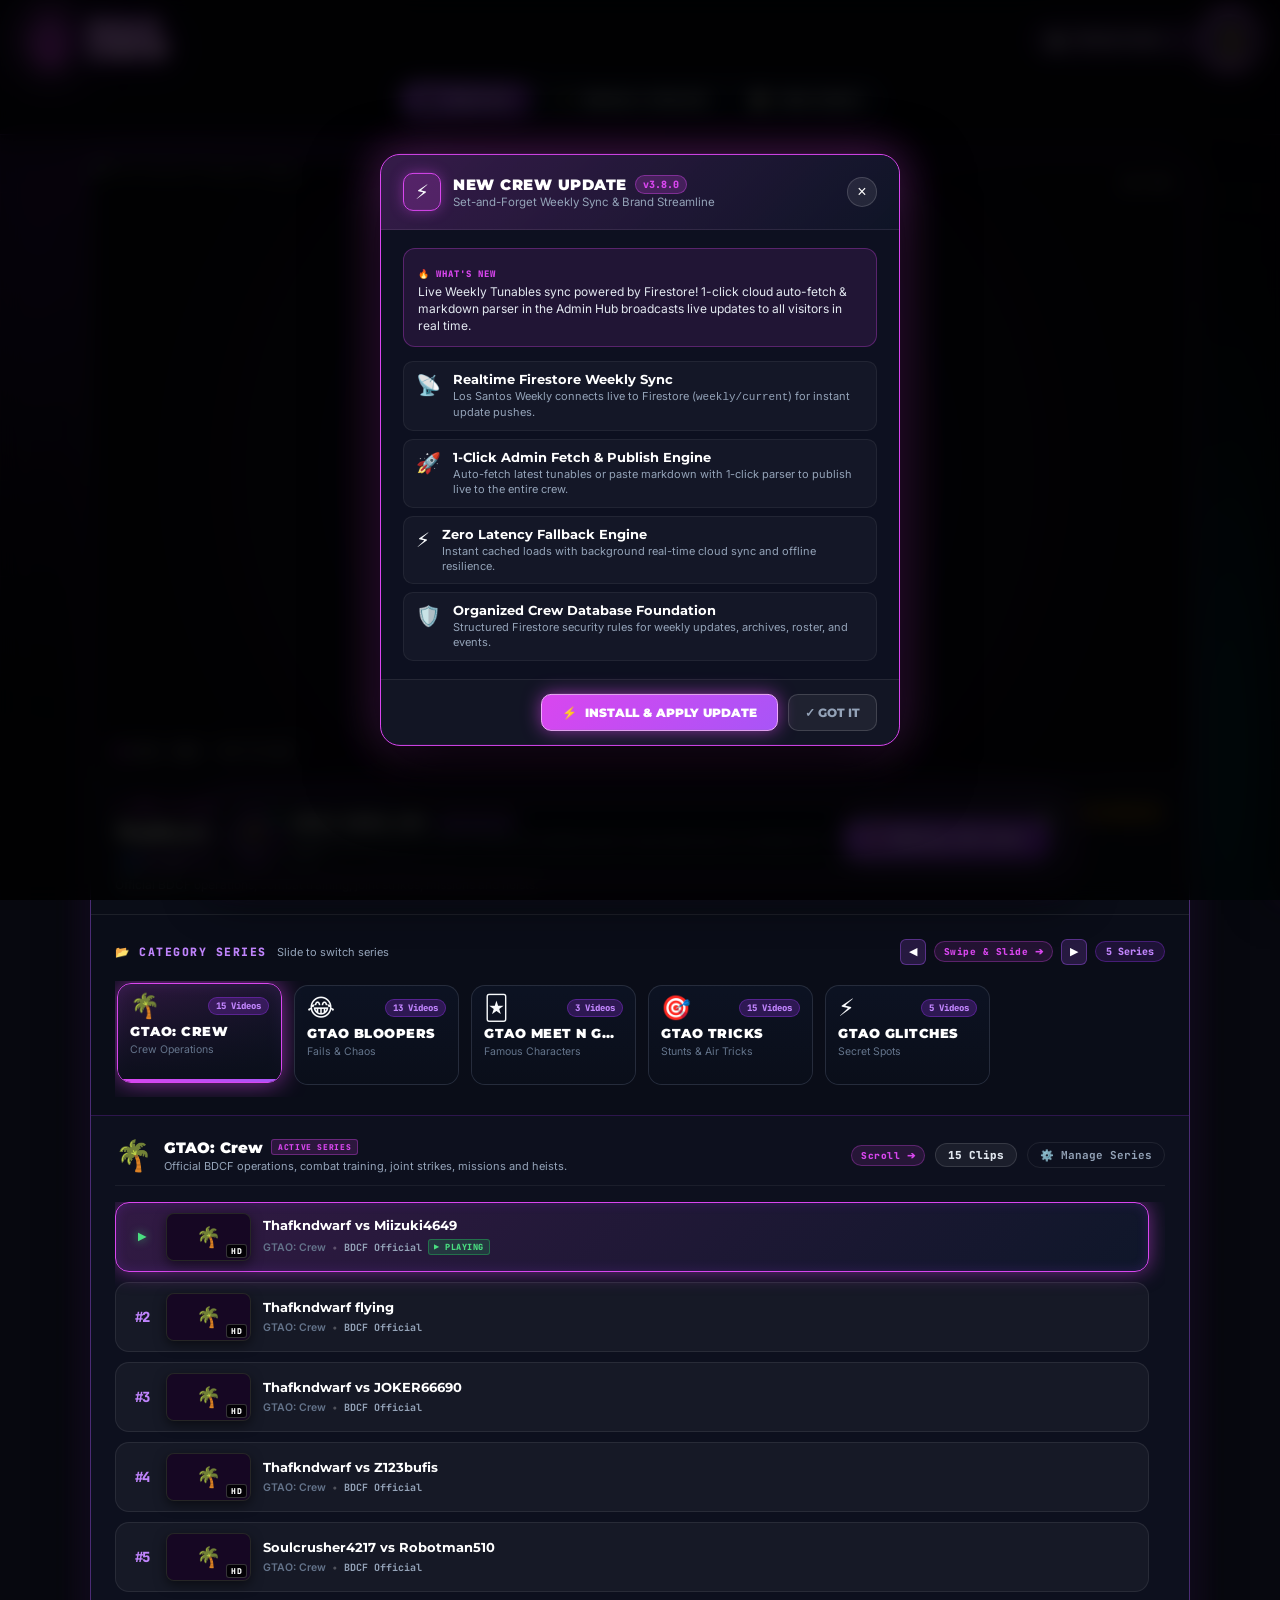
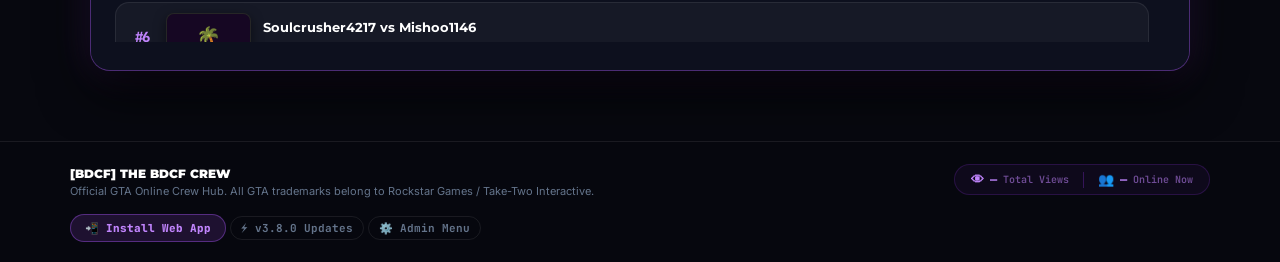
==== index.html @ 4f6b7cce "v3.8.10 : [Automated Sync] GTA Online Weekly Update (Oct 15 – 22, 2026) Mini Summary: - Automaticall" ====
<!DOCTYPE html>
<html lang="en">
<head>
  <meta charset="UTF-8" />
  <meta name="viewport" content="width=device-width, initial-scale=1.0, maximum-scale=5.0, viewport-fit=cover" />
  <meta name="description" content="THE BDCF CREW — Official GTA Online Crew Hub, Video Theater, Recruitment & Los Santos Weekly Portal." />
  <meta name="theme-color" content="#07080f" />
  <title>THE BDCF CREW | Official GTA Online Crew Hub</title>


  <!-- Preconnect & Asynchronous High-Performance Fonts -->
  <link rel="preconnect" href="https://fonts.googleapis.com">
  <link rel="preconnect" href="https://fonts.gstatic.com" crossorigin>
  <link rel="preload" as="style" href="https://fonts.googleapis.com/css2?family=Inter:wght@400;600;700;800&family=Montserrat:wght@700;800;900&family=JetBrains+Mono:wght@700;800&display=swap" />
  <link href="https://fonts.googleapis.com/css2?family=Inter:wght@400;600;700;800&family=Montserrat:wght@700;800;900&family=JetBrains+Mono:wght@700;800&display=swap" rel="stylesheet" media="print" onload="this.media='all'" />
  <noscript>
    <link href="https://fonts.googleapis.com/css2?family=Inter:wght@400;600;700;800&family=Montserrat:wght@700;800;900&family=JetBrains+Mono:wght@700;800&display=swap" rel="stylesheet">
  </noscript>
  
  <!-- Progressive Web App (PWA) & Mobile Web App Meta -->
  <link rel="manifest" href="./manifest.json" />
  <meta name="theme-color" content="#9333ea" />
  <meta name="mobile-web-app-capable" content="yes" />
  <meta name="application-name" content="BDCF Crew" />

  <!-- iOS / Apple Web App Settings -->
  <meta name="apple-mobile-web-app-capable" content="yes" />
  <meta name="apple-mobile-web-app-status-bar-style" content="black-translucent" />
  <meta name="apple-mobile-web-app-title" content="BDCF Crew" />
  <link rel="apple-touch-icon" href="./apple-touch-icon.png" />
  <link rel="apple-touch-icon" sizes="192x192" href="./icon-192.png" />
  <link rel="apple-touch-icon" sizes="512x512" href="./icon-512.png" />

  <!-- Favicon & Icons -->
  <link rel="icon" type="image/svg+xml" href="./icon-192.svg" />
  <link rel="icon" type="image/png" sizes="192x192" href="./icon-192.png" />

  <link rel="stylesheet" href="style.css" />
</head>

<body class="crew-portal-body">

  <!-- LUXURY AMBIENT BACKGROUND GLOWS -->
  <div class="ambient-mesh">
    <div class="mesh-orb orb-pink"></div>
    <div class="mesh-orb orb-cyan"></div>
  </div>
  <div class="grid-texture"></div>

  <!-- UNIFIED TOP HEADER: BRAND ROW (SKULL & ACTIONS) + MENU NAV ROW -->
  <header class="portal-header">
    <div class="header-container">
      
      <!-- Top Row: Skull Brand Logo on Left, Operations & Avatar on Right -->
      <div class="header-top-row">
        <div class="header-brand-wrap" id="headerBrandLogo" title="The BDCF Crew">
          <img src="./bdcf-neon-skull.png" alt="BDCF Skull Logo" class="header-neon-skull" fetchpriority="high" decoding="async" />
          <div class="header-neon-brand-text">
            <span class="neon-line-top">BDCF</span>
            <span class="neon-line-bot">CREW</span>
          </div>
        </div>

        <div class="header-right-actions">
          <button type="button" id="drawerToggleBtn" class="header-drawer-toggle-btn" aria-label="Open Operations Menu" title="Open Reset Timers, Dates &amp; Operations Menu">
            <span class="drawer-btn-icon">⏱️</span>
            <span class="drawer-btn-label">Operations</span>
            <span class="drawer-btn-burger">☰</span>
          </button>
          <button id="headerUserAvatarBtn" class="header-user-avatar-btn" title="BDCF Crew Profile &amp; Admin Menu" aria-label="Open Profile &amp; Settings">
            <img src="./user-avatar.png" alt="Profile" class="header-avatar-img" fetchpriority="high" decoding="async" />
          </button>
        </div>
      </div>

      <!-- Navigation Row: Dedicated Menu Bar Below Logo -->
      <nav class="header-nav-row" aria-label="Portal Navigation">
        <div class="header-nav-pills-wrap">
          <button class="portal-tab-btn active" data-tab="tab-theater">
            <span class="tab-icon">🎬</span>
            <span class="tab-label">Theater</span>
          </button>
          <a href="./LosSantosWeekly/" class="portal-tab-btn portal-nav-link" title="Open Los Santos Weekly Update Hub">
            <span class="tab-icon">🌴</span>
            <span class="tab-label">Weekly Update</span>
          </a>
          <button class="portal-tab-btn" data-tab="tab-join">
            <span class="tab-icon">📝</span>
            <span class="tab-label">Join Crew</span>
          </button>
        </div>
      </nav>

    </div>
  </header>

  <!-- MAIN CONTAINER -->

  <main class="portal-main">



    <!-- =========================================================================
         TAB 1: BDCF CREW VIDEO THEATER
         ========================================================================= -->
    <div id="tab-theater" class="portal-tab-pane active">
      <section class="theater-card">
        
        <!-- Main Video Screen with Instant High-Performance Facade -->
        <div class="video-screen-wrapper" id="videoScreenWrapper">
          <div class="video-facade-cover" id="videoFacadeCover">
            <img id="facadePosterImg" class="facade-poster-img" src="https://img.youtube.com/vi/HzWM9viE6gs/maxresdefault.jpg" alt="GTA Online Theater Video" fetchpriority="high" decoding="async" onerror="this.src='https://img.youtube.com/vi/HzWM9viE6gs/hqdefault.jpg'" />
            <div class="facade-overlay"></div>
            <button class="facade-play-btn" id="facadePlayBtn" type="button" aria-label="Play Theater Video" title="Click to Play Video">
              <span class="facade-play-glow"></span>
              <span class="facade-play-icon">▶</span>
            </button>
            <div class="facade-live-badge">
              <span class="facade-dot-pulse"></span>
              <span id="facadeCategoryTag">BDCF THEATER • TAP TO PLAY</span>
            </div>
          </div>
          <iframe 
            id="mainTheaterPlayer"
            src="" 
            data-loaded="0"
            title="BDCF Crew Theater Player" 
            frameborder="0" 
            allow="accelerometer; autoplay; clipboard-write; encrypted-media; gyroscope; picture-in-picture; web-share" 
            allowfullscreen
            style="display: none;">
          </iframe>
          <span class="screen-hd-corner-badge">16:9 HD</span>
        </div>

        <!-- Video Info Bar -->
        <div class="video-meta-bar">
          <div class="video-meta-left">
            <div class="now-playing-pill-row">
              <span class="now-playing-tag" id="nowPlayingTag">▶ NOW PLAYING</span>
            </div>
            <h3 id="currentVideoTitle" class="video-current-title">The BDCF Crew: Official GTA Online Showcase</h3>
            <div class="video-meta-stats-row">
              <span class="meta-stat-pill">👥 The BDCF Crew</span>
              <span class="meta-stat-bullet">•</span>
              <span class="meta-stat-pill" id="metaActiveCategory">🌴 GTAO: Crew</span>
              <span class="meta-stat-bullet">•</span>
              <span class="meta-stat-pill">⏱️ HD 1080p</span>
            </div>
            <p id="currentVideoDesc" class="video-current-desc">Official BDCF Crew operations, heists, and car meet showcase in Los Santos.</p>

          </div>
          <div class="video-meta-right">
            <a href="https://www.youtube.com/@BrianDivaCox" target="_blank" rel="noopener noreferrer" class="channel-link-badge" title="Visit Brian Cox YouTube Channel">
              <span>📺 @BrianDivaCox</span>
            </a>
            <span class="theater-hd-badge">4K ULTRA HD</span>
          </div>
        </div>

        <!-- MULTI-PLAYLIST CATEGORY CARDS SELECTOR -->
        <div class="categories-section" id="categoriesSection">
          <div class="section-header-row">
            <div class="section-label-group">
              <span class="section-label-tech">📂 CATEGORY SERIES</span>
              <span class="categories-sub-hint">Slide to switch series</span>
            </div>
            <div class="section-header-right">
              <button class="cat-nav-arrow" id="catScrollLeft" type="button" title="Slide Left" aria-label="Slide Left">◀</button>
              <span class="swipe-hint-pill">Swipe &amp; Slide ➔</span>
              <button class="cat-nav-arrow" id="catScrollRight" type="button" title="Slide Right" aria-label="Slide Right">▶</button>
              <span class="categories-count-badge" id="categoryCountBadge">5 Series</span>
            </div>
          </div>
          <div class="categories-slider-wrapper">
            <div class="categories-grid" id="categoriesGrid">
              <!-- Dynamic Category Cards generated by JS with poster backdrops -->
            </div>
          </div>
        </div>

        <!-- ACTIVE PLAYLIST VIDEO CLIPS DRAWER -->
        <div class="playlist-container" id="playlistContainer">
          <div class="playlist-header">
            <div class="playlist-active-info">
              <span class="active-playlist-icon" id="activePlaylistIcon">🌴</span>
              <div class="active-playlist-text">
                <div class="active-playlist-title-row">
                  <span class="active-playlist-title" id="activePlaylistTitle">GTAO: Crew</span>
                  <span class="active-tag-pill" id="activeTagPill">ACTIVE SERIES</span>
                </div>
                <span class="active-playlist-desc" id="activePlaylistDesc">Official BDCF operations, combat training, joint strikes, missions and heists.</span>
              </div>
            </div>
            <div class="playlist-header-actions">
              <span class="scroll-hint-pill">Scroll ➔</span>
              <span class="clips-count-pill" id="clipsCountPill">15 Clips</span>
              <button id="managePlaylistBtn" class="btn-manage-playlist">⚙️ Manage Series</button>
            </div>
          </div>
          <div class="playlist-grid" id="playlistGrid">
            <!-- Rendered dynamically via JS with real YouTube thumbnails -->
          </div>
        </div>

      </section>
    </div>






    <!-- =========================================================================
         TAB 3: HOW TO JOIN THE BDCF CREW
         ========================================================================= -->
    <div id="tab-join" class="portal-tab-pane">
      <section class="join-card">
        
        <div class="section-title-wrap">
          <div class="section-badge badge-join">🎮 RECRUITMENT OPEN</div>
          <h2 class="section-title">How to Join The BDCF Crew</h2>
          <p class="section-subtitle">Join our active crew for heist payouts, car meets, and protected business lobbies</p>
        </div>

        <div class="steps-grid">
          
          <div class="step-card">
            <div class="step-number">1</div>
            <div class="step-icon">📝</div>
            <h3 class="step-title">Submit Application</h3>
            <p class="step-desc">
              Fill out the quick 1-minute BDCF Crew application form with your gaming tag and platform.
            </p>
          </div>

          <div class="step-card">
            <div class="step-number">2</div>
            <div class="step-icon">📩</div>
            <h3 class="step-title">Accept Social Club Invite</h3>
            <p class="step-desc">
              Our officers will send your official <strong>[BDCF]</strong> crew invite on Rockstar Games Social Club.
            </p>
          </div>

          <div class="step-card">
            <div class="step-number">3</div>
            <div class="step-icon">🏎️</div>
            <h3 class="step-title">Roll With The Crew</h3>
            <p class="step-desc">
              Drop into crew sessions, join our voice channels, get max heist cuts, and hit the streets!
            </p>
          </div>

        </div>

        <!-- Join Form CTA Box -->
        <div class="join-cta-banner">
          <div class="cta-banner-text">
            <h3>Ready to Roll With The Crew?</h3>
            <p>Applications are reviewed daily. All active GTA Online players on PC &amp; Consoles are welcome.</p>
          </div>
          <div class="cta-banner-action">
            <a href="https://forms.gle/oXgaNAtLArsshFyQ7" target="_blank" rel="noopener noreferrer" class="btn-apply-now" id="joinCtaBtn">
              <span>APPLY TO JOIN CREW NOW</span>
              <span class="btn-arrow">➔</span>
            </a>
            <span class="form-url-note" id="formUrlNote">Official Google Form: forms.gle/oXgaNAtLArsshFyQ7</span>
          </div>
        </div>

      </section>
    </div>

  </main>

  <!-- FOOTER -->
  <footer class="portal-footer">
    <div class="footer-inner">
      <div class="footer-brand">
        <span class="footer-logo">[BDCF] THE BDCF CREW</span>
        <p class="footer-copy">Official GTA Online Crew Hub. All GTA trademarks belong to Rockstar Games / Take-Two Interactive.</p>
      </div>

      <!-- Site Stats Strip -->
      <div class="footer-stats">
        <div class="footer-stat-item">
          <span class="footer-stat-icon">👁</span>
          <span id="totalViewsDisplay">—</span>
          <span class="footer-stat-label">Total Views</span>
        </div>
        <div class="footer-stat-divider"></div>
        <div class="footer-stat-item">
          <span class="footer-stat-icon">👥</span>
          <span id="footerLiveCount">—</span>
          <span class="footer-stat-label">Online Now</span>
        </div>
      </div>

      <div class="footer-links">
        <button id="footerInstallBtn" class="footer-install-btn" style="display:none;">📲 Install Web App</button>
        <button id="footerVersionBtn" class="footer-admin-btn" title="View Crew Updates & Changelog">⚡ v3.8.0 Updates</button>
        <button id="footerAdminBtn" class="footer-admin-btn">⚙️ Admin Menu</button>
      </div>

    </div>
  </footer>

  <!-- =========================================================================
       POPUP MODAL WINDOW: CREW UPDATE ALERT (v3.8.0)
       ========================================================================= -->
  <div id="updateAlertOverlay" class="update-alert-overlay" style="display: none;"></div>
  <div id="updateAlertModal" class="update-alert-modal-container" style="display: none;" role="dialog" aria-modal="true" aria-labelledby="updateAlertTitle">
    <div class="update-alert-header">
      <div class="update-alert-title-wrap">
        <span class="update-zap-badge">⚡</span>
        <div>
          <div class="update-headline-row">
            <h3 id="updateAlertTitle">NEW CREW UPDATE</h3>
            <span class="update-version-tag">v3.8.0</span>
          </div>
          <p class="update-subheadline">Set-and-Forget Weekly Sync &amp; Brand Streamline</p>
        </div>
      </div>
      <button id="closeUpdateAlertBtn" class="update-close-btn" aria-label="Close Update Alert">&times;</button>
    </div>


    <div class="update-alert-body">
      <div class="update-featured-banner">
        <span class="update-badge-pill">🔥 WHAT'S NEW</span>
        <p>Live Weekly Tunables sync powered by Firestore! 1-click cloud auto-fetch &amp; markdown parser in the Admin Hub broadcasts live updates to all visitors in real time.</p>
      </div>

      <div class="update-features-list">
        <div class="update-feature-item">
          <span class="feature-icon">📡</span>
          <div class="feature-text">
            <strong>Realtime Firestore Weekly Sync</strong>
            <p>Los Santos Weekly connects live to Firestore (<code>weekly/current</code>) for instant update pushes.</p>
          </div>
        </div>

        <div class="update-feature-item">
          <span class="feature-icon">🚀</span>
          <div class="feature-text">
            <strong>1-Click Admin Fetch &amp; Publish Engine</strong>
            <p>Auto-fetch latest tunables or paste markdown with 1-click parser to publish live to the entire crew.</p>
          </div>
        </div>


        <div class="update-feature-item">
          <span class="feature-icon">⚡</span>
          <div class="feature-text">
            <strong>Zero Latency Fallback Engine</strong>
            <p>Instant cached loads with background real-time cloud sync and offline resilience.</p>
          </div>
        </div>

        <div class="update-feature-item">
          <span class="feature-icon">🛡️</span>
          <div class="feature-text">
            <strong>Organized Crew Database Foundation</strong>
            <p>Structured Firestore security rules for weekly updates, archives, roster, and events.</p>
          </div>
        </div>
      </div>
    </div>


    <div class="update-alert-footer">
      <button id="btnReloadUpdate" class="btn-update-reload">
        <span class="btn-spin-icon">⚡</span>
        <span>INSTALL &amp; APPLY UPDATE</span>
      </button>
      <button id="btnDismissUpdate" class="btn-update-dismiss">
        <span>✓ GOT IT</span>
      </button>
    </div>
  </div>

  <!-- =========================================================================
       SLIDEOUT OPERATIONS DRAWER (wosBDC Style)
       ========================================================================= -->
  <div id="sideoutDrawerOverlay" class="drawer-overlay" aria-hidden="true"></div>

  <aside id="sideoutDrawer" class="sideout-drawer" aria-label="Operations Drawer" aria-hidden="true">
    <div class="drawer-header">
      <div class="drawer-brand">
        <img src="./bdcf-neon-skull.png" alt="BDCF Skull Logo" style="height:32px; width:auto;" />
        <div>
          <h3 class="drawer-title">BDCF Operations</h3>
          <span class="drawer-subtitle">TIMERS, STATS &amp; QUICK HUB</span>
        </div>
      </div>
      <button type="button" id="drawerCloseBtn" class="drawer-close-btn" aria-label="Close Drawer" title="Close Menu">✕</button>
    </div>

    <div class="drawer-body">
      <!-- Active Week & Live Reset Card -->
      <div class="drawer-card drawer-timer-card">
        <div class="drawer-card-label">📅 ACTIVE GTA ONLINE WEEK</div>
        <div class="drawer-date-badge" id="drawerDateRange">Sep 17 – Sep 24</div>
        
        <div class="drawer-divider"></div>




        <div class="drawer-card-label">⏳ NEXT RESET COUNTDOWN</div>
        <div class="drawer-countdown" id="drawerCountdownTimer">--d --h --m --s</div>
        <div class="drawer-reset-hint">Resets every Thursday at 12:00 AM PT (Midnight)</div>
      </div>

      <!-- Live Crew Presence Card -->
      <div class="drawer-card">
        <div class="drawer-card-label">📊 LIVE CREW PRESENCE</div>
        <div style="display:flex; justify-content:space-between; align-items:center; margin-top:8px;">
          <div style="font-size:13px; color:#e2e8f0;">
            <span style="color:#a855f7;">👁️ Total Views:</span> <strong id="drawerTotalViews">—</strong>
          </div>
          <div style="font-size:13px; color:#e2e8f0;">
            <span style="color:#22c55e;">🟢 Online Now:</span> <strong id="drawerOnlineNow">1</strong>
          </div>
        </div>
      </div>

      <!-- Quick Navigation Links -->
      <div class="drawer-section-title">🧭 QUICK NAVIGATION</div>
      <div class="drawer-nav-list">
        <a href="#tab-theater" class="drawer-nav-item" id="drawerLinkTheater">
          <span class="drawer-nav-icon">🎬</span>
          <span>Video Theater</span>
          <span class="drawer-nav-arrow">➔</span>
        </a>
        <a href="./LosSantosWeekly/" class="drawer-nav-item">
          <span class="drawer-nav-icon">🌴</span>
          <span>Los Santos Weekly Hub</span>
          <span class="drawer-nav-arrow">➔</span>
        </a>
        <a href="#tab-join" class="drawer-nav-item" id="drawerLinkJoin">
          <span class="drawer-nav-icon">📝</span>
          <span>Join The Crew</span>
          <span class="drawer-nav-arrow">➔</span>
        </a>
        <button type="button" id="drawerOpenAdminBtn" class="drawer-nav-item" style="width:100%; border:none; text-align:left; cursor:pointer;">
          <span class="drawer-nav-icon">⚙️</span>
          <span>Admin &amp; Settings Hub</span>
          <span class="drawer-nav-arrow">➔</span>
        </button>
      </div>
    </div>

    <div class="drawer-footer">
      <span class="drawer-footer-text">The BDCF Crew Headquarters • v3.8.1</span>
    </div>
  </aside>

  <!-- =========================================================================
       MODAL: BDCF CREW ADMIN MENU
       ========================================================================= -->

  <div id="adminModalOverlay" class="admin-modal-overlay"></div>
  <div id="adminModal" class="admin-modal-container">
    
    <div class="admin-modal-header">
      <div class="admin-title-wrap">
        <span class="admin-header-icon">⚙️</span>
        <div>
          <h3>BDCF Crew Admin Menu</h3>
          <p class="text-xs text-muted">Manage Theater Videos, Import Playlists, and Portal Settings</p>
        </div>
      </div>
      <div class="admin-header-right">
        <!-- Auth Status Strip -->
        <button id="adminSignInBtn" class="btn btn-sm btn-accent" style="display:inline-flex; font-size:11px; padding:6px 12px; align-items:center; gap:6px;">🔑 Commander Sign In</button>
        <div id="adminAuthStatus" class="admin-auth-status" style="display:none;">
          <span class="auth-avatar-circle" id="authAvatarCircle">?</span>
          <span class="auth-user-name" id="authUserName">—</span>
          <span class="auth-role-pill">ADMIN</span>
        </div>
        <button id="adminSignOutBtn" class="btn-sign-out" style="display:none;" title="Sign out of admin">🚪 Sign Out</button>
        <button id="closeAdminModalBtn" class="admin-close-btn" aria-label="Close Admin Menu">&times;</button>
      </div>

    </div>

    <div class="admin-modal-body">
      
      <!-- Admin Navigation Tabs (4 Clean Grouped Tabs) -->
      <div class="admin-tabs-bar">
        <button class="admin-tab-btn active" data-tab="tab-videos-hub">🎬 Videos &amp; Series</button>
        <button class="admin-tab-btn" data-tab="tab-weekly-sync">🌴 Weekly Hub &amp; APIs</button>
        <button class="admin-tab-btn" data-tab="tab-settings">⚙️ Crew Settings</button>
        <button class="admin-tab-btn" data-tab="tab-export">💾 Export &amp; Backup</button>
      </div>


      <!-- TAB 1: GROUPED VIDEOS & SERIES HUB -->
      <div id="tab-videos-hub" class="admin-tab-pane active">
        
        <!-- Inner Sub-Tabs Bar -->
        <div class="admin-subtabs-bar">
          <button type="button" class="admin-subtab-btn active" data-subtab="subtab-manage-series">📂 Manage Series &amp; Videos</button>
          <button type="button" class="admin-subtab-btn" data-subtab="subtab-import-playlist">📥 Import Playlist as Series</button>
          <button type="button" class="admin-subtab-btn" data-subtab="subtab-add-video">➕ Add Single Video</button>
        </div>

        <!-- SUBTAB 1: MANAGE SERIES CATEGORIES & VIDEOS -->
        <div id="subtab-manage-series" class="admin-subtab-pane active">
          <div class="admin-section-info" style="display:flex; justify-content:space-between; align-items:center; flex-wrap:wrap; gap:10px;">
            <div>
              <h4>Playlist Categories &amp; Series (<span id="adminCategoryCount">5</span>)</h4>
              <p>Click any category to manage its videos, reorder, change active series, or delete.</p>
            </div>
            <button type="button" id="syncAllSeriesBtn" class="btn btn-secondary btn-sm" style="font-size:11px; padding:6px 12px;">
              🔄 Sync All with YouTube
            </button>
          </div>

          <div class="admin-categories-list" id="adminCategoriesList">
            <!-- Rendered dynamically -->
          </div>
        </div>

        <!-- SUBTAB 2: IMPORT PLAYLIST AS NEW SERIES CATEGORY -->
        <div id="subtab-import-playlist" class="admin-subtab-pane">
          <div class="admin-section-info">
            <h4>Import YouTube Playlist as a Brand New Category Box</h4>
            <p>Paste any YouTube Playlist URL. The system will create a new Category Box with all its clips!</p>
          </div>

          <div class="import-box">
            <div class="import-box-header">
              <span class="import-box-tag">1-CLICK IMPORT</span>
              <h5>📺 YouTube Playlist Series Importer</h5>
            </div>
            <p class="import-box-desc">
              Paste any YouTube Playlist URL. Click <strong>🔍 Fetch Series Info</strong> to auto-load the title and all video clips, then click <strong>➕ Create Category Box</strong>!
            </p>
            <form id="playlistCategoryForm" class="admin-form">
              <div class="form-group">
                <label for="ytPlaylistUrl">YouTube Playlist URL or Playlist ID:</label>
                <div class="input-with-btn">
                  <input type="text" id="ytPlaylistUrl" placeholder="e.g. https://www.youtube.com/playlist?list=PLxxxxxxxxxxxxxxx" />
                  <button type="button" id="fetchPlaylistInfoBtn" class="btn btn-secondary">🔍 Fetch Series Info</button>
                </div>
                <small class="form-hint">Supports full playlist links with <code>list=PL...</code> or raw Playlist IDs starting with <code>PL...</code></small>
              </div>

              <!-- Series Info & Customization (hidden until fetched) -->
              <div id="playlistPreviewBox" class="playlist-preview-box" style="display:none;">
                <div class="preview-label">📋 NEW CATEGORY PREVIEW</div>
                
                <div class="form-row">
                  <div class="form-group flex-1">
                    <label for="newCatTitle">Category Display Title: *</label>
                    <input type="text" id="newCatTitle" required />
                  </div>
                  <div class="form-group" style="width: 130px;">
                    <label for="newCatIcon">Icon Emoji:</label>
                    <input type="text" id="newCatIcon" value="🎬" style="text-align:center; font-size:18px;" />
                  </div>
                </div>

                <div class="form-group">
                  <label for="newCatSubtitle">Category Subtitle / Focus:</label>
                  <input type="text" id="newCatSubtitle" placeholder="e.g. Crew Operations" />
                </div>

                <div class="preview-meta">
                  <span>Channel: <strong id="previewPlaylistAuthor">—</strong></span>
                  <span id="previewVideoCount" class="preview-id-tag">0 clips detected</span>
                </div>

                <!-- Fetched Video List -->
                <div id="fetchedVideoList" class="fetched-video-list"></div>

                <button type="submit" class="btn btn-accent full-width mt-3" id="createCategoryBtn">
                  ➕ Create &amp; Add Category Box
                </button>
              </div>
            </form>
          </div>
        </div>

        <!-- SUBTAB 3: ADD SINGLE VIDEO TO A CATEGORY -->
        <div id="subtab-add-video" class="admin-subtab-pane">
          <div class="admin-section-info">
            <h4>Add a Single Video to a Category</h4>
            <p>Select which category to place this video under, then paste the YouTube URL.</p>
          </div>

          <form id="addVideoForm" class="admin-form">
            <div class="form-group">
              <label for="targetCategorySelect">Target Category / Series: *</label>
              <select id="targetCategorySelect" required>
                <!-- Populated dynamically -->
              </select>
            </div>

            <div class="form-group">
              <label for="newVideoUrl">YouTube Video URL or Video ID: *</label>
              <input type="text" id="newVideoUrl" placeholder="e.g. https://youtu.be/jgp3oTp5WVU or jgp3oTp5WVU" required />
            </div>

            <div class="form-group">
              <label for="newVideoTitle">Video Title: *</label>
              <input type="text" id="newVideoTitle" placeholder="e.g. BDCF Crew Heist Compilation #1" required />
            </div>

            <div class="form-actions">
              <button type="submit" class="btn btn-accent full-width">➕ Add Video to Category</button>
            </div>
          </form>
        </div>

      </div>



      <!-- TAB 2: WEEKLY HUB & TUNABLES MANAGER (SIMPLIFIED & POWERFUL) -->
      <div id="tab-weekly-sync" class="admin-tab-pane">
        <div class="admin-section-info">
          <div style="display:flex; align-items:center; justify-content:space-between; flex-wrap:wrap; gap:10px;">
            <h4>🌴 Los Santos Weekly — Live Tunables Manager</h4>
            <span class="active-tag-pill" style="color:#22c55e; background:rgba(34,197,94,0.15); border-color:rgba(34,197,94,0.35);">
              🟢 INSTANT 1-CLICK SYNC
            </span>
          </div>
          <p>Pull live GTA Online bonuses &amp; discounts with 1-click, review or tweak the details below, and publish live to all visitors.</p>
        </div>

        <!-- 1-Click Action Bar -->
        <div class="admin-action-bar-card" style="background:linear-gradient(135deg, rgba(147,51,234,0.15), rgba(236,72,153,0.15)); border:1px solid rgba(168,85,247,0.3); border-radius:12px; padding:16px; margin-bottom:20px;">
          <div style="display:flex; gap:10px; flex-wrap:wrap; align-items:center; justify-content:space-between;">
            <div>
              <div style="font-weight:800; font-size:15px; color:#fff; display:flex; align-items:center; gap:8px;">
                <span class="pulse-dot" style="background:#22c55e;"></span> Currently Active: <span id="adminLiveWeekDate" style="color:#f472b6;">Sep 24 – Oct 1</span>
              </div>
              <div style="font-size:12px; color:var(--text-muted); margin-top:4px;" id="adminLiveWeekMeta">
                Event: Nightclubs Week • Ocelot Penetrator • Pegassi Zorrusso
              </div>
            </div>
            <div style="display:flex; gap:8px; flex-wrap:wrap;">
              <button type="button" id="adminQuickAutoFetchBtn" class="btn btn-accent" style="padding:10px 16px; font-weight:700; background:linear-gradient(135deg, #a855f7, #ec4899); border:none; box-shadow:0 0 15px rgba(168,85,247,0.4);">
                ⚡ 1-Click Auto-Fetch
              </button>
              <button type="button" id="adminResetToBundledBtn" class="btn btn-secondary" style="padding:10px 14px; font-size:12px;">
                🔄 Reset to Current Week
              </button>
              <a href="./LosSantosWeekly/" target="_blank" class="btn btn-secondary" style="padding:10px 14px; font-size:12px; text-decoration:none;">
                👀 View Page ➔
              </a>
            </div>
          </div>
        </div>

        <!-- Live Interactive Visual Editor Form -->
        <form id="adminWeeklyForm" class="admin-form" style="background:rgba(0,0,0,0.25); border:1px solid rgba(255,255,255,0.08); border-radius:12px; padding:18px; margin-bottom:20px;">
          <div style="display:flex; justify-content:space-between; align-items:center; margin-bottom:14px; border-bottom:1px solid rgba(255,255,255,0.08); padding-bottom:10px;">
            <span style="font-weight:700; font-size:13px; color:#e2e8f0; text-transform:uppercase; letter-spacing:1px;">📝 Quick Visual Editor</span>
            <span style="font-size:11px; color:#94a3b8;">Edit any field and click Publish</span>
          </div>

          <div class="form-row" style="display:grid; grid-template-columns: 1fr 2fr; gap:12px;">
            <div class="form-group">
              <label for="adminFieldDateRange" style="font-size:11px; font-weight:700; color:#e2e8f0;">📅 ACTIVE DATES:</label>
              <input type="text" id="adminFieldDateRange" value="Oct 15 – 22, 2026" required style="font-weight:700; color:#38bdf8;" />
            </div>
            <div class="form-group">
              <label for="adminFieldEventTitle" style="font-size:11px; font-weight:700; color:#e2e8f0;">⚡ EVENT THEME / TITLE:</label>
              <input type="text" id="adminFieldEventTitle" value="3X Halloween Featured Series, Halloween Survivals &amp; Weekly Bonuses" required />
            </div>
          </div>

          <div class="form-row" style="display:grid; grid-template-columns: 1fr 1fr; gap:12px;">
            <div class="form-group">
              <label for="adminFieldPodium" style="font-size:11px; font-weight:700; color:#e2e8f0;">🎡 PODIUM VEHICLE (CASINO):</label>
              <input type="text" id="adminFieldPodium" value="Grotti LSCM Cheetah Classic" required />
            </div>
            <div class="form-group">
              <label for="adminFieldPrizeRide" style="font-size:11px; font-weight:700; color:#e2e8f0;">🏁 PRIZE RIDE VEHICLE (LS CAR MEET):</label>
              <input type="text" id="adminFieldPrizeRide" value="Dinka Kanjo SJ" required />
            </div>
          </div>

          <div class="form-group">
            <label for="adminFieldPrizeCond" style="font-size:11px; font-weight:700; color:#e2e8f0;">🏁 PRIZE RIDE CHALLENGE CONDITION:</label>
            <input type="text" id="adminFieldPrizeCond" value="Place Top 5 in the LS Car Meet Series" />
          </div>

          <div class="form-row" style="display:grid; grid-template-columns: 2fr 1fr; gap:12px;">
            <div class="form-group">
              <label for="adminFieldChallengeTask" style="font-size:11px; font-weight:700; color:#e2e8f0;">🏆 WEEKLY CHALLENGE TASK:</label>
              <input type="text" id="adminFieldChallengeTask" value="Win three Races" />
            </div>
            <div class="form-group">
              <label for="adminFieldChallengeReward" style="font-size:11px; font-weight:700; color:#e2e8f0;">💰 CHALLENGE REWARD:</label>
              <input type="text" id="adminFieldChallengeReward" value="Orange Glow Skeletal Onesie and GTA$100,000" />
            </div>
          </div>

          <div class="form-group">
            <label for="adminFieldEventDesc" style="font-size:11px; font-weight:700; color:#e2e8f0;">📢 WEEKLY HIGHLIGHTS &amp; SUMMARY:</label>
            <textarea id="adminFieldEventDesc" rows="3">Things keep getting stranger in Los Santos as the calendar draws closer to Halloween. Play anytime through October 21 to collect the Butchery and Other Hobbies T-Shirt and throw it back to the Golden Age of Vinewood horror.</textarea>
          </div>

          <div style="margin-top:14px; display:flex; gap:10px; flex-wrap:wrap;">
            <button type="submit" id="adminSaveWeeklyBtn" class="btn btn-accent flex-1" style="padding:14px; font-weight:800; font-size:14px; background:linear-gradient(135deg, #22c55e, #10b981); border:none; box-shadow:0 0 15px rgba(34,197,94,0.4);">
              🚀 Publish &amp; Update Live Site (Instant)
            </button>
            <button type="button" id="adminToggleJsonBtn" class="btn btn-secondary" style="padding:14px 18px;">
              📄 Direct JSON / Paste
            </button>
          </div>
        </form>

        <!-- Collapsible Direct JSON / Text Paste -->
        <div id="adminDirectPasteBox" style="display:none; background:rgba(0,0,0,0.3); border:1px solid rgba(255,255,255,0.1); border-radius:10px; padding:14px; margin-bottom:20px;">
          <label style="font-size:12px; color:#e2e8f0; font-weight:700; display:block; margin-bottom:6px;">
            Direct JSON Payload or Raw Reddit Update Text:
          </label>
          <textarea id="adminManualRedditText" rows="6" class="form-control" style="width:100%; box-sizing:border-box; background:rgba(0,0,0,0.5); color:#a5f3fc; border:1px solid rgba(255,255,255,0.15); border-radius:6px; padding:10px; font-family:monospace; font-size:12px;" placeholder="Paste JSON or update text here..."></textarea>
          <div style="display:flex; gap:10px; margin-top:8px;">
            <button type="button" id="adminParseManualBtn" class="btn btn-secondary flex-1" style="padding:10px;">
              ⚡ Parse &amp; Load into Form
            </button>
          </div>
        </div>
      </div>


      <!-- TAB 5: CREW SETTINGS & FORM -->
      <div id="tab-settings" class="admin-tab-pane">
        <div class="admin-section-info">
          <h4>Recruitment &amp; Portal Settings</h4>
          <p>Update your Google Form application URL and crew branding information.</p>
        </div>


        <form id="crewSettingsForm" class="admin-form">
          <div class="form-group">
            <label for="settingJoinFormUrl">Google Form Application Link: *</label>
            <input type="url" id="settingJoinFormUrl" value="https://forms.gle/oXgaNAtLArsshFyQ7" required />
            <small class="form-hint">The "Apply to Join" button will open this link.</small>
          </div>

          <div class="form-group">
            <label for="settingCrewTag">Crew Tag:</label>
            <input type="text" id="settingCrewTag" value="BDCF" maxlength="6" />
          </div>

          <div class="form-group">
            <label for="settingCrewMotto">Crew Headline / Motto:</label>
            <textarea id="settingCrewMotto" rows="3">Official GTA Online Crew Hub &amp; Operations Headquarters. Watch crew video highlights, track weekly updates, or apply to join our ranks.</textarea>
          </div>

          <div class="form-actions">
            <button type="submit" class="btn btn-accent full-width">💾 Save Portal Settings</button>
          </div>
        </form>
      </div>

      <!-- TAB 5: EXPORT / BACKUP -->
      <div id="tab-export" class="admin-tab-pane">
        <div class="admin-section-info">
          <h4>Export / Reset Data</h4>
          <p>Your changes are saved locally in your browser. You can export the JSON configuration or reset to defaults.</p>
        </div>

        <div class="admin-form">
          <div class="form-group">
            <label>Current Configuration (JSON):</label>
            <textarea id="exportJsonTextarea" rows="8" readonly class="code-textarea"></textarea>
          </div>

          <div class="form-actions-row">
            <button id="copyJsonConfigBtn" class="btn btn-secondary flex-1">📋 Copy JSON Config</button>
            <button id="resetAllDefaultsBtn" class="btn btn-danger flex-1">🧹 Reset to Defaults</button>
          </div>
        </div>
      </div>

    </div>

  </div>

  <!-- =========================================================================
       MODAL: MOBILE / IOS PWA INSTALLATION GUIDE
       ========================================================================= -->
  <div id="installModalOverlay" class="admin-modal-overlay" style="display:none;"></div>
  <div id="installModal" class="install-modal-container" style="display:none;">
    <div class="install-modal-header">
      <div class="install-modal-brand">
        <img src="./icon-192.png" alt="BDCF Crew" class="install-app-logo" />
        <div>
          <h3>Install BDCF Crew App</h3>
          <p class="text-xs text-muted">Web App for iOS, Android &amp; PC</p>
        </div>
      </div>
      <button id="closeInstallModalBtn" class="admin-close-btn" aria-label="Close Install Modal">&times;</button>
    </div>

    <div class="install-modal-body">
      <!-- iOS Guide -->
      <div id="iosInstallGuide" class="install-platform-guide">
        <div class="platform-badge-row">
          <span class="platform-badge apple-badge">🍏 Apple iOS (iPhone &amp; iPad)</span>
        </div>
        <p class="install-intro-text">
          Install the <strong>BDCF Crew</strong> app on your home screen for full-screen cinema viewing with zero browser address bars:
        </p>
        
        <div class="ios-steps-list">
          <div class="ios-step-item">
            <div class="ios-step-num">1</div>
            <div class="ios-step-content">
              <span>Tap the <strong>Share</strong> button <span class="ios-icon-box">⎋</span> at the bottom of Safari.</span>
            </div>
          </div>
          <div class="ios-step-item">
            <div class="ios-step-num">2</div>
            <div class="ios-step-content">
              <span>Scroll down and tap <strong>Add to Home Screen</strong> <span class="ios-icon-box">➕</span>.</span>
            </div>
          </div>
          <div class="ios-step-item">
            <div class="ios-step-num">3</div>
            <div class="ios-step-content">
              <span>Tap <strong>Add</strong> in the top right corner. Launch from your home screen anytime!</span>
            </div>
          </div>
        </div>
      </div>

      <!-- Android / Generic Guide -->
      <div id="androidInstallGuide" class="install-platform-guide" style="display:none;">
        <div class="platform-badge-row">
          <span class="platform-badge android-badge">🤖 Android / Chrome Web App</span>
        </div>
        <p class="install-intro-text">
          Click the button below to install the BDCF Crew App directly to your Android device or PC:
        </p>
        <button type="button" id="nativeInstallPromptBtn" class="btn btn-accent full-width" style="padding:14px; font-size:14px; font-weight:800; margin-top:10px;">
          📲 Click Here to Install App
        </button>
      </div>
    </div>
  </div>

  <!-- =========================================================================
       HIGH-VISIBILITY STICKY PWA INSTALL DOCK / BANNER
       ========================================================================= -->
  <aside id="pwaStickyBanner" class="pwa-sticky-dock" style="display:none;" aria-label="Install BDCF Web App">
    <div class="dock-container">
      <button type="button" id="closeDockBtn" class="dock-close-btn" aria-label="Dismiss Install Banner" title="Dismiss">✕</button>
      
      <div class="dock-left">
        <div class="dock-icon-wrap">
          <img src="./icon-192.png" alt="BDCF App Icon" class="dock-app-icon" />
          <span class="dock-badge-pulse" title="Ready to Install"></span>
        </div>
        <div class="dock-text">
          <div class="dock-headline-row">
            <span class="dock-title">BDCF CREW APP</span>
            <span class="dock-badge">FREE WEB APP</span>
          </div>
          <p class="dock-subtext">Install for full-screen 4K cinema viewing, zero address bars &amp; 1-tap instant launch on Android, iOS &amp; PC.</p>
        </div>
      </div>

      <div class="dock-right">
        <button type="button" id="dockInstallBtn" class="btn-dock-install">
          <span class="btn-dock-icon">⚡</span>
          <span class="btn-dock-txt">INSTALL APP NOW</span>
        </button>
      </div>
    </div>
  </aside>

  <!-- TOAST NOTIFICATION CONTAINER -->
  <div id="toastContainer" class="toast-container"></div>



  <!-- =========================================================================
       CORE SCRIPT: THEATER ENGINE, PLAYLIST IMPORTER & ADMIN MENU
       ========================================================================= -->
  <script>
    (function () {
      'use strict';

      // ── Default State with 5 Authentic GTAO Series ──
      const DEFAULT_PORTAL_CONFIG = {
        joinFormUrl: "https://forms.gle/oXgaNAtLArsshFyQ7",
        crewTag: "BDCF",
        crewMotto: "Official GTA Online Crew Hub & Operations Headquarters. Watch crew video highlights, track weekly updates, or apply to join our ranks.",
        activeCategoryId: "crew",
        activeVideoId: "HzWM9viE6gs",
        categories: [
          {
            id: "crew",
            playlistId: "PLJ_6YDwxY3KLbJuy-irwHj-fZutj2BOEJ",
            title: "GTAO: Crew",
            icon: "🌴",
            subtitle: "Crew Operations",
            desc: "Official BDCF operations, combat training, joint strikes, missions and heists.",

            videos: [
              { id: "HzWM9viE6gs", title: "Thafkndwarf vs Miizuki4649" },
              { id: "YhvWRXfG2J4", title: "Thafkndwarf flying" },
              { id: "rfxljuQL-zI", title: "Thafkndwarf vs JOKER66690" },
              { id: "rcKRAKpXTdU", title: "Thafkndwarf vs Z123bufis" },
              { id: "urtAALWCRoc", title: "Soulcrusher4217 vs Robotman510" },
              { id: "LOjGh6yYYzw", title: "Soulcrusher4217 vs Mishoo1146" },
              { id: "g3GUHhVOvHM", title: "Thafkndwarf vs Cruldel" },
              { id: "2ycijDrgTXk", title: "Thafkndwarf & RedWolf4203523 out making friends" },
              { id: "hdyD7HbV1Ik", title: "Thafkndwarf vs BiggBeezy229802" },
              { id: "myM5sIxOrw0", title: "Crew Training lol" },
              { id: "_xFx6Xnxh1E", title: "Thafkndwarf vs IAm24XP" },
              { id: "rJpnxNaLGnY", title: "Thafkndwarf vs NoTimeToPlay540" },
              { id: "T0fyYnd8S1I", title: "Thafkndwarf vs SaffronRabbit28" },
              { id: "su_7AVmpIWE", title: "Thafkndwarf vs SauceGodHokage 2" },
              { id: "v6OXUmk-ZOQ", title: "Thafkndwarf vs SauceGodHokage" }
            ]
          },
          {
            id: "bloopers",
            playlistId: "PLJ_6YDwxY3KJfgo_JeshuECreK-FUI4YO",
            title: "GTAO Bloopers",
            icon: "😂",
            subtitle: "Fails & Chaos",
            desc: "Funny moments, hilarious fails, driving over own mines, and freemode chaos.",
            videos: [
              { id: "jgp3oTp5WVU", title: "always check with traffic control...." },
              { id: "IyRBQ-k3Z4Y", title: "Soulcrusher4217 & Thafkndwarf playing bumper cars" },
              { id: "urtAALWCRoc", title: "Soulcrusher4217 vs Robotman510" },
              { id: "-CPoHZvI1eU", title: "Thafkndwarf needs to watch where he is going Imagine driving over ur own mine..." },
              { id: "SKoR1ggErcM", title: "is Thafkndwarf trying to kill Brian" },
              { id: "_UMo37C-hHQ", title: "WTF is Thafkndwarf doing......" },
              { id: "cTsabs3BOUM", title: "Crew Training: soul vs Brian, dwarf" },
              { id: "P6l-D9xhLJg", title: "Crew Training: BrianDivaCox vs thafkndwarf (jet attack)" },
              { id: "VlfcR71OAIo", title: "blooper: BrianDivaCox \" I need help \"" },
              { id: "QyRr_9VU4YE", title: "Bloopers: BrianDivaCox hits just about everything!!" },
              { id: "fzuJJJmVw04", title: "bloopers: BrianDivaCox vs Orlaandoo007 (monster truck)" },
              { id: "qIDYEsaaEMI", title: "blooper: BrianDivaCox gets stuck on a balcony" },
              { id: "ffjVEwdEMlc", title: "Bloopers AxelCanin flying mk2" }
            ]
          },
          {
            id: "meetngreet",
            playlistId: "PLJ_6YDwxY3KJEsJunnt0AUEHYr009IOr3",
            title: "GTAO Meet n Greet",
            icon: "🃏",
            subtitle: "Famous Characters",
            desc: "Encountering famous pop-culture characters, cosplays, and icons like The Joker in GTA Online.",
            videos: [
              { id: "rXGZV5x7T38", title: "Crew they said lets go swimming....." },
              { id: "V0G4l9I-XGU", title: "they are here!!! and they took axel...." },
              { id: "eGqNAIS4s5Y", title: "meet n greet Sasquatch" }
            ]
          },
          {
            id: "tricks",
            playlistId: "PLJ_6YDwxY3KKMJQHoaSri80ZNewk1ZJNT",
            title: "GTAO Tricks",
            icon: "🎯",
            subtitle: "Stunts & Air Tricks",
            desc: "Aerial stunts, precision jumps, maneuvers, trickshots, and vehicle skills.",
            videos: [
              { id: "jgp3oTp5WVU", title: "always check with traffic control...." },
              { id: "INZherk-vsw", title: "trick Soulcrusher4217 rail glide" },
              { id: "ihSQbpukCC0", title: "trick flip Thafkndwarf" },
              { id: "aq5T8QJBxqw", title: "Trick Soulcrusher4217 toreador" },
              { id: "shG2elwky2o", title: "Thafkndwarf vs poseidon239" },
              { id: "BcT9KTiYAUU", title: "Thafkndwarf vs Smokey Wrecks" },
              { id: "rCt-ATkyq9Y", title: "Crew Brian vs doubletapkay" },
              { id: "qstX-SRtI64", title: "don't worry, I'm just going to shoot over you!" },
              { id: "Xg-ayJpecUw", title: "crew trick shot: BrianDivaCox vs IAm24XP" },
              { id: "TxQMu9_7aLI", title: "Crew Training: BrianDivaCox vs Orlaandoo" },
              { id: "MjvrfqRMAig", title: "tricks: Brian flipping over the car" },
              { id: "cTsabs3BOUM", title: "Crew Training: soul vs Brian, dwarf" },
              { id: "VlfcR71OAIo", title: "blooper: BrianDivaCox \" I need help \"" },
              { id: "dzjC4Cxy1KA", title: "Alien thinks its top gun" },
              { id: "gCjDNUW-T3Q", title: "Crew: BrianDivaCox parking 101" }
            ]
          },
          {
            id: "glitches",
            playlistId: "PLJ_6YDwxY3KJez8cGRlZu8DZ2WPsCTodG",
            title: "GTAO Glitches",
            icon: "⚡",
            subtitle: "Secret Spots",
            desc: "Secret wallbreaches, hidden map locations, physics bugs, and GTA Online glitches.",
            videos: [
              { id: "mW_JTEVIEv0", title: "Glitch: sir you cant park here" },
              { id: "rEXm4AVpxOE", title: "glitch thafkndwarf and the sub under water" },
              { id: "PbwvIgbLITU", title: "glitch Orlaandoo007 and his jet" },
              { id: "gZB6d-xAtjU", title: "glitch damnit i missed my turn" },
              { id: "2_KYOoiv5hs", title: "Glitch: happy to see ya!" }
            ]
          }
        ]
      };

      let config = loadConfig();

      function loadConfig() {
        try {
          const saved = localStorage.getItem('bdcf_portal_config_v3');
          if (saved) {
            const parsed = JSON.parse(saved);
            if (parsed && Array.isArray(parsed.categories) && parsed.categories.length > 0) {
              return parsed;
            }
          }
        } catch (e) {
          console.error("Error reading saved config", e);
        }
        return JSON.parse(JSON.stringify(DEFAULT_PORTAL_CONFIG));
      }

      function saveConfig() {
        localStorage.setItem('bdcf_portal_config_v3', JSON.stringify(config));
        renderAll();
      }

      // ── Main Tab Switching Engine ──
      const savedTab = localStorage.getItem('bdcf_active_tab') || 'tab-theater';
      switchMainTab(savedTab);

      document.querySelectorAll('.portal-tab-btn').forEach(btn => {
        btn.addEventListener('click', () => {
          const tabId = btn.dataset.tab;
          if (tabId) switchMainTab(tabId);
        });
      });

      function switchMainTab(tabId) {
        document.querySelectorAll('.portal-tab-btn').forEach(b => {
          if (b.dataset.tab === tabId) b.classList.add('active');
          else b.classList.remove('active');
        });

        document.querySelectorAll('.portal-tab-pane').forEach(p => {
          if (p.id === tabId) p.classList.add('active');
          else p.classList.remove('active');
        });

        localStorage.setItem('bdcf_active_tab', tabId);
      }

      // ── Extract YouTube Video ID from any URL format ──
      function extractYouTubeId(urlOrId) {
        if (!urlOrId) return '';
        const trimmed = urlOrId.trim();
        if (/^[a-zA-Z0-9_-]{11}$/.test(trimmed)) return trimmed;
        const regex = /(?:youtube\.com\/(?:[^\/]+\/.+\/|(?:v|e(?:mbed)?)\/|.*[?&]v=)|youtu\.be\/|youtube\.com\/shorts\/)([a-zA-Z0-9_-]{11})/i;
        const match = trimmed.match(regex);
        return match ? match[1] : (trimmed.length === 11 ? trimmed : '');
      }

      // ── Extract YouTube Playlist ID ──
      function extractPlaylistId(urlOrId) {
        if (!urlOrId) return '';
        const trimmed = urlOrId.trim();
        if (/^(PL|UU|FL|RD|UL)[a-zA-Z0-9_-]+$/.test(trimmed)) return trimmed;
        const regex = /[?&]list=([a-zA-Z0-9_-]+)/i;
        const match = trimmed.match(regex);
        return match ? match[1] : '';
      }

      // ── Fetch YouTube Title using public oEmbed ──
      async function fetchYouTubeTitle(videoId) {
        try {
          const url = `https://www.youtube.com/oembed?url=https://www.youtube.com/watch?v=${videoId}&format=json`;
          const res = await fetch(url);
          if (res.ok) {
            const data = await res.json();
            return data.title || `BDCF Video (${videoId})`;
          }
        } catch (e) { /* Fallback */ }
        return `BDCF Video (${videoId})`;
      }

      // ── Fetch YouTube Playlist Info + All Videos via RSS ──
      async function fetchPlaylistVideos(playlistId) {
        const result = { title: `Playlist (${playlistId})`, author: 'Unknown', videos: [] };

        // Step 1: Get playlist title via oEmbed
        try {
          const playlistUrl = `https://www.youtube.com/playlist?list=${playlistId}`;
          const oembedUrl = `https://www.youtube.com/oembed?url=${encodeURIComponent(playlistUrl)}&format=json`;
          const res = await fetch(oembedUrl);
          if (res.ok) {
            const data = await res.json();
            result.title = data.title || result.title;
            result.author = data.author_name || 'Unknown';
          }
        } catch (e) { /* oEmbed fallback */ }

        // Step 2: Fetch video IDs + titles from YouTube RSS via CORS proxy
        try {
          const rssUrl = `https://www.youtube.com/feeds/videos.xml?playlist_id=${playlistId}`;
          const proxyUrl = `https://api.allorigins.win/get?url=${encodeURIComponent(rssUrl)}`;
          const res = await fetch(proxyUrl);
          if (res.ok) {
            const data = await res.json();
            const xml = data.contents || '';
            const idMatches = [...xml.matchAll(/<yt:videoId>([^<]+)<\/yt:videoId>/g)];
            const titleMatches = [...xml.matchAll(/<title>([^<]*)<\/title>/g)].slice(1);

            result.videos = idMatches.map((m, i) => ({
              id: m[1].trim(),
              title: titleMatches[i] ? titleMatches[i][1].trim() : `Clip ${i + 1}`,
            }));
          }
        } catch (e) { /* RSS fallback */ }

        return result;
      }

      // ── Live YouTube Auto-Sync Engine ──
      async function syncCategoryWithYouTube(catId, showFeedback = false) {
        const cat = config.categories.find(c => c.id === catId);
        if (!cat || !cat.playlistId || !cat.playlistId.startsWith('PL')) {
          if (showFeedback) showToast("This category does not have a linked YouTube Playlist ID.", "info");
          return 0;
        }

        const syncBtn = document.getElementById('syncPlaylistBtn');
        if (syncBtn) syncBtn.classList.add('is-syncing');

        try {
          const fresh = await fetchPlaylistVideos(cat.playlistId);
          if (fresh.videos && fresh.videos.length > 0) {
            const existingIds = new Set((cat.videos || []).map(v => v.id));
            const newVideos = fresh.videos.filter(v => !existingIds.has(v.id));

            if (newVideos.length > 0) {
              // Prepend newly uploaded videos to this category
              cat.videos = [...newVideos, ...(cat.videos || [])];
              saveConfig();
              if (showFeedback) {
                showToast(`🎉 Pulled ${newVideos.length} new clip(s) for "${cat.title}" from YouTube!`, 'success', 4500);
              }
              return newVideos.length;
            } else {
              if (showFeedback) {
                showToast(`✅ "${cat.title}" is already completely up-to-date with YouTube!`, 'info', 3000);
              }
              return 0;
            }
          }
        } catch (e) {
          if (showFeedback) showToast("⚠️ Could not reach YouTube RSS right now.", "error");
        } finally {
          if (syncBtn) syncBtn.classList.remove('is-syncing');
        }
        return 0;
      }

      async function syncAllCategoriesWithYouTube() {
        const syncAllBtn = document.getElementById('syncAllSeriesBtn');
        if (syncAllBtn) {
          syncAllBtn.disabled = true;
          syncAllBtn.textContent = "⏳ Syncing all series...";
        }

        let totalNew = 0;
        for (const cat of config.categories) {
          if (cat.playlistId && cat.playlistId.startsWith('PL')) {
            const count = await syncCategoryWithYouTube(cat.id, false);
            totalNew += count;
          }
        }

        if (syncAllBtn) {
          syncAllBtn.disabled = false;
          syncAllBtn.textContent = "🔄 Sync All with YouTube";
        }

        if (totalNew > 0) {
          showToast(`🎉 Sync complete! Added ${totalNew} new clips across all series!`, 'success', 5000);
        } else {
          showToast(`✅ All ${config.categories.length} series are completely up-to-date!`, 'info', 3500);
        }
      }

      // ── Set Active Category (Loads all videos for that series) ──
      function setActiveCategory(catId, autoplay = true) {
        config.activeCategoryId = catId;
        const cat = config.categories.find(c => c.id === catId) || config.categories[0];
        if (cat && cat.videos && cat.videos.length > 0) {
          config.activeVideoId = cat.videos[0].id;
        }
        saveConfig();
        renderAll();
        updatePlayerDisplay(autoplay);

        // Smoothly scroll active category card into view on mobile
        setTimeout(() => {
          const activeCard = document.querySelector(`.category-card[data-cat-id="${catId}"]`);
          if (activeCard) {
            try {
              activeCard.scrollIntoView({ behavior: 'smooth', block: 'nearest', inline: 'center' });
            } catch(e) {}
          }
        }, 50);

        showToast(`📂 Loaded series: <strong>${cat.title}</strong>`, 'info', 2500);
      }

      // ── Set Active Video ──
      function setActiveVideo(id, autoplay = false) {
        config.activeVideoId = id;
        saveConfig();
        updatePlayerDisplay(autoplay);
      }

      // ── Render Theater & Categories ──
      function renderAll() {
        const joinUrl = config.joinFormUrl || "https://forms.gle/oXgaNAtLArsshFyQ7";
        const joinCtaBtn = document.getElementById('joinCtaBtn');
        const formUrlNote = document.getElementById('formUrlNote');

        if (joinCtaBtn) joinCtaBtn.href = joinUrl;
        if (formUrlNote) formUrlNote.textContent = `Official Google Form: ${joinUrl.replace(/^https?:\/\//, '')}`;

        const tagEl = document.getElementById('displayCrewTag');
        const mottoEl = document.getElementById('displayCrewMotto');
        if (tagEl) tagEl.textContent = config.crewTag || "BDCF";
        if (mottoEl) mottoEl.textContent = config.crewMotto || DEFAULT_PORTAL_CONFIG.crewMotto;

        // Ensure valid active category
        let activeCat = config.categories.find(c => c.id === config.activeCategoryId);
        if (!activeCat) {
          activeCat = config.categories[0];
          config.activeCategoryId = activeCat.id;
        }

        // Ensure valid active video
        if (!activeCat.videos.some(v => v.id === config.activeVideoId) && activeCat.videos.length > 0) {
          config.activeVideoId = activeCat.videos[0].id;
        }

        // 1. Render Categories Grid
        const categoriesGrid = document.getElementById('categoriesGrid');
        const catCountBadge = document.getElementById('categoryCountBadge');
        if (catCountBadge) catCountBadge.textContent = `${config.categories.length} Series`;

        if (categoriesGrid) {
          categoriesGrid.innerHTML = config.categories.map(cat => {
            const isActive = cat.id === config.activeCategoryId;
            const posterUrl = (cat.videos && cat.videos.length > 0)
              ? `https://img.youtube.com/vi/${cat.videos[0].id}/mqdefault.jpg`
              : '';
            return `
              <button class="category-card ${isActive ? 'active' : ''}" data-cat-id="${cat.id}">
                ${posterUrl ? `<div class="category-bg-thumb" style="background-image: url('${posterUrl}');"></div>` : ''}
                <div class="category-card-overlay"></div>
                <div class="category-card-content">
                  <div class="category-card-top">
                    <span class="category-icon">${cat.icon || '🎬'}</span>
                    <span class="category-count-pill">${cat.videos ? cat.videos.length : 0} Videos</span>
                  </div>
                  <div class="category-title">${escapeHTML(cat.title)}</div>
                  <div class="category-subtitle">${escapeHTML(cat.subtitle || '')}</div>
                </div>
                ${isActive ? '<div class="category-active-bar"></div>' : ''}
              </button>
            `;
          }).join('');

          categoriesGrid.querySelectorAll('.category-card').forEach(btn => {
            btn.addEventListener('click', (e) => {
              if (window._bdcfIsDraggingCat) {
                e.preventDefault();
                e.stopPropagation();
                return;
              }
              const catId = btn.dataset.catId;
              if (catId) setActiveCategory(catId, true);
            });
          });
        }

        // 2. Render Active Series Info Bar
        const activeIconEl = document.getElementById('activePlaylistIcon');
        const activeTitleEl = document.getElementById('activePlaylistTitle');
        const activeDescEl = document.getElementById('activePlaylistDesc');
        const clipsCountEl = document.getElementById('clipsCountPill');

        if (activeIconEl) activeIconEl.textContent = activeCat.icon || '🎬';
        if (activeTitleEl) activeTitleEl.textContent = activeCat.title;
        if (activeDescEl) activeDescEl.textContent = activeCat.desc || activeCat.subtitle || '';
        if (clipsCountEl) clipsCountEl.textContent = `${activeCat.videos ? activeCat.videos.length : 0} Clips`;

        // 3. Render Clips Grid for Active Category
        const playlistGrid = document.getElementById('playlistGrid');
        if (playlistGrid) {
          if (!activeCat.videos || activeCat.videos.length === 0) {
            playlistGrid.innerHTML = `<div class="text-muted text-sm" style="padding: 30px; text-align: center; grid-column: 1 / -1;">No clips in this series yet. Add videos via Admin Menu!</div>`;
          } else {
            playlistGrid.innerHTML = activeCat.videos.map((v, idx) => {
              const isActive = v.id === config.activeVideoId;
              const thumbUrl = `https://img.youtube.com/vi/${v.id}/mqdefault.jpg`;
              return `
                <button class="playlist-item ${isActive ? 'active' : ''}" data-video-id="${v.id}">
                  <span class="clip-num-badge">${isActive ? '▶' : '#' + (idx + 1)}</span>
                  <div class="playlist-thumb-wrap">
                    <img class="playlist-thumb-img" src="${thumbUrl}" alt="${escapeHTML(v.title)}" loading="lazy" onerror="this.style.display='none'; this.nextElementSibling.style.display='flex';" />
                    <div class="playlist-thumb-fallback" style="display: none;">${activeCat.icon || '🎬'}</div>
                    <span class="thumb-hd-tag">HD</span>
                  </div>
                  <div class="item-text">
                    <span class="item-title">${escapeHTML(v.title)}</span>
                    <div class="item-meta-sub">
                      <span class="item-duration">${escapeHTML(activeCat.title)}</span>
                      <span class="item-meta-bullet">•</span>
                      <span class="item-syndicate-tag">BDCF Official</span>
                      ${isActive ? '<span class="item-now-playing-badge">▶ PLAYING</span>' : ''}
                    </div>
                  </div>
                </button>
              `;
            }).join('');

            playlistGrid.querySelectorAll('.playlist-item').forEach(btn => {
              btn.addEventListener('click', () => {
                const id = btn.dataset.videoId;
                if (id) setActiveVideo(id, true);
              });
            });
          }
        }

        updatePlayerDisplay(false);
        renderAdminCategoriesList();

        const exportArea = document.getElementById('exportJsonTextarea');
        if (exportArea) exportArea.value = JSON.stringify(config, null, 2);
      }

      function updatePlayerDisplay(autoplay = false) {
        const player = document.getElementById('mainTheaterPlayer');
        const facade = document.getElementById('videoFacadeCover');
        const poster = document.getElementById('facadePosterImg');
        const facadeTag = document.getElementById('facadeCategoryTag');
        const titleEl = document.getElementById('currentVideoTitle');
        const descEl = document.getElementById('currentVideoDesc');
        const tagEl = document.getElementById('nowPlayingTag');
        const metaCatEl = document.getElementById('metaActiveCategory');

        const activeCat = config.categories.find(c => c.id === config.activeCategoryId) || config.categories[0];
        const activeVideo = (activeCat && activeCat.videos) ? (activeCat.videos.find(v => v.id === config.activeVideoId) || activeCat.videos[0]) : null;

        if (!activeVideo) return;

        // Update Facade poster image
        if (poster) {
          poster.src = `https://img.youtube.com/vi/${activeVideo.id}/maxresdefault.jpg`;
          poster.onerror = function () {
            this.onerror = null;
            this.src = `https://img.youtube.com/vi/${activeVideo.id}/hqdefault.jpg`;
          };
        }
        if (facadeTag) {
          facadeTag.textContent = `${activeCat.title.toUpperCase()} • TAP TO PLAY`;
        }

        if (autoplay) {
          if (facade) facade.style.display = 'none';
          if (player) {
            player.style.display = 'block';
            player.src = `https://www.youtube-nocookie.com/embed/${activeVideo.id}?rel=0&modestbranding=1&enablejsapi=1&autoplay=1`;
          }
        } else {
          if (facade) facade.style.display = 'flex';
          if (player) {
            player.style.display = 'none';
            player.src = '';
          }
        }

        if (tagEl) tagEl.textContent = `▶ NOW PLAYING (${activeCat.title.toUpperCase()})`;
        if (titleEl) titleEl.textContent = activeVideo.title;
        if (descEl) descEl.textContent = activeCat.desc || `Part of the official ${activeCat.title} series on the BDCF Theater.`;
        if (metaCatEl) metaCatEl.textContent = `${activeCat.icon || '🌴'} ${activeCat.title}`;

        document.querySelectorAll('#playlistGrid .playlist-item').forEach((btn, bIdx) => {
          const isCurrent = btn.dataset.videoId === activeVideo.id;
          const numBadge = btn.querySelector('.clip-num-badge');
          const metaSub = btn.querySelector('.item-meta-sub');
          let playingBadge = btn.querySelector('.item-now-playing-badge');

          if (isCurrent) {
            btn.classList.add('active');
            if (numBadge) numBadge.textContent = '▶';
            if (metaSub && !playingBadge) {
              metaSub.insertAdjacentHTML('beforeend', '<span class="item-now-playing-badge">▶ PLAYING</span>');
            }
            if (autoplay) {
              try {
                btn.scrollIntoView({ behavior: 'smooth', block: 'nearest' });
              } catch(e) {}
            }
          } else {
            btn.classList.remove('active');
            if (numBadge) numBadge.textContent = `#${bIdx + 1}`;
            if (playingBadge) playingBadge.remove();
          }
        });
      }

      // ── Render Admin Categories & Series Manager ──
      function renderAdminCategoriesList() {
        const listEl = document.getElementById('adminCategoriesList');
        const countEl = document.getElementById('adminCategoryCount');
        const selectEl = document.getElementById('targetCategorySelect');

        if (countEl) countEl.textContent = config.categories ? config.categories.length : 0;

        // Populate Add Single Video Category Dropdown
        if (selectEl) {
          selectEl.innerHTML = config.categories.map(c => `
            <option value="${c.id}" ${c.id === config.activeCategoryId ? 'selected' : ''}>
              ${c.icon || '🎬'} ${escapeHTML(c.title)} (${c.videos ? c.videos.length : 0} clips)
            </option>
          `).join('');
        }

        if (!listEl) return;

        listEl.innerHTML = config.categories.map((cat, cIdx) => {
          const isActive = cat.id === config.activeCategoryId;
          return `
            <div class="admin-cat-card ${isActive ? 'is-active-cat' : ''}">
              <div class="admin-cat-header">
                <div class="admin-cat-info">
                  <span class="admin-cat-icon">${cat.icon || '🎬'}</span>
                  <div>
                    <div class="admin-cat-title">
                      ${escapeHTML(cat.title)}
                      ${isActive ? '<span class="active-badge">⭐ ACTIVE SERIES</span>' : ''}
                    </div>
                    <div class="admin-cat-sub">${escapeHTML(cat.subtitle || '')} • <strong>${cat.videos ? cat.videos.length : 0} videos</strong></div>
                  </div>
                </div>
                <div class="admin-cat-actions">
                  ${!isActive ? `<button class="btn-sm btn-accent set-cat-active-btn" data-cat-id="${cat.id}">▶ Set Active</button>` : ''}
                  ${config.categories.length > 1 ? `<button class="btn-sm btn-danger delete-cat-btn" data-cat-idx="${cIdx}" title="Delete entire category">🗑️</button>` : ''}
                </div>
              </div>

              <!-- Collapsible Video List Inside Category -->
              <div class="admin-cat-videos">
                ${(cat.videos || []).map((v, vIdx) => `
                  <div class="admin-video-mini-item">
                    <span class="mini-num">${vIdx + 1}</span>
                    <span class="mini-title">${escapeHTML(v.title)}</span>
                    <button class="mini-delete-btn" data-cat-id="${cat.id}" data-v-idx="${vIdx}" title="Remove video">✕</button>
                  </div>
                `).join('') || '<div class="text-xs text-muted" style="padding:4px 0;">No clips yet.</div>'}
              </div>
            </div>
          `;
        }).join('');

        // Listeners for Set Active Category
        listEl.querySelectorAll('.set-cat-active-btn').forEach(btn => {
          btn.addEventListener('click', () => {
            const catId = btn.dataset.catId;
            if (catId) {
              setActiveCategory(catId, true);
              showToast("⭐ Category activated!", "success");
            }
          });
        });

        // Listeners for Delete Entire Category
        listEl.querySelectorAll('.delete-cat-btn').forEach(btn => {
          btn.addEventListener('click', () => {
            const idx = parseInt(btn.dataset.catIdx, 10);
            if (!isNaN(idx) && confirm(`Are you sure you want to delete "${config.categories[idx].title}" and all its videos?`)) {
              const removed = config.categories.splice(idx, 1);
              if (removed[0] && removed[0].id === config.activeCategoryId) {
                config.activeCategoryId = config.categories[0] ? config.categories[0].id : '';
              }
              saveConfig();
              showToast("🗑️ Category deleted", "info");
            }
          });
        });

        // Listeners for Delete Mini Video
        listEl.querySelectorAll('.mini-delete-btn').forEach(btn => {
          btn.addEventListener('click', () => {
            const catId = btn.dataset.catId;
            const vIdx = parseInt(btn.dataset.vIdx, 10);
            const targetCat = config.categories.find(c => c.id === catId);
            if (targetCat && !isNaN(vIdx)) {
              targetCat.videos.splice(vIdx, 1);
              saveConfig();
              showToast("🗑️ Clip removed from series", "info");
            }
          });
        });
      }

      function escapeHTML(str) {
        if (!str) return '';
        return String(str)
          .replace(/&/g, '&amp;')
          .replace(/</g, '&lt;')
          .replace(/>/g, '&gt;')
          .replace(/"/g, '&quot;')
          .replace(/'/g, '&#039;');
      }

      function showToast(msg, type = 'info', duration = 4000) {
        const container = document.getElementById('toastContainer');
        if (!container) return;
        const toast = document.createElement('div');
        toast.className = `toast toast-${type}`;
        toast.innerHTML = msg;
        
        let timer = null;
        let remaining = duration;
        let start = Date.now();

        const startTimer = (dur) => {
          timer = setTimeout(() => {
            toast.classList.add('toast-fadeout');
            setTimeout(() => toast.remove(), 300);
          }, dur);
        };

        toast.addEventListener('mouseenter', () => {
          clearTimeout(timer);
          remaining -= (Date.now() - start);
        });

        toast.addEventListener('mouseleave', () => {
          start = Date.now();
          startTimer(Math.max(remaining, 1500));
        });

        startTimer(duration);
        container.appendChild(toast);
      }

      // ── Admin Modal Interactions ──
      const adminModal = document.getElementById('adminModal');
      const adminOverlay = document.getElementById('adminModalOverlay');
      const openAdminBtn = document.getElementById('openAdminBtn');
      const footerAdminBtn = document.getElementById('footerAdminBtn');
      const managePlaylistBtn = document.getElementById('managePlaylistBtn');
      const closeAdminBtn = document.getElementById('closeAdminModalBtn');

      function openModal(defaultTab = 'tab-categories') {
        switchAdminTab(defaultTab);
        renderAdminCategoriesList();
        
        const joinInput = document.getElementById('settingJoinFormUrl');
        const tagInput = document.getElementById('settingCrewTag');
        const mottoInput = document.getElementById('settingCrewMotto');

        if (joinInput) joinInput.value = config.joinFormUrl || '';
        if (tagInput) tagInput.value = config.crewTag || 'BDCF';
        if (mottoInput) mottoInput.value = config.crewMotto || '';

        if (adminModal) adminModal.style.display = 'flex';
        if (adminOverlay) adminOverlay.style.display = 'block';
      }

      window._bdcfModalOpen = openModal;

      function closeModal() {
        if (adminModal) adminModal.style.display = 'none';
        if (adminOverlay) adminOverlay.style.display = 'none';
      }
      window._bdcfModalClose = closeModal;

      function handleAdminClick(defaultTab = 'tab-categories') {
        openModal(defaultTab);
      }

      const adminSignInBtn = document.getElementById('adminSignInBtn');
      if (adminSignInBtn) {
        adminSignInBtn.addEventListener('click', () => {
          if (typeof window._bdcfSignIn === 'function') {
            window._bdcfSignIn();
          } else {
            showToast("⏳ Connecting to Google Auth...", "info");
          }
        });
      }

      if (openAdminBtn) openAdminBtn.addEventListener('click', () => handleAdminClick('tab-categories'));
      const headerUserAvatarBtn = document.getElementById('headerUserAvatarBtn');
      if (headerUserAvatarBtn) headerUserAvatarBtn.addEventListener('click', () => handleAdminClick('tab-categories'));
      if (footerAdminBtn) footerAdminBtn.addEventListener('click', () => handleAdminClick('tab-categories'));
      if (managePlaylistBtn) managePlaylistBtn.addEventListener('click', () => handleAdminClick('tab-categories'));
      if (closeAdminBtn) closeAdminBtn.addEventListener('click', closeModal);



      // ── Instant Video Facade 1-Tap Play Controller ──
      const facadePlayBtn = document.getElementById('facadePlayBtn');
      const videoFacadeCover = document.getElementById('videoFacadeCover');
      if (facadePlayBtn) {
        facadePlayBtn.addEventListener('click', (e) => {
          e.stopPropagation();
          updatePlayerDisplay(true);
        });
      }
      if (videoFacadeCover) {
        videoFacadeCover.addEventListener('click', () => {
          updatePlayerDisplay(true);
        });
      }

      // ── Header Search Bar Interactive Controller ──
      const headerSearchBtn = document.getElementById('headerSearchBtn');
      const headerSearchBar = document.getElementById('headerSearchBar');
      const searchInput = document.getElementById('theaterVideoSearchInput');
      const clearSearchBtn = document.getElementById('clearSearchBtn');

      if (headerSearchBtn && headerSearchBar && searchInput) {
        headerSearchBtn.addEventListener('click', () => {
          const isHidden = headerSearchBar.style.display === 'none' || !headerSearchBar.style.display;
          headerSearchBar.style.display = isHidden ? 'block' : 'none';
          if (isHidden) {
            searchInput.focus();
          } else {
            searchInput.value = '';
            if (clearSearchBtn) clearSearchBtn.style.display = 'none';
            renderPlaylist();
          }
        });

        searchInput.addEventListener('input', () => {
          const query = searchInput.value.trim().toLowerCase();
          if (clearSearchBtn) clearSearchBtn.style.display = query ? 'inline-block' : 'none';
          filterVideosByQuery(query);
        });

        if (clearSearchBtn) {
          clearSearchBtn.addEventListener('click', () => {
            searchInput.value = '';
            clearSearchBtn.style.display = 'none';
            renderPlaylist();
            searchInput.focus();
          });
        }
      }

      function filterVideosByQuery(query) {
        if (!query) {
          renderPlaylist();
          return;
        }
        const playlistGrid = document.getElementById('playlistGrid');
        if (!playlistGrid) return;
        const currentCat = getCurrentCategory();
        const videos = currentCat ? currentCat.videos : [];
        const matches = videos.filter(v => 
          (v.title && v.title.toLowerCase().includes(query)) || 
          (v.desc && v.desc.toLowerCase().includes(query))
        );

        if (matches.length === 0) {
          playlistGrid.innerHTML = `<div style="grid-column:1/-1; text-align:center; padding:30px; color:var(--text-muted); font-family:var(--font-tech);">No videos matching "${query}" found.</div>`;
          return;
        }

        playlistGrid.innerHTML = matches.map((vid, idx) => {
          const isCur = vid.youtubeId === activeVideoId;
          const thumbUrl = vid.customThumb || `https://i.ytimg.com/vi/${vid.youtubeId}/hqdefault.jpg`;
          return `
            <div class="playlist-item ${isCur ? 'active' : ''}" data-video-id="${vid.youtubeId}" onclick="playVideo('${vid.youtubeId}')">
              <span class="clip-num-badge">#${idx + 1}</span>
              <div class="playlist-thumb-wrap">
                <img src="${thumbUrl}" alt="${vid.title}" class="playlist-thumb" loading="lazy" />
                <span class="thumb-play-overlay">▶</span>
              </div>
              <div class="item-meta">
                <h5 class="item-title">${vid.title}</h5>
                <p class="item-desc">${vid.desc || ''}</p>
              </div>
            </div>
          `;
        }).join('');
      }

      // ── Category Sliding Bar Interactive Controls (Touch, Pointer & Buttons) ──
      const catGridEl = document.getElementById('categoriesGrid');
      const catScrollLeftBtn = document.getElementById('catScrollLeft');
      const catScrollRightBtn = document.getElementById('catScrollRight');

      function slideCategories(offset) {
        if (catGridEl) {
          catGridEl.scrollBy({ left: offset, behavior: 'smooth' });
        }
      }

      if (catScrollLeftBtn) catScrollLeftBtn.addEventListener('click', (e) => { e.preventDefault(); slideCategories(-200); });
      if (catScrollRightBtn) catScrollRightBtn.addEventListener('click', (e) => { e.preventDefault(); slideCategories(200); });

      if (catGridEl) {
        let isPointerDown = false;
        let startX = 0;
        let scrollStartLeft = 0;
        let hasMoved = false;
        window._bdcfIsDraggingCat = false;

        // Unified Pointer Drag Listener (Mouse, Touch, Pen across Pixel/Android/iOS/PC)
        catGridEl.addEventListener('pointerdown', (e) => {
          if (e.button !== undefined && e.button !== 0) return;
          isPointerDown = true;
          hasMoved = false;
          window._bdcfIsDraggingCat = false;
          startX = e.pageX;
          scrollStartLeft = catGridEl.scrollLeft;
        }, { passive: true });

        window.addEventListener('pointermove', (e) => {
          if (!isPointerDown) return;
          const deltaX = e.pageX - startX;
          if (Math.abs(deltaX) > 6) {
            hasMoved = true;
            window._bdcfIsDraggingCat = true;
            catGridEl.classList.add('is-dragging');
            catGridEl.scrollLeft = scrollStartLeft - deltaX;
          }
        }, { passive: true });

        const finishDrag = () => {
          if (!isPointerDown) return;
          isPointerDown = false;
          catGridEl.classList.remove('is-dragging');
          setTimeout(() => {
            window._bdcfIsDraggingCat = false;
            hasMoved = false;
          }, 60);
        };

        window.addEventListener('pointerup', finishDrag, { passive: true });
        window.addEventListener('pointercancel', finishDrag, { passive: true });

        // Mouse wheel listener for desktop
        catGridEl.addEventListener('wheel', (e) => {
          if (e.deltaY !== 0) {
            e.preventDefault();
            catGridEl.scrollLeft += e.deltaY * 0.9;
          }
        }, { passive: false });
      }

      // Sign Out button inside modal
      const signOutBtn = document.getElementById('adminSignOutBtn');
      if (signOutBtn) {
        signOutBtn.addEventListener('click', () => {
          if (typeof window._bdcfSignOut === 'function') window._bdcfSignOut();
          closeModal();
        });
      }

      function switchAdminTab(tabId) {
        let mainTabId = tabId;
        let subTabId = null;

        if (tabId === 'tab-categories' || tabId === 'subtab-manage-series' || tabId === 'tab-videos-hub') {
          mainTabId = 'tab-videos-hub';
          subTabId = 'subtab-manage-series';
        } else if (tabId === 'tab-import-playlist' || tabId === 'subtab-import-playlist') {
          mainTabId = 'tab-videos-hub';
          subTabId = 'subtab-import-playlist';
        } else if (tabId === 'tab-add-video' || tabId === 'subtab-add-video') {
          mainTabId = 'tab-videos-hub';
          subTabId = 'subtab-add-video';
        }

        document.querySelectorAll('.admin-tab-btn').forEach(btn => {
          if (btn.dataset.tab === mainTabId) btn.classList.add('active');
          else btn.classList.remove('active');
        });

        document.querySelectorAll('.admin-tab-pane').forEach(pane => {
          if (pane.id === mainTabId) pane.classList.add('active');
          else pane.classList.remove('active');
        });

        if (subTabId) {
          switchAdminSubtab(subTabId);
        }
      }

      function switchAdminSubtab(subtabId) {
        document.querySelectorAll('.admin-subtab-btn').forEach(btn => {
          if (btn.dataset.subtab === subtabId) btn.classList.add('active');
          else btn.classList.remove('active');
        });

        document.querySelectorAll('.admin-subtab-pane').forEach(pane => {
          if (pane.id === subtabId) pane.classList.add('active');
          else pane.classList.remove('active');
        });
      }

      document.querySelectorAll('.admin-tab-btn').forEach(btn => {
        btn.addEventListener('click', () => {
          const tab = btn.dataset.tab;
          if (tab) switchAdminTab(tab);
        });
      });

      document.querySelectorAll('.admin-subtab-btn').forEach(btn => {
        btn.addEventListener('click', () => {
          const subtab = btn.dataset.subtab;
          if (subtab) switchAdminSubtab(subtab);
        });
      });


      // ── Form: Import YouTube Playlist as Brand New Category ──
      let _fetchedCategoryVideos = [];

      const fetchPlaylistInfoBtn = document.getElementById('fetchPlaylistInfoBtn');
      if (fetchPlaylistInfoBtn) {
        fetchPlaylistInfoBtn.addEventListener('click', async () => {
          const raw = document.getElementById('ytPlaylistUrl').value.trim();
          if (!raw) {
            showToast("Please paste a YouTube Playlist URL first.", "info");
            return;
          }

          const plistId = extractPlaylistId(raw);
          if (!plistId) {
            showToast("❌ Could not find a valid Playlist ID (needs list=PL...)", "error");
            return;
          }

          fetchPlaylistInfoBtn.disabled = true;
          fetchPlaylistInfoBtn.textContent = "⏳ Fetching Series...";

          const info = await fetchPlaylistVideos(plistId);
          _fetchedCategoryVideos = info.videos;

          fetchPlaylistInfoBtn.disabled = false;
          fetchPlaylistInfoBtn.textContent = "🔍 Fetch Series Info";

          // Show preview box & populate fields
          const previewBox = document.getElementById('playlistPreviewBox');
          const titleInput = document.getElementById('newCatTitle');
          const authorEl = document.getElementById('previewPlaylistAuthor');
          const countEl = document.getElementById('previewVideoCount');
          const fetchedList = document.getElementById('fetchedVideoList');

          if (previewBox) previewBox.style.display = 'block';
          if (titleInput) titleInput.value = info.title;
          if (authorEl) authorEl.textContent = info.author;

          if (info.videos.length > 0) {
            if (countEl) countEl.textContent = `${info.videos.length} clips detected`;
            if (fetchedList) {
              fetchedList.innerHTML = info.videos.map((v, i) => `
                <div class="fetched-video-item">
                  <span class="fetched-v-num">${i + 1}</span>
                  <span class="fetched-v-title">${escapeHTML(v.title)}</span>
                  <code class="fetched-v-id">${v.id}</code>
                </div>
              `).join('');
            }
            showToast(`✅ Found ${info.videos.length} clips in "${info.title}"!`, "success");
          } else {
            if (countEl) countEl.textContent = "0 clips found via RSS";
            if (fetchedList) fetchedList.innerHTML = `<p class="text-xs text-muted" style="padding:6px 0;">No public clips detected.</p>`;
          }
        });
      }

      const playlistCategoryForm = document.getElementById('playlistCategoryForm');
      if (playlistCategoryForm) {
        playlistCategoryForm.addEventListener('submit', (e) => {
          e.preventDefault();
          const title = document.getElementById('newCatTitle').value.trim();
          const icon = document.getElementById('newCatIcon').value.trim() || '🎬';
          const subtitle = document.getElementById('newCatSubtitle').value.trim() || 'Custom Series';
          const rawUrl = document.getElementById('ytPlaylistUrl').value.trim();
          const plistId = extractPlaylistId(rawUrl) || `cat_${Date.now()}`;

          if (!title) {
            showToast("Please provide a category title.", "info");
            return;
          }

          const newCategory = {
            id: `cat_${Date.now()}`,
            playlistId: plistId,
            title: title,
            icon: icon,
            subtitle: subtitle,
            desc: `From playlist: ${title}`,
            videos: _fetchedCategoryVideos.length > 0 ? _fetchedCategoryVideos : []
          };

          config.categories.push(newCategory);
          config.activeCategoryId = newCategory.id;
          if (newCategory.videos.length > 0) {
            config.activeVideoId = newCategory.videos[0].id;
          }
          saveConfig();

          _fetchedCategoryVideos = [];
          document.getElementById('playlistPreviewBox').style.display = 'none';
          document.getElementById('ytPlaylistUrl').value = '';

          showToast(`🎉 Category "${title}" created with ${newCategory.videos.length} clips!`, "success");
          switchAdminTab('tab-categories');
          closeModal();
        });
      }

      // ── Form: Add Single Video to Category ──
      const addVideoForm = document.getElementById('addVideoForm');
      if (addVideoForm) {
        addVideoForm.addEventListener('submit', (e) => {
          e.preventDefault();
          const targetCatId = document.getElementById('targetCategorySelect').value;
          const rawUrl = document.getElementById('newVideoUrl').value.trim();
          const title = document.getElementById('newVideoTitle').value.trim();

          const vId = extractYouTubeId(rawUrl);
          if (!vId) {
            alert("Could not extract a valid YouTube video ID.");
            return;
          }

          const targetCat = config.categories.find(c => c.id === targetCatId) || config.categories[0];
          if (!targetCat) return;

          if (!targetCat.videos) targetCat.videos = [];
          targetCat.videos.unshift({
            id: vId,
            title: title || "BDCF Video"
          });

          config.activeCategoryId = targetCat.id;
          config.activeVideoId = vId;
          saveConfig();

          addVideoForm.reset();
          showToast(`✅ Added clip to "${targetCat.title}"!`, "success");
          switchAdminTab('tab-categories');
          closeModal();
        });
      }

      // ── Form: Crew Settings Form ──
      const crewSettingsForm = document.getElementById('crewSettingsForm');
      if (crewSettingsForm) {
        crewSettingsForm.addEventListener('submit', (e) => {
          e.preventDefault();
          const formUrl = document.getElementById('settingJoinFormUrl').value.trim();
          const tag = document.getElementById('settingCrewTag').value.trim();
          const motto = document.getElementById('settingCrewMotto').value.trim();

          if (formUrl) config.joinFormUrl = formUrl;
          if (tag) config.crewTag = tag;
          if (motto) config.crewMotto = motto;

          saveConfig();
          showToast("💾 Portal & Recruitment settings saved!", "success");
          closeModal();
        });
      }

      // ── Export / Backup Buttons ──
      const copyJsonBtn = document.getElementById('copyJsonConfigBtn');
      if (copyJsonBtn) {
        copyJsonBtn.addEventListener('click', () => {
          const exportArea = document.getElementById('exportJsonTextarea');
          if (exportArea) {
            navigator.clipboard.writeText(exportArea.value).then(() => {
              showToast("📋 JSON configuration copied to clipboard!", "success");
            });
          }
        });
      }

      const resetDefaultsBtn = document.getElementById('resetAllDefaultsBtn');
      if (resetDefaultsBtn) {
        resetDefaultsBtn.addEventListener('click', () => {
          if (confirm("Are you sure you want to reset all portal settings and video playlists back to defaults?")) {
            config = JSON.parse(JSON.stringify(DEFAULT_PORTAL_CONFIG));
            saveConfig();
            showToast("🧹 Restored all 5 default GTAO series", "info");
            renderAll();
          }
        });
      }

      // ── Admin: Series Sync with YouTube ──
      const syncAllSeriesBtn = document.getElementById('syncAllSeriesBtn');
      if (syncAllSeriesBtn) {
        syncAllSeriesBtn.addEventListener('click', () => {
          syncAllCategoriesWithYouTube();
        });
      }

      // ── Admin: Google Sheets Export Handlers (Weekly Sync handled in Firebase Module) ──

      const adminCopyTsvBtn = document.getElementById('adminCopyTsvBtn');
      if (adminCopyTsvBtn) {
        adminCopyTsvBtn.addEventListener('click', () => {
          const tsvContent = `SECTION\tITEM\tDETAILS\tTAG / VALUE
Weekly Vehicles\tPodium Vehicle\tDeclasse Hotring Sabre\tLucky Wheel
Weekly Vehicles\tLS Car Meet Prize Ride\tKarin Hotring Everon\tPlace Top 3 for 3 Days in LS Car Meet
Weekly Tasks\tWeekly Challenge\tWin 2 Hotring Races\t$100,000 & Hotring Tee
Weekly Multipliers\t4X GTA$ & RP\tHotring Circuit Series\t4X Cash / RP
Weekly Multipliers\t3X GTA$ & RP\tPaper Route Odd Jobs\t3X Cash / RP
Weekly Multipliers\t2X GTA$ & RP\tSpecial Cargo Sell Missions\t2X Cash / RP
Weekly Discounts\tDeclasse Hotring Sabre\tFree\t100% OFF
Weekly Discounts\tBail Office Properties\t40% Off\tProperty Upgrade
Weekly Discounts\tÖverflöd Autarch\t30% Off\tSupercar
Weekly Gun Van\tUnholy Hellbringer\t100% FREE\tGun Van`;

          navigator.clipboard.writeText(tsvContent).then(() => {
            showToast("📋 Table Data copied! Paste into Google Sheets (Cell A1)!", "success");
          });
        });
      }

      const adminCopyScriptBtn = document.getElementById('adminCopyScriptBtn');
      if (adminCopyScriptBtn) {
        adminCopyScriptBtn.addEventListener('click', () => {
          const scriptText = `/**
 * BDCF Syndicate - Los Santos Weekly Google Sheets Importer
 * Auto-creates & populates the "Weekly Update" tab from Reddit r/gtaonline every Thursday!
 */
function onOpen() {
  SpreadsheetApp.getUi()
    .createMenu('🌴 GTA Online Weekly')
    .addItem('🔄 Update "Weekly Update" Tab (Fetch Reddit)', 'syncGtaWeeklyUpdateToSheet')
    .addToUi();
}`;
          navigator.clipboard.writeText(scriptText).then(() => {
            showToast("📋 Google Apps Script (GtaWeeklyUpdate.gs) copied to clipboard!", "success");
          });
        });
      }

      renderAll();

    })();


  </script>

  <!-- =========================================================================
       FIREBASE GOOGLE AUTH — BDCF ADMIN GATE
       ========================================================================= -->
  <script type="module">
    import { initializeApp }        from 'https://www.gstatic.com/firebasejs/10.12.0/firebase-app.js';
    import { getAuth, GoogleAuthProvider, signInWithPopup, onAuthStateChanged, signOut }
                                    from 'https://www.gstatic.com/firebasejs/10.12.0/firebase-auth.js';
    import {
      getFirestore, doc, getDoc, setDoc, updateDoc, deleteDoc,
      collection, onSnapshot, query, where,
      serverTimestamp, increment, Timestamp
    }                               from 'https://www.gstatic.com/firebasejs/10.12.0/firebase-firestore.js';

    const firebaseConfig = {
      apiKey:            ["AIzaSyBkOfgA2gmu", "ns2-X--EYu1D0TeiPFN7w-U"].join(""),
      authDomain:        "the-bdcf-crew.firebaseapp.com",
      projectId:         "the-bdcf-crew",
      storageBucket:     "the-bdcf-crew.firebasestorage.app",
      messagingSenderId: "798269256571",
      appId:             "1:798269256571:web:4077fad17160ee72ec03de",
      measurementId:     "G-2M4NW1GG54"
    };

    const app      = initializeApp(firebaseConfig);
    const auth     = getAuth(app);
    const db       = getFirestore(app);
    const provider = new GoogleAuthProvider();
    provider.setCustomParameters({ prompt: 'select_account' });

    // ── Update the header Admin button appearance ──
    function updateAdminButton(user, isAdmin) {
      const headerBtn = document.getElementById('openAdminBtn');
      const footerBtn = document.getElementById('footerAdminBtn');
      if (!user) {
        if (headerBtn) headerBtn.innerHTML = '<span>🔑 Admin Login</span>';
        if (footerBtn) footerBtn.textContent = '🔑 Admin Login';
      } else if (isAdmin) {
        const initial = (user.displayName || user.email || '?')[0].toUpperCase();
        if (headerBtn) headerBtn.innerHTML = `<span class="btn-avatar-initial">${initial}</span><span>⚙️ Admin</span>`;
        if (footerBtn) footerBtn.textContent = '⚙️ Admin Menu';
      }
    }

    // ── Show signed-in user info inside the admin modal header ──
    function showAuthBar(user) {
      const signInBtn = document.getElementById('adminSignInBtn');
      const statusEl  = document.getElementById('adminAuthStatus');
      const avatarEl  = document.getElementById('authAvatarCircle');
      const nameEl    = document.getElementById('authUserName');
      const signOutEl = document.getElementById('adminSignOutBtn');
      if (signInBtn) signInBtn.style.display = 'none';
      if (statusEl)  statusEl.style.display  = 'flex';
      if (signOutEl) signOutEl.style.display = 'inline-flex';
      if (avatarEl)  avatarEl.textContent = (user.displayName || user.email || '?')[0].toUpperCase();
      if (nameEl)    nameEl.textContent   = user.displayName || user.email;
    }

    function hideAuthBar() {
      const signInBtn = document.getElementById('adminSignInBtn');
      const statusEl  = document.getElementById('adminAuthStatus');
      const signOutEl = document.getElementById('adminSignOutBtn');
      if (signInBtn) signInBtn.style.display = 'inline-flex';
      if (statusEl)  statusEl.style.display  = 'none';
      if (signOutEl) signOutEl.style.display = 'none';
    }


    // ── Toast helper with hover-pause & selectable text ──
    function firebaseToast(msg, type = 'info', duration = 5000) {
      const container = document.getElementById('toastContainer');
      if (!container) return;
      const toast = document.createElement('div');
      toast.className = `toast toast-${type}`;
      toast.innerHTML = msg;

      let timer = null;
      let remaining = duration;
      let start = Date.now();

      const startTimer = (dur) => {
        timer = setTimeout(() => {
          toast.classList.add('toast-fadeout');
          setTimeout(() => toast.remove(), 300);
        }, dur);
      };

      toast.addEventListener('mouseenter', () => {
        clearTimeout(timer);
        remaining -= (Date.now() - start);
      });

      toast.addEventListener('mouseleave', () => {
        start = Date.now();
        startTimer(Math.max(remaining, 1500));
      });

      startTimer(duration);
      container.appendChild(toast);
    }

    // ── Master Commanders (Always Authorized by UID or Email) ──
    const MASTER_COMMANDERS_UIDS = ['tT6YYY5VfuaK4jqlFuVPpWVyfY02'];
    const MASTER_COMMANDERS_EMAILS = ['briandivacox@gmail.com'];

    // ── Auth State Watcher ──
    onAuthStateChanged(auth, async (user) => {
      if (!user) {
        if (isLocalEnvironment) {
          const localCommander = {
            uid: 'tT6YYY5VfuaK4jqlFuVPpWVyfY02',
            email: 'briandivacox@gmail.com',
            displayName: 'BrianDivaCox'
          };
          window._bdcfIsAdmin = true;
          window._bdcfUser    = localCommander;
          updateAdminButton(localCommander, true);
          showAuthBar(localCommander);
          console.log('[BDCF Auth] Localhost detected — Commander mode active');
          return;
        }
        window._bdcfIsAdmin = false;
        window._bdcfUser    = null;
        updateAdminButton(null, false);
        hideAuthBar();
        return;
      }


      try {
        const emailLower = (user.email || '').toLowerCase();
        let isAdmin = false;
        let adminRole = 'Officer';

        // 1. Check Master Commander allowlist (Instant Access by UID or Email)
        if (MASTER_COMMANDERS_UIDS.includes(user.uid) || MASTER_COMMANDERS_EMAILS.includes(emailLower)) {
          isAdmin = true;
          adminRole = 'Commander';
          // Auto-save to Firestore so database record is initialized
          setDoc(doc(db, 'admins', user.uid), {
            name: user.displayName || 'BrianDivaCox',
            email: user.email,
            role: 'Commander',
            lastLogin: serverTimestamp()
          }, { merge: true }).catch(() => {});
        } else {
          // 2. Check Firestore admins collection for officers
          const uidSnap = await getDoc(doc(db, 'admins', user.uid));
          if (uidSnap.exists()) {
            isAdmin = true;
            adminRole = uidSnap.data().role || 'Officer';
          } else if (emailLower) {
            const emailSnap = await getDoc(doc(db, 'admins', emailLower));
            if (emailSnap.exists()) {
              isAdmin = true;
              adminRole = emailSnap.data().role || 'Officer';
            }
          }
        }

        if (isAdmin) {
          window._bdcfIsAdmin = true;
          window._bdcfUser    = user;
          updateAdminButton(user, true);
          showAuthBar(user);
          firebaseToast(`👑 Welcome back, ${adminRole} ${user.displayName || user.email}!`, 'success', 3500);
        } else {
          // Not on the admin list — deny and sign out
          await signOut(auth);
          window._bdcfIsAdmin = false;
          window._bdcfUser    = null;
          updateAdminButton(null, false);
          firebaseToast(
            `❌ <strong>Access Denied.</strong> Not an authorized BDCF officer.<br>
             <strong>Email:</strong> <code>${user.email}</code><br>
             <strong>UID:</strong> <code style="font-size:10px;" id="denyUid">${user.uid}</code>`,
            'error', 10000
          );
        }
      } catch (err) {
        console.error('[BDCF Auth] Firestore check error:', err);
        // If Firestore read fails but user is Master Commander, still grant access!
        const emailLower = (user.email || '').toLowerCase();
        if (MASTER_COMMANDERS_UIDS.includes(user.uid) || MASTER_COMMANDERS_EMAILS.includes(emailLower)) {
          window._bdcfIsAdmin = true;
          window._bdcfUser    = user;
          updateAdminButton(user, true);
          showAuthBar(user);
          firebaseToast(`👑 Welcome Commander ${user.displayName || user.email}!`, 'success', 3500);
        } else {
          await signOut(auth);
          window._bdcfIsAdmin = false;
          firebaseToast('⚠️ Auth check error. Please check your connection.', 'error');
        }
      }
    });


    const isLocalEnvironment = window.location.hostname === 'localhost' ||
                               window.location.hostname === '127.0.0.1' ||
                               window.location.protocol === 'file:';

    // ── Sign In via Google Popup (with Local Dev Fallback) ──
    window._bdcfSignIn = async () => {
      try {
        await signInWithPopup(auth, provider);
      } catch (e) {
        if (isLocalEnvironment) {
          console.warn('[BDCF Auth] Local environment active, enabling Commander access:', e.message);
          const localCommander = {
            uid: 'tT6YYY5VfuaK4jqlFuVPpWVyfY02',
            email: 'briandivacox@gmail.com',
            displayName: 'BrianDivaCox'
          };
          window._bdcfIsAdmin = true;
          window._bdcfUser = localCommander;
          updateAdminButton(localCommander, true);
          showAuthBar(localCommander);
          firebaseToast('👑 <strong>Local Dev Commander Mode Active</strong>', 'success', 3000);
          if (typeof window._bdcfModalOpen === 'function') {
            window._bdcfModalOpen('tab-weekly-sync');
          }
          return;
        }
        if (e.code !== 'auth/popup-closed-by-user') {
          firebaseToast(`❌ Sign-in error: ${e.message}`, 'error');
        }
      }
    };

    // ── Sign Out ──
    window._bdcfSignOut = async () => {
      await signOut(auth);
      window._bdcfIsAdmin = false;
      window._bdcfUser    = null;
      updateAdminButton(null, false);
      hideAuthBar();
      if (typeof window._bdcfModalClose === 'function') window._bdcfModalClose();
      firebaseToast('👋 Signed out of BDCF Admin.', 'info');
    };

    // ── Open Admin (called by all admin buttons) ──
    window._bdcfOpenAdmin = (defaultTab = 'tab-categories') => {
      if (typeof window._bdcfModalOpen === 'function') {
        window._bdcfModalOpen(defaultTab);
      }
    };



    // ══════════════════════════════════════════════
    //  LIVE VISITOR COUNTER + TOTAL PAGE VIEW COUNTER
    // ══════════════════════════════════════════════

    // Format large numbers nicely (1234 → 1.2K)
    function fmtCount(n) {
      if (!n || isNaN(n)) return '1';
      if (n >= 1000000) return (n / 1000000).toFixed(1) + 'M';
      if (n >= 1000)    return (n / 1000).toFixed(1) + 'K';
      return String(n);
    }

    function updateCounterDisplays(live, total) {
      const liveHeader  = document.getElementById('liveCountDisplay');
      const liveFooter  = document.getElementById('footerLiveCount');
      const totalFooter = document.getElementById('totalViewsDisplay');
      
      if (live !== null && live !== undefined) {
        const liveVal = Math.max(1, Number(live) || 1);
        const txt = fmtCount(liveVal);
        if (liveHeader) liveHeader.textContent = txt;
        if (liveFooter) liveFooter.textContent = txt;
      }
      
      if (total !== null && total !== undefined) {
        const totalVal = Number(total) || 0;
        if (totalVal > 0) {
          localStorage.setItem('bdcf_cached_total_views', String(totalVal));
        }
        if (totalFooter) totalFooter.textContent = fmtCount(totalVal);
      }
    }

    async function initCounters() {
      // 0. Load cached values immediately so there is zero layout flash or dashes
      const cachedViews = parseInt(localStorage.getItem('bdcf_cached_total_views') || '142', 10);
      updateCounterDisplays(1, cachedViews);

      // ── 1. Total Page Views ──
      try {
        const statsRef = doc(db, 'stats', 'siteStats');

        // Increment count for this page load
        setDoc(statsRef, { totalViews: increment(1) }, { merge: true }).catch((err) => {
          console.warn('[BDCF Counters] View increment warning:', err);
        });

        // Watch the stats doc in real-time
        onSnapshot(statsRef, (snap) => {
          if (snap.exists()) {
            const views = snap.data().totalViews;
            if (views !== undefined) {
              updateCounterDisplays(null, views);
            }
          }
        }, (err) => {
          console.warn('[BDCF Counters] Stats snapshot warning:', err);
        });
      } catch (e) {
        console.warn('[BDCF Counters] Views initialization error:', e);
      }

      // ── 2. Live Visitor Presence ──
      try {
        const sessionId  = `sess_${Date.now()}_${Math.random().toString(36).substr(2, 6)}`;
        const sessionRef = doc(db, 'sessions', sessionId);

        // Register session in Firestore
        setDoc(sessionRef, {
          active:    true,
          createdAt: serverTimestamp(),
          lastSeen:  serverTimestamp()
        }).catch((err) => {
          console.warn('[BDCF Counters] Session register warning:', err);
        });

        // Heartbeat every 45s
        const heartbeat = setInterval(() => {
          updateDoc(sessionRef, { lastSeen: serverTimestamp() }).catch(() => {});
        }, 45000);

        // Cleanup on unload
        window.addEventListener('beforeunload', () => {
          clearInterval(heartbeat);
          deleteDoc(sessionRef).catch(() => {});
        });

        // Listen for active sessions in last 3 minutes
        const threeMinAgo = () => Timestamp.fromDate(new Date(Date.now() - 3 * 60 * 1000));
        onSnapshot(
          query(collection(db, 'sessions'), where('lastSeen', '>', threeMinAgo())),
          (snap) => {
            const count = Math.max(1, snap.size || 1);
            updateCounterDisplays(count, null);
          },
          (err) => {
            console.warn('[BDCF Counters] Presence snapshot warning:', err);
            updateCounterDisplays(1, null);
          }
        );
      } catch (err) {
        console.warn('[BDCF Counters] Presence initialization error:', err);
        updateCounterDisplays(1, null);
      }
    }


    // ══════════════════════════════════════════════
    //  🌴 LOS SANTOS WEEKLY FIRESTORE SYNC & ADMIN ENGINE
    // ══════════════════════════════════════════════

    const DEFAULT_WEEK_DATA = {
  "title": "Weekly Bonuses and Discounts - October 15th to October 22nd",
  "eventTitle": "3X Halloween Featured Series, Halloween Survivals & Weekly Bonuses",
  "eventDesc": "Things keep getting stranger in Los Santos as the calendar draws closer to Halloween. Play anytime through October 21 to collect the Butchery and Other Hobbies T-Shirt and throw it back to the Golden Age of Vinewood horror.",
  "dateRange": "Oct 15 – 22, 2026",
  "podiumVehicle": "Grotti LSCM Cheetah Classic",
  "prizeRide": {
    "vehicle": "Dinka Kanjo SJ",
    "condition": "Place Top 5 in the LS Car Meet Series"
  },
  "weeklyChallenge": {
    "task": "Win three Races",
    "reward": "Orange Glow Skeletal Onesie and GTA$100,000"
  },
  "timeTrials": {
    "regular": "Coast to Coast",
    "hsw": "Pacific Bluffs to Mount Gordo",
    "premiumRace": "Criminal Records Locked to Supers"
  },
  "hswTestRide": "Maibatsu MonstroCiti",
  "testRides": [
    "Ocelot Locust",
    "Dewbauchee Seven-70",
    "Declasse Vamos"
  ],
  "salvageRobberies": [
    {
      "name": "The Podium Robbery",
      "vehicle": "Albany Fränken Stange (Sports Classic)",
      "value": "~$350,000 – $400,000",
      "robbery": "The Podium Robbery",
      "car": "Albany Fränken Stange (Sports Classic)",
      "claimable": false
    },
    {
      "name": "The Cargo Ship Robbery",
      "vehicle": "BF Weevil (Compact)",
      "value": "~$350,000 – $400,000",
      "robbery": "The Cargo Ship Robbery",
      "car": "BF Weevil (Compact)",
      "claimable": false
    },
    {
      "name": "The Gangbanger Robbery",
      "vehicle": "Grotti Itali RSX",
      "value": "~$350,000 – $400,000",
      "robbery": "The Gangbanger Robbery",
      "car": "Grotti Itali RSX",
      "claimable": false
    }
  ],
  "fibPriorityFile": "The Brute Force File",
  "kortzTargets": [
    "Twindifference",
    "Teckels",
    "A Cast of Characters"
  ],
  "luxuryAutos": [
    "Dewbauchee Rapid GT X",
    "Übermacht Sentinel XS4"
  ],
  "pdmShowroom": [
    "LCC Sanctus",
    "Albany Fränken Stange",
    "Albany Brigham",
    "Declasse Tornado Rat Rod",
    "Albany Lurcher"
  ],
  "dailyObjectives": [
    {
      "day": "Thursday",
      "task": "Participate in a Bike Race"
    },
    {
      "day": "Friday",
      "task": "Participate in the Drag Race Series"
    },
    {
      "day": "Saturday",
      "task": "Participate in Slasher"
    },
    {
      "day": "Sunday",
      "task": "Participate in the Stunt Series"
    },
    {
      "day": "Monday",
      "task": "Participate in the Featured Series"
    },
    {
      "day": "Tuesday",
      "task": "Participate in the Survival Series"
    },
    {
      "day": "Wednesday",
      "task": "Participate in VIP Work"
    }
  ],
  "bonuses": [
    {
      "multiplier": "3X",
      "label": "3X GTA$ & RP",
      "tier": "3x",
      "items": [
        "Halloween Featured Series: Slasher, Ramius – Slasher",
        "Halloween Survivals: Ludendorff Cemetery Survival, Cayo Perico Survival, Alien Survivals (6X for GTA+ Members)",
        "Community Race Series"
      ]
    },
    {
      "multiplier": "2X",
      "label": "2X GTA$ & RP",
      "tier": "2x",
      "items": [
        "Bail Office Standard and Most Wanted Targets",
        "Dispatch Work",
        "UFO Business Battles",
        "Jack O’ Lanterns (4X for GTA+ Members)",
        "Ghosts Exposed (4X for GTA+ Members)"
      ]
    },
    {
      "multiplier": "BONUS",
      "label": "SPECIAL EVENT BONUSES & REWARDS",
      "tier": "2x",
      "items": [
        "Play GTA Online through October 21 to receive the Butchery and Other Hobbies T-Shirt",
        "Complete Don’t Fuck With Dre before October 21 to receive GTA$500,000 within 72 hours of completion",
        "Complete all Weekly Challenges through November 4 to receive GTA$2,000,000 within 72 hours of completion"
      ]
    }
  ],
  "discounts": [
    {
      "name": "The Shocker (Gun Van)",
      "item": "The Shocker (Gun Van)",
      "category": "weapons",
      "rate": "100% FREE",
      "discount": "100% FREE",
      "badgeClass": "rate-free"
    },
    {
      "name": "Agency Properties",
      "item": "Agency Properties",
      "category": "properties",
      "rate": "40% OFF",
      "discount": "40% OFF",
      "badgeClass": "rate-40"
    },
    {
      "name": "Agency Upgrades and Modifications",
      "item": "Agency Upgrades and Modifications",
      "category": "properties",
      "rate": "40% OFF",
      "discount": "40% OFF",
      "badgeClass": "rate-40"
    },
    {
      "name": "LCC Sanctus",
      "item": "LCC Sanctus",
      "category": "vehicles",
      "rate": "40% OFF",
      "discount": "40% OFF",
      "badgeClass": "rate-40"
    },
    {
      "name": "Albany Brigham",
      "item": "Albany Brigham",
      "category": "vehicles",
      "rate": "40% OFF",
      "discount": "40% OFF",
      "badgeClass": "rate-40"
    },
    {
      "name": "Albany Lurcher",
      "item": "Albany Lurcher",
      "category": "vehicles",
      "rate": "40% OFF",
      "discount": "40% OFF",
      "badgeClass": "rate-40"
    },
    {
      "name": "Albany Fränken Stange",
      "item": "Albany Fränken Stange",
      "category": "vehicles",
      "rate": "40% OFF",
      "discount": "40% OFF",
      "badgeClass": "rate-40"
    },
    {
      "name": "Declasse Tornado Rat Rod",
      "item": "Declasse Tornado Rat Rod",
      "category": "vehicles",
      "rate": "40% OFF",
      "discount": "40% OFF",
      "badgeClass": "rate-40"
    },
    {
      "name": "Karin Calico GTF",
      "item": "Karin Calico GTF",
      "category": "vehicles",
      "rate": "30% OFF",
      "discount": "30% OFF",
      "badgeClass": "rate-30"
    },
    {
      "name": "Nagasaki Weaponized Dinghy",
      "item": "Nagasaki Weaponized Dinghy",
      "category": "weapons",
      "rate": "30% OFF",
      "discount": "30% OFF",
      "badgeClass": "rate-30"
    },
    {
      "name": "Western Company Annihilator",
      "item": "Western Company Annihilator",
      "category": "vehicles",
      "rate": "30% OFF",
      "discount": "30% OFF",
      "badgeClass": "rate-30"
    },
    {
      "name": "Buckingham Miljet",
      "item": "Buckingham Miljet",
      "category": "vehicles",
      "rate": "30% OFF",
      "discount": "30% OFF",
      "badgeClass": "rate-30"
    },
    {
      "name": "Annis Hardy",
      "item": "Annis Hardy",
      "category": "vehicles",
      "rate": "30% OFF",
      "discount": "30% OFF",
      "badgeClass": "rate-30"
    },
    {
      "name": "Buckingham Tug",
      "item": "Buckingham Tug",
      "category": "vehicles",
      "rate": "30% OFF",
      "discount": "30% OFF",
      "badgeClass": "rate-30"
    },
    {
      "name": "Dinka Sugoi",
      "item": "Dinka Sugoi",
      "category": "vehicles",
      "rate": "30% OFF",
      "discount": "30% OFF",
      "badgeClass": "rate-30"
    },
    {
      "name": "Vapid Winky",
      "item": "Vapid Winky",
      "category": "vehicles",
      "rate": "30% OFF",
      "discount": "30% OFF",
      "badgeClass": "rate-30"
    },
    {
      "name": "BF Raptor",
      "item": "BF Raptor",
      "category": "vehicles",
      "rate": "30% OFF",
      "discount": "30% OFF",
      "badgeClass": "rate-30"
    }
  ],
  "gunVan": [
    "The Shocker – Free",
    "Service Carbine – 30% off",
    "Widowmaker – 50% off for GTA+ Members",
    "Up-n-Atomizer – 50% off for GTA+ Members",
    "Unholy Hellbringer – 50% off for GTA+ Members",
    "Precision Rifle",
    "Combat Shotgun",
    "El Strickler",
    "Knife",
    "Baseball Bat",
    "Pipe Bombs"
  ],
  "version": "v3.8.9"
};



    let stagedWeeklyData = null;

    // Helper: Clean markdown
    function cleanMarkdown(str) {
      if (!str) return '';
      return str
        .replace(/\[([^\]]+)\]\([^)]+\)/g, '$1')

        .replace(/[*_~`]/g, '')
        .replace(/\\u[\dA-Fa-f]{4}/g, '')
        .trim();
    }

    // Helper: Parse Reddit Weekly Markdown / Text
    function parseRedditPostText(postTitle, selftext) {
      const data = {
        title: postTitle || "Weekly Bonuses and Discounts",
        eventTitle: "GTA Online Weekly Event",
        eventDesc: "Live GTA Online bonuses, discounts, and vehicle rewards updated directly from the crew cloud.",
        dateRange: "Current Week",
        podiumVehicle: "Pending",
        prizeRide: { vehicle: "Pending", condition: "Place Top in LS Car Meet Series" },
        weeklyChallenge: { task: "Complete Weekly Tasks", reward: "$100,000 + Special Bonus" },
        timeTrials: { regular: "Active", hsw: "Active", premiumRace: "Active" },
        testRides: [],
        salvageRobberies: [
          { name: "The Podium Robbery", vehicle: "Target Vehicle", value: "~$380,000" },
          { name: "The Duggan Robbery", vehicle: "Target Vehicle", value: "~$340,000" },
          { name: "The Gangbanger Robbery", vehicle: "Target Vehicle", value: "~$320,000" }
        ],
        dailyObjectives: [
          { day: "Thursday", task: "Participate in a Freemode Event" },
          { day: "Friday", task: "Participate in Carnage" },
          { day: "Saturday", task: "Participate in a Freemode Challenge" },
          { day: "Sunday", task: "Participate in a Land Race" },
          { day: "Monday", task: "Play a game of Darts" },
          { day: "Tuesday", task: "Participate in a Freemode Event" },
          { day: "Wednesday", task: "Complete a Special Mission" }
        ],
        bonuses: [],
        discounts: [],
        gunVan: []
      };

      // Date range extraction
      const dateMatch = postTitle.match(/([A-Za-z]+\s+\d+(?:st|nd|rd|th)?\s+to\s+[A-Za-z]+\s+\d+(?:st|nd|rd|th)?)/i);
      if (dateMatch) {
        data.dateRange = dateMatch[1].replace(/(\d+)(?:st|nd|rd|th)/g, '$1');
      }

      if (!selftext) return data;

      // Extract Podium Vehicle
      const podiumMatch = selftext.match(/Podium Vehicle[^:]*:\s*([^\n\r]+)/i);
      if (podiumMatch) data.podiumVehicle = cleanMarkdown(podiumMatch[1]);

      // Extract Prize Ride
      const prizeRideMatch = selftext.match(/Prize Ride Vehicle[^:]*:\s*([^\n\r]+)/i);
      if (prizeRideMatch) data.prizeRide.vehicle = cleanMarkdown(prizeRideMatch[1]);

      const prizeCondMatch = selftext.match(/Prize Ride Challenge[^:]*:\s*([^\n\r]+)/i);
      if (prizeCondMatch) data.prizeRide.condition = cleanMarkdown(prizeCondMatch[1]);

      // Extract Weekly Challenge
      const challengeMatch = selftext.match(/Weekly Challenge[^:]*:\s*([^\n\r]+)/i);
      if (challengeMatch) data.weeklyChallenge.task = cleanMarkdown(challengeMatch[1]);

      // Extract Time Trials
      const timeTrialMatch = selftext.match(/Time Trial[^:]*:\s*([^\n\r]+)/i);
      if (timeTrialMatch) data.timeTrials.regular = cleanMarkdown(timeTrialMatch[1]);

      const hswMatch = selftext.match(/HSW Time Trial[^:]*:\s*([^\n\r]+)/i);
      if (hswMatch) data.timeTrials.hsw = cleanMarkdown(hswMatch[1]);

      const premRaceMatch = selftext.match(/Premium Race[^:]*:\s*([^\n\r]+)/i);
      if (premRaceMatch) data.timeTrials.premiumRace = cleanMarkdown(premRaceMatch[1]);

      // Extract Salvage Yard Robberies
      const salvageMatch1 = selftext.match(/The Podium Robbery:\s*([^\n\r]+)/i);
      const salvageMatch2 = selftext.match(/The Duggan Robbery:\s*([^\n\r]+)/i);
      const salvageMatch3 = selftext.match(/(?:The Gangbanger Robbery|he Gangbanger Robbery):\s*([^\n\r]+)/i);

      if (salvageMatch1) data.salvageRobberies[0].vehicle = cleanMarkdown(salvageMatch1[1]);
      if (salvageMatch2) data.salvageRobberies[1].vehicle = cleanMarkdown(salvageMatch2[1]);
      if (salvageMatch3) data.salvageRobberies[2].vehicle = cleanMarkdown(salvageMatch3[1]);

      // Extract Daily Objectives
      const days = ["Thursday", "Friday", "Saturday", "Sunday", "Monday", "Tuesday", "Wednesday"];
      days.forEach((day, idx) => {
        const regex = new RegExp(`\\*\\*${day}:?\\*\\*\\s*([^\\n\\r]+)`, 'i');
        const match = selftext.match(regex);
        if (match) {
          data.dailyObjectives[idx] = { day, task: cleanMarkdown(match[1]) };
        }
      });

      // Extract Bonuses
      const bonusesIdx = selftext.search(/#+\s*Bonuses/i);
      if (bonusesIdx !== -1) {
        const afterBonuses = selftext.substring(bonusesIdx);
        const nextSectionMatch = afterBonuses.substring(1).search(/\n#+\s+[A-Za-z]/);
        const bonusesText = nextSectionMatch !== -1 ? afterBonuses.substring(0, nextSectionMatch + 1) : afterBonuses;
        
        const multiplierRegex = /(?:^|\n)\s*(\d+(?:\.\d+)?X[^\n\r]*|Double\s+[^\n\r]+|Triple\s+[^\n\r]+|Boosted\s+[^\n\r]+)/gi;
        let match;
        const sections = [];
        let lastIdx = 0, lastHeader = "";
        
        while ((match = multiplierRegex.exec(bonusesText)) !== null) {
          if (lastHeader) {
            sections.push({ header: lastHeader, content: bonusesText.substring(lastIdx, match.index) });
          }
          lastHeader = match[1].trim().replace(/^#+\s*/, '').replace(/[*_]/g, '');
          lastIdx = multiplierRegex.lastIndex;
        }
        if (lastHeader) {
          sections.push({ header: lastHeader, content: bonusesText.substring(lastIdx) });
        }
        
        if (sections.length > 0) {
          data.bonuses = sections.map(sec => {
            const rawLines = sec.content.split('\n');
            const items = rawLines
              .map(l => l.replace(/^[\s*•\-]+/, '').trim())
              .filter(l => l.length > 0 && !l.startsWith('#') && !l.toLowerCase().includes('reddit') && !l.toLowerCase().includes('bonuses'));
            
            const multiplierMatch = sec.header.match(/(\d+(?:\.\d+)?X)/i);
            const mult = multiplierMatch ? multiplierMatch[1].toUpperCase() : "BONUS";
            return {
              multiplier: mult,
              label: sec.header,
              tier: mult.toLowerCase().replace('.', '_'),
              items: items.length > 0 ? items : [sec.header]
            };
          }).filter(b => b.items && b.items.length > 0);
        }
      }

      // Extract Discounts
      const discountsIdx = selftext.search(/#+\s*Discounts/i);
      if (discountsIdx !== -1) {
        const afterDiscounts = selftext.substring(discountsIdx);
        const nextSectionMatch = afterDiscounts.substring(1).search(/\n#+\s+[A-Za-z]/);
        const discountsText = nextSectionMatch !== -1 ? afterDiscounts.substring(0, nextSectionMatch + 1) : afterDiscounts;
        
        const rateRegex = /(?:^|\n)\s*(Free|\d+%\s*Off[^\n\r]*)/gi;
        let m, lastI = 0, lastRate = "";
        const discountSections = [];
        
        while ((m = rateRegex.exec(discountsText)) !== null) {
          if (lastRate) {
            discountSections.push({ rate: lastRate, content: discountsText.substring(lastI, m.index) });
          }
          lastRate = m[1].trim().replace(/^#+\s*/, '').replace(/[*_]/g, '');
          lastI = rateRegex.lastIndex;
        }
        if (lastRate) {
          discountSections.push({ rate: lastRate, content: discountsText.substring(lastI) });
        }
        
        if (discountSections.length > 0) {
          const parsedDiscounts = [];
          discountSections.forEach(sec => {
            const rawLines = sec.content.split('\n');
            const items = rawLines
              .map(l => l.replace(/^[\s*•\-]+/, '').trim())
              .filter(l => l.length > 0 && !l.startsWith('#') && !l.toLowerCase().includes('reddit'));
            
            const isFree = sec.rate.toLowerCase().includes('free');
            const is50 = sec.rate.includes('50');
            const is40 = sec.rate.includes('40');
            const badgeClass = isFree ? 'rate-free' : (is50 ? 'rate-50' : (is40 ? 'rate-40' : 'rate-30'));
            
            items.forEach(item => {
              const cleanItem = cleanMarkdown(item);
              let cat = 'vehicles';
              const lower = cleanItem.toLowerCase();
              if (lower.includes('office') || lower.includes('wash') || lower.includes('bail') || lower.includes('properties') || lower.includes('bunker') || lower.includes('hangar')) {
                cat = 'properties';
              } else if (lower.includes('suit') || lower.includes('apparel') || lower.includes('livery') || lower.includes('plate')) {
                cat = 'apparel';
              } else if (lower.includes('rifle') || lower.includes('gun') || lower.includes('hellbringer') || lower.includes('railgun')) {
                cat = 'weapons';
              }
              parsedDiscounts.push({
                name: cleanItem,
                category: cat,
                rate: sec.rate,
                badgeClass: badgeClass
              });
            });
          });
          if (parsedDiscounts.length > 0) data.discounts = parsedDiscounts;
        }
      }

      return data;
    }

    // Render Staging Box for Admin
    function renderStagedPreview(data, sourceLabel = 'Reddit r/gtaonline') {
      stagedWeeklyData = data;
      const resBox = document.getElementById('adminRedditResultBox');
      const resTitle = document.getElementById('adminRedditTitle');
      const resMeta = document.getElementById('adminRedditMeta');
      const summaryEl = document.getElementById('adminStagedSummary');

      if (resBox) resBox.style.display = 'block';
      if (resTitle) resTitle.textContent = `📅 ${data.dateRange || data.title}`;
      if (resMeta) resMeta.textContent = `Source: ${sourceLabel} • Ready for 1-Click Firestore Broadcast`;
      if (summaryEl) {
        const bonusCount = data.bonuses ? data.bonuses.length : 0;
        const discountCount = data.discounts ? data.discounts.length : 0;
        const salvageVehicles = data.salvageRobberies ? data.salvageRobberies.map(r => r.vehicle).join(', ') : 'None';
        summaryEl.innerHTML = `
          <strong>🎡 Podium:</strong> ${data.podiumVehicle || 'N/A'}<br>
          <strong>🏁 Prize Ride:</strong> ${data.prizeRide ? data.prizeRide.vehicle : 'N/A'}<br>
          <strong>🏗️ Salvage:</strong> ${salvageVehicles}<br>
          <strong>💰 Bonuses:</strong> ${bonusCount} categories | <strong>🏷️ Discounts:</strong> ${discountCount} items
        `;
      }
    }

    // ── Realtime Watcher for Live Weekly Update Document in Firestore ──
    function initWeeklyFirestoreSync() {
      try {
        const weeklyDocRef = doc(db, 'weekly', 'current');
        onSnapshot(weeklyDocRef, (snap) => {
          const dateEl = document.getElementById('adminLiveWeekDate');
          const metaEl = document.getElementById('adminLiveWeekMeta');
          if (snap.exists()) {
            const data = snap.data();
            if (dateEl) dateEl.textContent = data.dateRange || data.title || 'Live Active Week';
            if (metaEl) {
              const updatedStr = data.updatedAt && data.updatedAt.toDate ? data.updatedAt.toDate().toLocaleString() : 'Just now';
              metaEl.innerHTML = `Event: <strong>${data.eventTitle || data.title || 'Weekly Event'}</strong> • Podium: <strong>${data.podiumVehicle || 'N/A'}</strong> <span style="font-size:11px; opacity:0.7;">(Synced: ${updatedStr})</span>`;
            }
          } else {
            if (dateEl) dateEl.textContent = 'Not yet initialized in Firestore';
            if (metaEl) metaEl.textContent = 'Click "Auto-Fetch" or paste text below to publish your first week to Firestore!';
          }
        });
      } catch (err) {
        console.warn('[BDCF Weekly] Firestore sync error:', err);
      }
    }

    // Helper to populate the visual editor inputs from any week data object
    function populateWeeklyForm(data) {
      if (!data) return;
      stagedWeeklyData = { ...data };

      const fieldDate = document.getElementById('adminFieldDateRange');
      const fieldTitle = document.getElementById('adminFieldEventTitle');
      const fieldPodium = document.getElementById('adminFieldPodium');
      const fieldPrize = document.getElementById('adminFieldPrizeRide');
      const fieldPrizeCond = document.getElementById('adminFieldPrizeCond');
      const fieldTask = document.getElementById('adminFieldChallengeTask');
      const fieldReward = document.getElementById('adminFieldChallengeReward');
      const fieldDesc = document.getElementById('adminFieldEventDesc');
      const jsonArea = document.getElementById('adminManualRedditText');

      if (fieldDate && data.dateRange) fieldDate.value = data.dateRange;
      if (fieldTitle && data.eventTitle) fieldTitle.value = data.eventTitle;
      if (fieldPodium && data.podiumVehicle) fieldPodium.value = data.podiumVehicle;
      if (fieldPrize && data.prizeRide) fieldPrize.value = typeof data.prizeRide === 'object' ? data.prizeRide.vehicle : data.prizeRide;
      if (fieldPrizeCond && data.prizeRide && data.prizeRide.condition) fieldPrizeCond.value = data.prizeRide.condition;
      if (fieldTask && data.weeklyChallenge && data.weeklyChallenge.task) fieldTask.value = data.weeklyChallenge.task;
      if (fieldReward && data.weeklyChallenge && data.weeklyChallenge.reward) fieldReward.value = data.weeklyChallenge.reward;
      if (fieldDesc && data.eventDesc) fieldDesc.value = data.eventDesc;
      if (jsonArea) jsonArea.value = JSON.stringify(data, null, 2);

      const liveDate = document.getElementById('adminLiveWeekDate');
      const liveMeta = document.getElementById('adminLiveWeekMeta');
      if (liveDate && data.dateRange) liveDate.textContent = data.dateRange;
      if (liveMeta && data.eventTitle) {
        const pod = data.podiumVehicle || 'Podium';
        const prz = (data.prizeRide && data.prizeRide.vehicle) ? data.prizeRide.vehicle : 'Prize Ride';
        liveMeta.textContent = `Event: ${data.eventTitle} • ${pod} • ${prz}`;
      }
    }

    // ── Setup Admin Weekly Hub Listeners ──
    function setupWeeklyAdminHandlers() {
      // 1. Initial population with bundled week & immediate live JSON check
      populateWeeklyForm(DEFAULT_WEEK_DATA);
      fetch('./data/weekly_current.json?t=' + Date.now())
        .then(r => r.ok ? r.json() : null)
        .then(d => { if (d && d.podiumVehicle) populateWeeklyForm(d); })
        .catch(() => {});

      // 2. 1-Click Quick Auto-Fetch
      const quickFetchBtn = document.getElementById('adminQuickAutoFetchBtn');
      if (quickFetchBtn) {
        quickFetchBtn.addEventListener('click', async () => {
          const originalText = quickFetchBtn.textContent;
          quickFetchBtn.disabled = true;
          quickFetchBtn.textContent = '⏳ Fetching...';
          firebaseToast('📡 Fetching latest verified GTA Online tunables...', 'info');

          try {
            let fetchedData = null;
            const candidateUrls = [
              './data/weekly_current.json?t=' + Date.now(),
              'https://livecounters-8eaa8-default-rtdb.firebaseio.com/labData/gtaWeekly.json?t=' + Date.now(),
              'https://raw.githubusercontent.com/theBDCFcrew/theBDCFcrew.github.io/main/data/weekly_current.json?t=' + Date.now()
            ];
            for (const url of candidateUrls) {
              try {
                const res = await fetch(url);
                if (res.ok) {
                  const json = await res.json();
                  if (json && (json.podiumVehicle || json.podium_vehicle)) {
                    fetchedData = {
                      ...DEFAULT_WEEK_DATA,
                      ...json,
                      podiumVehicle: json.podiumVehicle || json.podium_vehicle,
                      eventTitle: json.eventTitle || json.event_name,
                      dateRange: json.dateRange || json.week_title
                    };
                    break;
                  }
                }
              } catch (e) {}
            }

            if (fetchedData) {
              populateWeeklyForm(fetchedData);
              firebaseToast(`🎉 Loaded latest tunables: ${fetchedData.eventTitle} (${fetchedData.dateRange})!`, 'success', 4500);
            } else {
              populateWeeklyForm(DEFAULT_WEEK_DATA);
              firebaseToast(`✅ Current verified week loaded: ${DEFAULT_WEEK_DATA.dateRange}`, 'info', 4000);
            }
          } catch (err) {
            console.error('Auto-fetch error:', err);
            populateWeeklyForm(DEFAULT_WEEK_DATA);
            firebaseToast(`⚠️ Loaded bundled week (${DEFAULT_WEEK_DATA.dateRange}).`, 'info', 4000);
          } finally {
            quickFetchBtn.disabled = false;
            quickFetchBtn.textContent = originalText;
          }
        });
      }

      // 3. Reset to Bundled Week
      const resetBtn = document.getElementById('adminResetToBundledBtn');
      if (resetBtn) {
        resetBtn.addEventListener('click', () => {
          populateWeeklyForm(DEFAULT_WEEK_DATA);
          firebaseToast(`🔄 Reset editor to current week: ${DEFAULT_WEEK_DATA.dateRange}`, 'info', 3000);
        });
      }

      // 4. Toggle JSON / Text Paste Box
      const toggleJsonBtn = document.getElementById('adminToggleJsonBtn');
      if (toggleJsonBtn) {
        toggleJsonBtn.addEventListener('click', () => {
          const pasteBox = document.getElementById('adminDirectPasteBox');
          if (pasteBox) {
            pasteBox.style.display = (pasteBox.style.display === 'none' || !pasteBox.style.display) ? 'block' : 'none';
          }
        });
      }

      // 5. Parse Raw Text / JSON
      const parseManualBtn = document.getElementById('adminParseManualBtn');
      if (parseManualBtn) {
        parseManualBtn.addEventListener('click', () => {
          const textarea = document.getElementById('adminManualRedditText');
          const rawText = textarea ? textarea.value.trim() : '';
          if (!rawText) {
            firebaseToast('⚠️ Please paste JSON or update text first.', 'error');
            return;
          }

          if (rawText.startsWith('{') && rawText.endsWith('}')) {
            try {
              const parsed = JSON.parse(rawText);
              populateWeeklyForm(parsed);
              firebaseToast('✅ Valid JSON parsed and loaded into editor!', 'success', 3500);
              return;
            } catch (e) {
              // Not valid JSON, fall through to text parser
            }
          }

          const firstLine = rawText.split('\n')[0];
          const parsed = parseRedditPostText(firstLine, rawText);
          populateWeeklyForm(parsed);
          firebaseToast('✅ Successfully parsed text into editor form!', 'success', 4000);
        });
      }

      // 6. Form Submission: Publish Live (Instant Local + Background Cloud)
      const weeklyForm = document.getElementById('adminWeeklyForm');
      const submitBtn = document.getElementById('adminSaveWeeklyBtn');

      async function handleWeeklyPublish(e) {
        if (e && e.preventDefault) e.preventDefault();
        if (submitBtn) {
          submitBtn.disabled = true;
          submitBtn.textContent = '⏳ Publishing...';
        }

        const dateRange = (document.getElementById('adminFieldDateRange')?.value || '').trim();
        const eventTitle = (document.getElementById('adminFieldEventTitle')?.value || '').trim();
        const podiumVehicle = (document.getElementById('adminFieldPodium')?.value || '').trim();
        const prizeVehicle = (document.getElementById('adminFieldPrizeRide')?.value || '').trim();
        const prizeCond = (document.getElementById('adminFieldPrizeCond')?.value || '').trim();
        const challengeTask = (document.getElementById('adminFieldChallengeTask')?.value || '').trim();
        const challengeReward = (document.getElementById('adminFieldChallengeReward')?.value || '').trim();
        const eventDesc = (document.getElementById('adminFieldEventDesc')?.value || '').trim();

        // Build updated payload
        const updatedPayload = {
          ...(stagedWeeklyData || DEFAULT_WEEK_DATA),
          dateRange: dateRange,
          eventTitle: eventTitle,
          podiumVehicle: podiumVehicle,
          prizeRide: {
            vehicle: prizeVehicle,
            condition: prizeCond
          },
          weeklyChallenge: {
            task: challengeTask,
            reward: challengeReward
          },
          eventDesc: eventDesc,
          updatedAt: new Date().toISOString()
        };

        // 1. Immediately persist to localStorage for instant local reflection
        try {
          localStorage.setItem('bdcf_weekly_data_v3', JSON.stringify(updatedPayload));
          localStorage.setItem('los_santos_weekly_data_v3', JSON.stringify(updatedPayload));
        } catch (storageErr) {
          console.warn('LocalStorage save warning:', storageErr);
        }

        // 2. Physically mutate DOM elements on the current page immediately
        const drawerDate = document.getElementById('drawerDateRange');
        if (drawerDate) drawerDate.textContent = dateRange;

        const liveDate = document.getElementById('adminLiveWeekDate');
        if (liveDate) liveDate.textContent = dateRange;

        const liveMeta = document.getElementById('adminLiveWeekMeta');
        if (liveMeta) {
          liveMeta.textContent = `Event: ${eventTitle} • ${podiumVehicle} • ${prizeVehicle}`;
        }

        // 3. Broadcast custom event across window
        window.dispatchEvent(new CustomEvent('bdcf_weekly_updated', { detail: updatedPayload }));

        // 4. Background cloud sync to Firestore (gracefully handles unauthenticated users)
        try {
          const user = window._bdcfUser;
          const cloudPayload = {
            ...updatedPayload,
            updatedAt: serverTimestamp(),
            updatedBy: user ? (user.displayName || user.email) : 'BDCF Commander'
          };
          await setDoc(doc(db, 'weekly', 'current'), cloudPayload, { merge: true });
          console.log('[BDCF Weekly] Published to Firestore weekly/current');
        } catch (cloudErr) {
          console.log('[BDCF Weekly] Local save active (Cloud write skipped/pending auth):', cloudErr.message);
        }

        firebaseToast(`🎉 Published! Live site updated to ${dateRange}!`, 'success', 5000);

        if (submitBtn) {
          submitBtn.disabled = false;
          submitBtn.textContent = '🚀 Publish & Update Live Site (Instant)';
        }
      }

      if (weeklyForm) {
        weeklyForm.addEventListener('submit', handleWeeklyPublish);
      }
      if (submitBtn) {
        submitBtn.addEventListener('click', handleWeeklyPublish);
      }
    }


    // Initialize Counters, Weekly Firestore Sync & Handlers
    initCounters();
    initWeeklyFirestoreSync();
    setupWeeklyAdminHandlers();

  </script>

  <!-- =========================================================================
       OPERATIONS SLIDEOUT DRAWER CONTROLLER
       ========================================================================= -->
  <script>
    (function () {
      'use strict';
      const drawer = document.getElementById('sideoutDrawer');
      const overlay = document.getElementById('sideoutDrawerOverlay');
      const toggleBtn = document.getElementById('drawerToggleBtn');
      const closeBtn = document.getElementById('drawerCloseBtn');
      const openAdminBtn = document.getElementById('drawerOpenAdminBtn');
      const linkTheater = document.getElementById('drawerLinkTheater');
      const linkJoin = document.getElementById('drawerLinkJoin');

      function openDrawer() {
        if (drawer) drawer.classList.add('open');
        if (overlay) overlay.classList.add('open');
        document.body.style.overflow = 'hidden';
      }

      function closeDrawer() {
        if (drawer) drawer.classList.remove('open');
        if (overlay) overlay.classList.remove('open');
        document.body.style.overflow = '';
      }

      if (toggleBtn) toggleBtn.addEventListener('click', openDrawer);
      if (closeBtn) closeBtn.addEventListener('click', closeDrawer);
      if (overlay) overlay.addEventListener('click', closeDrawer);
      document.addEventListener('keydown', (e) => {
        if (e.key === 'Escape') closeDrawer();
      });

      if (linkTheater) {
        linkTheater.addEventListener('click', () => {
          closeDrawer();
          const tabBtn = document.querySelector('[data-tab="tab-theater"]');
          if (tabBtn) tabBtn.click();
        });
      }

      if (linkJoin) {
        linkJoin.addEventListener('click', () => {
          closeDrawer();
          const tabBtn = document.querySelector('[data-tab="tab-join"]');
          if (tabBtn) tabBtn.click();
        });
      }

      if (openAdminBtn) {
        openAdminBtn.addEventListener('click', () => {
          closeDrawer();
          const avatarBtn = document.getElementById('headerUserAvatarBtn');
          if (avatarBtn) avatarBtn.click();
        });
      }

      // Live Reset Countdown for Drawer (12:00 AM PT)
      function calculateNextReset() {
        const now = new Date();
        const formatter = new Intl.DateTimeFormat("en-US", {
          timeZone: "America/Los_Angeles",
          weekday: "short",
          year: "numeric",
          month: "numeric",
          day: "numeric",
          hour: "numeric",
          minute: "numeric",
          second: "numeric",
          hour12: false
        });
        const parts = formatter.formatToParts(now);
        const p = {};
        for (const item of parts) p[item.type] = item.value;
        const dayMap = { "Sun": 0, "Mon": 1, "Tue": 2, "Wed": 3, "Thu": 4, "Fri": 5, "Sat": 6 };
        const currentDay = dayMap[p.weekday];
        const curHour = parseInt(p.hour, 10);
        const curMinute = parseInt(p.minute, 10);
        const curSecond = parseInt(p.second, 10);
        const curYear = parseInt(p.year, 10);
        const curMonth = parseInt(p.month, 10);
        const curDay = parseInt(p.day, 10);

        let offsetDays = (4 - currentDay + 7) % 7;
        if (offsetDays === 0 && (curHour > 0 || curMinute > 0 || curSecond > 0)) {
          offsetDays = 7;
        }

        const targetCalDate = new Date(Date.UTC(curYear, curMonth - 1, curDay + offsetDays, 12, 0, 0));
        const tY = targetCalDate.getUTCFullYear();
        const tM = targetCalDate.getUTCMonth() + 1;
        const tD = targetCalDate.getUTCDate();

        let next = new Date(Date.UTC(tY, tM - 1, tD, 7, 0, 0));
        for (const h of [7, 8]) {
          const candidate = new Date(Date.UTC(tY, tM - 1, tD, h, 0, 0));
          const cParts = formatter.formatToParts(candidate);
          const cp = {};
          for (const item of cParts) cp[item.type] = item.value;
          if (parseInt(cp.day, 10) === tD && parseInt(cp.hour, 10) === 0 && parseInt(cp.minute, 10) === 0) {
            next = candidate;
            break;
          }
        }

        const diff = next.getTime() - now.getTime();
        if (diff <= 0) return '0d 00h 00m 00s';
        const d = Math.floor(diff / (1000 * 60 * 60 * 24));
        const h = Math.floor((diff % (1000 * 60 * 60 * 24)) / (1000 * 60 * 60));
        const m = Math.floor((diff % (1000 * 60 * 60)) / (1000 * 60));
        const s = Math.floor((diff % (1000 * 60)) / 1000);
        return `${d}d ${String(h).padStart(2, '0')}h ${String(m).padStart(2, '0')}m ${String(s).padStart(2, '0')}s`;
      }

      function updateDrawerTimers() {
        const countdownEl = document.getElementById('drawerCountdownTimer');
        if (countdownEl) countdownEl.textContent = calculateNextReset();

        // Sync views and online stats
        const totalViewsEl = document.getElementById('totalViewsCount');
        const drawerViewsEl = document.getElementById('drawerTotalViews');
        if (totalViewsEl && drawerViewsEl) {
          drawerViewsEl.textContent = totalViewsEl.textContent || '—';
        }

        const onlineNowEl = document.getElementById('onlineNowCount');
        const drawerOnlineEl = document.getElementById('drawerOnlineNow');
        if (onlineNowEl && drawerOnlineEl) {
          drawerOnlineEl.textContent = onlineNowEl.textContent || '1';
        }
      }

      updateDrawerTimers();
      setInterval(updateDrawerTimers, 1000);
    })();
  </script>

  <!-- =========================================================================
       CREW UPDATE ALERT & CHANGELOG NOTIFIER CONTROLLER
       ========================================================================= -->
  <script>
    (function () {

      'use strict';
      const CURRENT_APP_VERSION = 'v3.8.5';






      const updateModal = document.getElementById('updateAlertModal');
      const updateOverlay = document.getElementById('updateAlertOverlay');
      const footerVersionBtn = document.getElementById('footerVersionBtn');
      const headerVersionPill = document.getElementById('headerVersionPill');
      const closeUpdateBtn = document.getElementById('closeUpdateAlertBtn');
      const btnReloadUpdate = document.getElementById('btnReloadUpdate');
      const btnDismissUpdate = document.getElementById('btnDismissUpdate');

      function openUpdateAlert() {
        if (updateOverlay) updateOverlay.style.display = 'block';
        if (updateModal) updateModal.style.display = 'flex';
      }

      function closeUpdateAlert(markSeen = true) {
        if (updateOverlay) updateOverlay.style.display = 'none';
        if (updateModal) updateModal.style.display = 'none';
        if (markSeen) {
          localStorage.setItem('bdcf_seen_version', CURRENT_APP_VERSION);
        }
      }

      function applyUpdateAndReload() {
        localStorage.setItem('bdcf_seen_version', CURRENT_APP_VERSION);
        closeUpdateAlert(true);
        if ('serviceWorker' in navigator) {
          navigator.serviceWorker.getRegistrations().then(regs => {
            regs.forEach(r => r.update());
          });
        }
        window.location.reload(true);
      }

      if (footerVersionBtn) footerVersionBtn.addEventListener('click', openUpdateAlert);
      if (headerVersionPill) {
        headerVersionPill.style.cursor = 'pointer';
        headerVersionPill.addEventListener('click', openUpdateAlert);
      }
      if (closeUpdateBtn) closeUpdateBtn.addEventListener('click', () => closeUpdateAlert(true));
      if (btnDismissUpdate) btnDismissUpdate.addEventListener('click', () => closeUpdateAlert(true));
      if (btnReloadUpdate) btnReloadUpdate.addEventListener('click', applyUpdateAndReload);


      // Auto-show popup window modal on initial visit if version is newer
      const lastSeenVersion = localStorage.getItem('bdcf_seen_version');
      if (lastSeenVersion !== CURRENT_APP_VERSION && !sessionStorage.getItem('bdcf_update_popup_shown')) {
        sessionStorage.setItem('bdcf_update_popup_shown', '1');
        setTimeout(() => {
          openUpdateAlert();
        }, 800);
      }

      // Export trigger for SW updates
      window.triggerCrewUpdateAlert = function () {
        openUpdateAlert();
      };
    })();
  </script>

  <!-- =========================================================================
       BDCF CREW PWA SERVICE WORKER & APP INSTALL LOGIC
       ========================================================================= -->
  <script>
    (function () {
      'use strict';

      // 1. Register Service Worker (Bypass on localhost for live dev)
      const isLocalHost = window.location.hostname === 'localhost' || window.location.hostname === '127.0.0.1';
      if ('serviceWorker' in navigator && !isLocalHost) {
        window.addEventListener('load', () => {
          navigator.serviceWorker.register('./sw.js')
            .then((reg) => {
              console.log('[BDCF PWA] ServiceWorker registered:', reg.scope);
              reg.update(); // Proactively check for latest deployment
              reg.addEventListener('updatefound', () => {
                const newWorker = reg.installing;
                if (newWorker) {
                  newWorker.addEventListener('statechange', () => {
                    if (newWorker.state === 'installed' && navigator.serviceWorker.controller) {
                      if (window.triggerCrewUpdateAlert) window.triggerCrewUpdateAlert();
                    }
                  });
                }
              });
            })


            .catch((err) => {
              console.warn('[BDCF PWA] ServiceWorker registration warning:', err);
            });
        });
      } else if ('serviceWorker' in navigator && isLocalHost) {
        // Clean up any stale service workers previously installed on localhost
        navigator.serviceWorker.getRegistrations().then(regs => {
          regs.forEach(r => r.unregister());
        });
      }


      // 2. Detect Platform & Display Mode
      const isStandalone = window.matchMedia('(display-mode: standalone)').matches || (window.navigator.standalone === true);
      const isIOS = /iPad|iPhone|iPod/.test(navigator.userAgent) && !window.MSStream;

      const installBtn = document.getElementById('installAppBtn');
      const footerInstallBtn = document.getElementById('footerInstallBtn');
      const stickyDock = document.getElementById('pwaStickyBanner');
      const dockInstallBtn = document.getElementById('dockInstallBtn');
      const closeDockBtn = document.getElementById('closeDockBtn');
      const installModal = document.getElementById('installModal');
      const installOverlay = document.getElementById('installModalOverlay');
      const closeInstallBtn = document.getElementById('closeInstallModalBtn');
      const iosGuide = document.getElementById('iosInstallGuide');
      const androidGuide = document.getElementById('androidInstallGuide');
      const nativePromptBtn = document.getElementById('nativeInstallPromptBtn');

      let deferredPrompt = null;

      function showStickyDock() {
        if (!isStandalone && !localStorage.getItem('bdcf_dock_dismissed')) {
          if (stickyDock) {
            stickyDock.style.display = 'block';
            stickyDock.classList.add('dock-slide-up');
          }
        }
      }

      function hideStickyDock(permanent = true) {
        if (stickyDock) {
          stickyDock.classList.remove('dock-slide-up');
          stickyDock.classList.add('dock-slide-down');
          setTimeout(() => {
            stickyDock.style.display = 'none';
          }, 300);
        }
        if (permanent) {
          localStorage.setItem('bdcf_dock_dismissed', '1');
          sessionStorage.setItem('bdcf_dock_dismissed', '1');
        }
      }

      if (closeDockBtn) {
        closeDockBtn.addEventListener('click', (e) => {
          e.stopPropagation();
          hideStickyDock(true);
        });
      }

      function openInstallModal() {
        if (isIOS) {
          if (iosGuide) iosGuide.style.display = 'block';
          if (androidGuide) androidGuide.style.display = 'none';
        } else {
          if (iosGuide) iosGuide.style.display = 'none';
          if (androidGuide) androidGuide.style.display = 'block';
        }
        if (installModal) installModal.style.display = 'flex';
        if (installOverlay) installOverlay.style.display = 'block';
      }

      function closeInstallModal() {
        if (installModal) installModal.style.display = 'none';
        if (installOverlay) installOverlay.style.display = 'none';
      }

      if (closeInstallBtn) closeInstallBtn.addEventListener('click', closeInstallModal);
      if (installOverlay) installOverlay.addEventListener('click', closeInstallModal);

      // Handle Native Android / Chrome beforeinstallprompt event
      window.addEventListener('beforeinstallprompt', (e) => {
        e.preventDefault();
        deferredPrompt = e;
        if (!isStandalone && !localStorage.getItem('bdcf_dock_dismissed')) {
          if (installBtn) installBtn.style.display = 'inline-flex';
          if (footerInstallBtn) footerInstallBtn.style.display = 'inline-flex';
          showStickyDock();
        }
      });

      // Show header install button and sticky dock automatically if not standalone
      if (!isStandalone) {
        if (installBtn) installBtn.style.display = 'inline-flex';
        if (footerInstallBtn) footerInstallBtn.style.display = 'inline-flex';
        if (!localStorage.getItem('bdcf_dock_dismissed')) {
          setTimeout(showStickyDock, 1500);
        }
      } else {
        // In Standalone PWA Mode
        if (installBtn) installBtn.style.display = 'none';
        if (footerInstallBtn) footerInstallBtn.style.display = 'none';
      }

      // Universal install action handler
      function handleInstallClick() {
        hideStickyDock(true);
        if (deferredPrompt) {
          deferredPrompt.prompt();
          deferredPrompt.userChoice.then((choiceResult) => {
            if (choiceResult.outcome === 'accepted') {
              if (installBtn) installBtn.style.display = 'none';
              if (footerInstallBtn) footerInstallBtn.style.display = 'none';
              hideStickyDock(true);
              closeInstallModal();
            }
            deferredPrompt = null;
          });
        } else {
          openInstallModal();
        }
      }

      if (installBtn) installBtn.addEventListener('click', handleInstallClick);
      if (dockInstallBtn) dockInstallBtn.addEventListener('click', handleInstallClick);
      if (footerInstallBtn) footerInstallBtn.addEventListener('click', handleInstallClick);
      if (nativePromptBtn) {
        nativePromptBtn.addEventListener('click', () => {
          closeInstallModal();
          handleInstallClick();
        });
      }

      // Track successful installation
      window.addEventListener('appinstalled', () => {
        if (installBtn) installBtn.style.display = 'none';
        if (footerInstallBtn) footerInstallBtn.style.display = 'none';
        hideStickyDock(true);
        closeInstallModal();
        console.log('[BDCF PWA] App installed successfully');
      });
    })();

  </script>

</body>
</html>
---- style.css ----
/**
 * 🎮 THE BDCF CREW — OFFICIAL GTA ONLINE PORTAL
 * Signature BDCF Syndicate Purple Tabbed Design System with YouTube Playlist Importer
 */

:root {
  --bg-dark: #07080f;
  --bg-surface: #0e111d;
  --bg-card: rgba(15, 18, 32, 0.88);
  --bg-card-hover: rgba(22, 28, 48, 0.95);
  
  /* 💜 Signature BDCF Crew Purple Palette */
  --crew-purple: #9333ea;
  --crew-purple-light: #a855f7;
  --crew-purple-neon: #c084fc;
  --crew-purple-dark: #6b21a8;
  --crew-purple-glow: rgba(168, 85, 247, 0.45);
  
  --accent-cyan: #06b6d4;
  --accent-cyan-glow: rgba(6, 182, 212, 0.4);
  
  --accent-gold: #f59e0b;
  --accent-emerald: #10b981;
  --accent-pink: #f43f5e;
  
  --text-main: #f8fafc;
  --text-muted: #94a3b8;
  --text-sub: #64748b;
  
  --border-color: rgba(255, 255, 255, 0.08);
  --border-purple: rgba(168, 85, 247, 0.4);
  --border-cyan: rgba(6, 182, 212, 0.35);
  
  --radius-sm: 8px;
  --radius-md: 14px;
  --radius-lg: 20px;
  --radius-full: 9999px;
  
  --font-body: 'Inter', system-ui, -apple-system, sans-serif;
  --font-header: 'Montserrat', sans-serif;
  --font-tech: 'JetBrains Mono', monospace;
}

/* ── Reset & Global ── */
*, *::before, *::after {
  margin: 0;
  padding: 0;
  box-sizing: border-box;
}

html {
  scroll-behavior: smooth;
  width: 100%;
  max-width: 100%;
  overflow-x: hidden;
  -webkit-text-size-adjust: 100%;
  box-sizing: border-box;
}

*, *::before, *::after {
  box-sizing: inherit;
}

body.crew-portal-body {
  background-color: var(--bg-dark);
  color: var(--text-main);
  font-family: var(--font-body);
  min-height: 100vh;
  min-height: -webkit-fill-available;
  width: 100%;
  max-width: 100%;
  position: relative;
  overflow-x: hidden !important;
  display: flex;
  flex-direction: column;
  margin: 0;
  padding: 0;
  box-sizing: border-box;
}

/* ── Ambient Background Mesh ── */
.ambient-mesh {
  position: fixed;
  top: 0;
  left: 0;
  right: 0;
  bottom: 0;
  width: 100%;
  height: 100%;
  pointer-events: none;
  z-index: 0;
  overflow: hidden;
  contain: paint;
  clip-path: inset(0);
}

.mesh-orb {
  position: absolute;
  border-radius: 50%;
  filter: blur(140px);
  opacity: 0.32;
}

.orb-pink {
  width: 550px;
  height: 550px;
  background: var(--crew-purple);
  top: -120px;
  left: -100px;
  animation: floatOrb1 16s ease-in-out infinite alternate;
}

.orb-cyan {
  width: 500px;
  height: 500px;
  background: #06b6d4;
  bottom: -100px;
  right: -80px;
  animation: floatOrb2 18s ease-in-out infinite alternate;
}

@keyframes floatOrb1 {
  0% { transform: translate(0, 0) scale(1); }
  100% { transform: translate(60px, 40px) scale(1.12); }
}

@keyframes floatOrb2 {
  0% { transform: translate(0, 0) scale(1); }
  100% { transform: translate(-40px, -50px) scale(1.08); }
}

.grid-texture {
  position: fixed;
  top: 0;
  left: 0;
  right: 0;
  bottom: 0;
  width: 100%;
  height: 100%;
  background-image: 
    linear-gradient(rgba(255, 255, 255, 0.015) 1px, transparent 1px),
    linear-gradient(90deg, rgba(255, 255, 255, 0.015) 1px, transparent 1px);
  background-size: 48px 48px;
  pointer-events: none;
  z-index: 1;
}

/* ── Top Header: 2-Tier Brand & Navigation Layout ── */
.portal-header {
  position: relative;
  z-index: 900;
  background: rgba(7, 8, 15, 0.96);
  backdrop-filter: blur(14px);
  -webkit-backdrop-filter: blur(14px);
  border-bottom: 1.5px solid rgba(168, 85, 247, 0.35);
  box-shadow: 0 4px 30px rgba(0, 0, 0, 0.75);
  padding: 12px 24px;
}

.header-container {
  max-width: 1240px;
  margin: 0 auto;
  display: flex;
  flex-direction: column;
  gap: 10px;
}

/* Top Row: Skull Brand Logo on Left, Operations & Avatar on Right */
.header-top-row {
  display: flex;
  align-items: center;
  justify-content: space-between;
  width: 100%;
}

/* Left: Glowing Neon Skull Logo */
.header-brand-wrap {
  display: flex;
  align-items: center;
  gap: 14px;
  text-decoration: none;
  cursor: pointer;
  flex-shrink: 0;
}

.header-neon-skull {
  height: 56px;
  width: auto;
  object-fit: contain;
  filter: drop-shadow(0 0 14px rgba(217, 70, 239, 0.95)) drop-shadow(0 0 28px rgba(168, 85, 247, 0.6));
  transition: transform 0.2s ease, filter 0.2s ease;
}

.header-brand-wrap:hover .header-neon-skull {
  transform: scale(1.06);
  filter: drop-shadow(0 0 20px rgba(217, 70, 239, 1)) drop-shadow(0 0 35px rgba(168, 85, 247, 0.85));
}

.header-neon-brand-text {
  display: flex;
  flex-direction: column;
  line-height: 0.90;
  font-family: var(--font-header), 'Montserrat', sans-serif;
  font-weight: 900;
  text-transform: uppercase;
  user-select: none;
}

.neon-line-top, .neon-line-bot {
  font-size: 22px;
  letter-spacing: 1.5px;
  color: #fff;
  -webkit-text-stroke: 1.2px #f0abfc;
  text-shadow: 
    0 0 6px #d946ef,
    0 0 14px #a855f7,
    0 0 28px #9333ea;
}

/* Navigation Row: Dedicated Menu Bar Below Logo */
.header-nav-row {
  display: flex;
  align-items: center;
  justify-content: center;
  width: 100%;
}

.header-nav-pills-wrap {
  display: flex;
  align-items: center;
  justify-content: center;
  background: rgba(15, 20, 36, 0.85);
  border: 1px solid rgba(168, 85, 247, 0.35);
  border-radius: var(--radius-full);
  padding: 4px 6px;
  gap: 6px;
  box-shadow: 0 4px 20px rgba(0, 0, 0, 0.4);
  max-width: 100%;
  overflow-x: auto;
  scrollbar-width: none;
}

.header-nav-pills-wrap::-webkit-scrollbar {
  display: none;
}


.portal-tab-btn {
  background: transparent;
  border: 1px solid transparent;
  color: var(--text-secondary);
  font-family: var(--font-header);
  font-size: 13px;
  font-weight: 800;
  padding: 8px 18px;
  border-radius: var(--radius-full);
  cursor: pointer;
  display: inline-flex;
  align-items: center;
  gap: 8px;
  white-space: nowrap;
  letter-spacing: 0.5px;
  text-transform: uppercase;
  text-decoration: none;
  transition: all 0.2s cubic-bezier(0.4, 0, 0.2, 1);
}


.portal-tab-btn:hover {
  color: #fff;
  background: rgba(255, 255, 255, 0.08);
}

.portal-tab-btn.active {
  color: #fff;
  background: linear-gradient(135deg, var(--crew-purple-light), var(--crew-purple-dark));
  border-color: rgba(255, 255, 255, 0.25);
  box-shadow: 0 0 16px var(--crew-purple-glow);
}

/* Right: Operations Drawer & Profile Avatar Buttons */
.header-right-actions {
  display: flex;
  align-items: center;
  justify-content: flex-end;
  margin-left: auto;
  flex-shrink: 0;
  gap: 8px;
}

.header-drawer-toggle-btn {
  display: inline-flex;
  align-items: center;
  gap: 7px;
  background: rgba(168, 85, 247, 0.15);
  border: 1px solid rgba(168, 85, 247, 0.4);
  color: #f3e8ff;
  font-family: var(--font-header), 'Montserrat', sans-serif;
  font-size: 11.5px;
  font-weight: 800;
  padding: 7px 14px;
  border-radius: var(--radius-full);
  cursor: pointer;
  letter-spacing: 0.5px;
  text-transform: uppercase;
  transition: all 0.2s cubic-bezier(0.4, 0, 0.2, 1);
  box-shadow: 0 0 12px rgba(168, 85, 247, 0.2);
}

.header-drawer-toggle-btn:hover {
  background: rgba(168, 85, 247, 0.3);
  border-color: rgba(217, 70, 239, 0.8);
  color: #fff;
  box-shadow: 0 0 20px rgba(217, 70, 239, 0.5);
  transform: translateY(-1px);
}

.drawer-btn-icon {
  font-size: 14px;
}

.drawer-btn-burger {
  font-size: 13px;
  color: #c084fc;
}


.header-user-avatar-btn {
  background: transparent;
  border: none;
  padding: 0;
  cursor: pointer;
  display: flex;
  align-items: center;
  justify-content: center;
  position: relative;
  transition: transform 0.2s ease, filter 0.2s ease;
}

.header-user-avatar-btn:hover {
  transform: scale(1.08);
}

.header-avatar-img {
  width: 52px;
  height: 52px;
  border-radius: 50%;
  object-fit: cover;
  border: 3px solid #c084fc;
  box-shadow: 0 0 16px rgba(192, 132, 252, 0.9), 0 0 30px rgba(217, 70, 239, 0.6);
  display: block;
  transition: all 0.2s ease;
}

.header-user-avatar-btn:hover .header-avatar-img {
  border-color: #f0abfc;
  box-shadow: 0 0 22px rgba(240, 171, 252, 1), 0 0 40px rgba(217, 70, 239, 0.8);
}

.live-dot-pulse {
  width: 7px;
  height: 7px;
  background: var(--accent-emerald);
  border-radius: 50%;
  box-shadow: 0 0 8px var(--accent-emerald);
  animation: pulseDot 2s infinite;
}

@keyframes pulseDot {
  0%, 100% { opacity: 1; transform: scale(1); }
  50% { opacity: 0.4; transform: scale(0.85); }
}

.status-txt {
  font-family: var(--font-tech);
  font-size: 10px;
  font-weight: 700;
  color: var(--text-muted);
  letter-spacing: 0.5px;
}

.version-pill {
  font-family: var(--font-tech);
  font-size: 10px;
  font-weight: 800;
  color: var(--crew-purple-neon);
  background: rgba(168, 85, 247, 0.12);
  padding: 1px 6px;
  border-radius: var(--radius-full);
}

.btn-admin-header {
  background: rgba(255, 255, 255, 0.06);
  border: 1px solid rgba(255, 255, 255, 0.15);
  color: var(--text-muted);
  font-family: var(--font-header);
  font-size: 11px;
  font-weight: 700;
  padding: 6px 12px;
  border-radius: var(--radius-full);
  cursor: pointer;
  transition: all 0.2s ease;
}

.btn-admin-header:hover {
  color: var(--crew-purple-neon);
  border-color: var(--border-purple);
  background: rgba(168, 85, 247, 0.12);
}

/* ── Tab Panes ── */
.portal-tab-pane {
  display: none;
  animation: fadeInPane 0.25s cubic-bezier(0.4, 0, 0.2, 1);
}

.portal-tab-pane.active {
  display: block;
}

@keyframes fadeInPane {
  from { opacity: 0; transform: translateY(6px); }
  to { opacity: 1; transform: translateY(0); }
}

/* ── Main Container ── */
.portal-main {
  position: relative;
  z-index: 10;
  max-width: 1140px;
  margin: 0 auto;
  padding: 24px 20px 70px;
  width: 100%;
  flex: 1;
}

/* ── Compact Hero ── */
.hero-compact {
  text-align: center;
  padding: 10px 0 24px;
  display: flex;
  flex-direction: column;
  align-items: center;
}

.crest-badge {
  margin-bottom: 12px;
}

.crest-inner {
  background: linear-gradient(135deg, rgba(168, 85, 247, 0.15), rgba(6, 182, 212, 0.12));
  border: 1px solid var(--border-purple);
  padding: 6px 16px;
  border-radius: var(--radius-md);
  display: inline-flex;
  align-items: center;
  gap: 8px;
  box-shadow: 0 8px 24px rgba(0, 0, 0, 0.4), 0 0 15px rgba(168, 85, 247, 0.2);
}

.crest-icon { font-size: 16px; }

.crest-title {
  font-family: var(--font-header);
  font-size: 14px;
  font-weight: 900;
  color: #fff;
  letter-spacing: 1px;
}

.crest-sub {
  font-family: var(--font-tech);
  font-size: 10px;
  font-weight: 700;
  color: var(--accent-gold);
  border-left: 1px solid rgba(255, 255, 255, 0.15);
  padding-left: 8px;
}

.hero-headline {
  font-family: var(--font-header);
  font-size: clamp(2rem, 4.5vw, 3.2rem);
  font-weight: 900;
  letter-spacing: -1px;
  color: #fff;
  line-height: 1.1;
  text-transform: uppercase;
  margin-bottom: 8px;
}

.text-gradient {
  background: linear-gradient(135deg, var(--crew-purple-neon) 20%, #06b6d4 90%);
  -webkit-background-clip: text;
  -webkit-text-fill-color: transparent;
}

.hero-lead {
  font-size: 13px;
  color: var(--text-muted);
  max-width: 600px;
  line-height: 1.5;
}

/* ── Section Titles ── */
.section-title-wrap {
  text-align: center;
  margin-bottom: 24px;
}

.section-badge {
  display: inline-block;
  font-family: var(--font-tech);
  font-size: 11px;
  font-weight: 800;
  color: var(--crew-purple-neon);
  background: rgba(168, 85, 247, 0.12);
  border: 1px solid var(--border-purple);
  padding: 4px 12px;
  border-radius: var(--radius-full);
  margin-bottom: 8px;
  letter-spacing: 1px;
}

.section-title {
  font-family: var(--font-header);
  font-size: clamp(1.4rem, 2.5vw, 1.8rem);
  font-weight: 900;
  color: #fff;
  letter-spacing: -0.5px;
  margin-bottom: 4px;
}

/* =========================================================================
   THEATER SECTION
   ========================================================================= */
.theater-card {
  background: var(--bg-surface);
  border: 1.5px solid rgba(168, 85, 247, 0.4);
  border-radius: var(--radius-lg);
  overflow: hidden;
  box-shadow: 0 20px 50px rgba(0, 0, 0, 0.85), 0 0 35px rgba(168, 85, 247, 0.25);
}

.video-screen-wrapper {
  position: relative;
  width: 100%;
  padding-top: 56.25%; /* 16:9 Aspect Ratio */
  background: #000;
  border-bottom: 2px solid rgba(168, 85, 247, 0.35);
  overflow: hidden;
  -webkit-transform: translateZ(0);
  transform: translateZ(0);
}

.video-facade-cover {
  position: absolute;
  top: 0;
  left: 0;
  width: 100%;
  height: 100%;
  display: flex;
  align-items: center;
  justify-content: center;
  cursor: pointer;
  z-index: 4;
  overflow: hidden;
  background: #07080f;
}

.facade-poster-img {
  position: absolute;
  top: 0;
  left: 0;
  width: 100%;
  height: 100%;
  object-fit: cover;
  transition: transform 0.4s ease, filter 0.4s ease;
  filter: brightness(0.92);
}

.video-facade-cover:hover .facade-poster-img {
  transform: scale(1.03);
  filter: brightness(1.05);
}

.facade-overlay {
  position: absolute;
  inset: 0;
  background: radial-gradient(circle at center, rgba(168, 85, 247, 0.15) 0%, rgba(7, 8, 15, 0.6) 80%);
  pointer-events: none;
}

.facade-play-btn {
  position: relative;
  z-index: 5;
  width: 68px;
  height: 68px;
  border-radius: 50%;
  background: linear-gradient(135deg, #d946ef, #9333ea);
  border: 2.5px solid #ffffff;
  color: #ffffff;
  display: flex;
  align-items: center;
  justify-content: center;
  cursor: pointer;
  box-shadow: 0 0 25px rgba(217, 70, 239, 0.9), 0 0 45px rgba(168, 85, 247, 0.7);
  transition: transform 0.25s cubic-bezier(0.34, 1.56, 0.64, 1), box-shadow 0.25s ease;
}

.facade-play-icon {
  font-size: 24px;
  margin-left: 4px;
  line-height: 1;
}

.video-facade-cover:hover .facade-play-btn {
  transform: scale(1.15);
  box-shadow: 0 0 35px rgba(217, 70, 239, 1), 0 0 60px rgba(168, 85, 247, 0.9);
}

.facade-live-badge {
  position: absolute;
  bottom: 14px;
  left: 14px;
  z-index: 5;
  display: flex;
  align-items: center;
  gap: 7px;
  background: rgba(7, 8, 15, 0.85);
  backdrop-filter: blur(8px);
  -webkit-backdrop-filter: blur(8px);
  border: 1px solid rgba(168, 85, 247, 0.4);
  padding: 5px 11px;
  border-radius: var(--radius-full);
  color: #fff;
  font-family: var(--font-tech);
  font-size: 10px;
  font-weight: 800;
  letter-spacing: 0.8px;
}

.facade-dot-pulse {
  width: 7px;
  height: 7px;
  background: #d946ef;
  border-radius: 50%;
  box-shadow: 0 0 8px #d946ef;
  animation: pulseDot 1.5s infinite;
}

.video-screen-wrapper iframe {
  position: absolute;
  top: 0;
  left: 0;
  width: 100%;
  height: 100%;
  border: none;
}

.screen-hd-corner-badge {
  position: absolute;
  top: 12px;
  right: 12px;
  background: rgba(0, 0, 0, 0.75);
  border: 1px solid rgba(168, 85, 247, 0.5);
  color: #fff;
  font-family: var(--font-tech);
  font-size: 10px;
  font-weight: 900;
  padding: 3px 8px;
  border-radius: 4px;
  z-index: 5;
  pointer-events: none;
  letter-spacing: 0.5px;
  box-shadow: 0 0 10px rgba(0, 0, 0, 0.8);
}

.video-meta-bar {
  display: flex;
  justify-content: space-between;
  align-items: flex-start;
  gap: 20px;
  padding: 20px 24px;
  background: rgba(10, 13, 24, 0.95);
  border-bottom: 1px solid var(--border-color);
}

.now-playing-pill-row {
  display: flex;
  align-items: center;
  gap: 8px;
  margin-bottom: 6px;
}

.now-playing-tag {
  display: inline-block;
  font-family: var(--font-tech);
  font-size: 11px;
  font-weight: 900;
  color: #d946ef;
  text-shadow: 0 0 12px rgba(217, 70, 239, 0.7);
  letter-spacing: 1.5px;
}

.video-current-title {
  font-family: var(--font-header);
  font-size: 1.2rem;
  font-weight: 900;
  color: #fff;
  margin-bottom: 6px;
  line-height: 1.25;
}

.video-meta-stats-row {
  display: flex;
  align-items: center;
  gap: 8px;
  flex-wrap: wrap;
  margin-bottom: 6px;
}

.meta-stat-pill {
  font-family: var(--font-tech);
  font-size: 10.5px;
  font-weight: 800;
  color: #c084fc;
  background: rgba(168, 85, 247, 0.12);
  border: 1px solid rgba(168, 85, 247, 0.25);
  padding: 2px 8px;
  border-radius: 4px;
}

.meta-stat-bullet {
  color: rgba(255, 255, 255, 0.25);
  font-size: 10px;
}

.video-current-desc {
  font-size: 12px;
  color: var(--text-muted);
  line-height: 1.5;
}

.video-meta-right {
  display: flex;
  align-items: center;
  gap: 8px;
  flex-wrap: wrap;
  flex-shrink: 0;
}

.channel-link-badge {
  text-decoration: none;
  font-family: var(--font-header);
  font-size: 11px;
  font-weight: 800;
  color: #fff;
  background: rgba(255, 0, 0, 0.15);
  border: 1px solid rgba(255, 0, 0, 0.4);
  padding: 5px 12px;
  border-radius: var(--radius-sm);
  display: inline-flex;
  align-items: center;
  gap: 6px;
  transition: all 0.2s ease;
}

.channel-link-badge:hover {
  background: #ff0000;
  border-color: #ff0000;
  box-shadow: 0 0 16px rgba(255, 0, 0, 0.6);
  transform: translateY(-1px);
}

.theater-hd-badge {
  font-family: var(--font-tech);
  font-size: 10px;
  font-weight: 800;
  color: var(--accent-gold);
  background: rgba(245, 158, 11, 0.12);
  border: 1px solid rgba(245, 158, 11, 0.35);
  padding: 5px 10px;
  border-radius: var(--radius-sm);
  white-space: nowrap;
}

/* ── MULTI-PLAYLIST CATEGORIES SECTION ── */
.categories-section {
  padding: 24px 24px 18px;
  background: rgba(10, 13, 24, 0.9);
  border-bottom: 1px solid rgba(147, 51, 234, 0.25);
}

.section-header-row {
  display: flex;
  justify-content: space-between;
  align-items: center;
  margin-bottom: 16px;
  flex-wrap: wrap;
  gap: 10px;
}

.section-label-group {
  display: flex;
  align-items: center;
  gap: 10px;
  flex-wrap: wrap;
}

.section-label-tech {
  font-family: var(--font-tech);
  font-size: 11.5px;
  font-weight: 900;
  color: var(--crew-purple-neon);
  letter-spacing: 1.5px;
  text-transform: uppercase;
}

.categories-sub-hint {
  font-size: 11px;
  color: var(--text-muted);
}

.section-header-right {
  display: flex;
  align-items: center;
  gap: 8px;
}

.cat-nav-arrow {
  background: rgba(168, 85, 247, 0.18);
  border: 1px solid rgba(168, 85, 247, 0.4);
  color: #fff;
  width: 26px;
  height: 26px;
  border-radius: 6px;
  display: inline-flex;
  align-items: center;
  justify-content: center;
  font-size: 11px;
  cursor: pointer;
  transition: all 0.2s ease;
  user-select: none;
}

.cat-nav-arrow:hover {
  background: #d946ef;
  border-color: #d946ef;
  box-shadow: 0 0 12px rgba(217, 70, 239, 0.7);
  transform: scale(1.08);
}

.cat-nav-arrow:active {
  transform: scale(0.95);
}

.swipe-hint-pill, .scroll-hint-pill {
  font-family: var(--font-tech);
  font-size: 9.5px;
  font-weight: 800;
  color: #d946ef;
  background: rgba(217, 70, 239, 0.12);
  border: 1px solid rgba(217, 70, 239, 0.3);
  padding: 3px 9px;
  border-radius: var(--radius-full);
  letter-spacing: 0.5px;
  white-space: nowrap;
}

.categories-count-badge {
  font-family: var(--font-tech);
  font-size: 10px;
  font-weight: 800;
  color: #c084fc;
  background: rgba(147, 51, 234, 0.15);
  border: 1px solid rgba(147, 51, 234, 0.35);
  padding: 3px 10px;
  border-radius: var(--radius-full);
  white-space: nowrap;
}

/* Categories Slider Wrapper */
.categories-slider-wrapper {
  position: relative;
  width: 100%;
  overflow: hidden;
  box-sizing: border-box;
  touch-action: pan-x pan-y !important;
}

/* Categories Sliding Bar (Universal Across All Devices) */
.categories-grid {
  display: flex !important;
  flex-direction: row !important;
  flex-wrap: nowrap !important;
  overflow-x: auto !important;
  overflow-y: hidden !important;
  scroll-snap-type: x proximity;
  -webkit-overflow-scrolling: touch;
  scroll-behavior: smooth;
  gap: 12px;
  padding: 4px 2px 12px 2px;
  width: 100%;
  min-width: 0;
  touch-action: pan-x pan-y !important;
  cursor: grab;
  user-select: none;
  -webkit-user-select: none;
  scrollbar-width: thin;
  scrollbar-color: #d946ef rgba(255, 255, 255, 0.05);
  box-sizing: border-box;
}

.categories-grid.is-dragging {
  cursor: grabbing;
  scroll-behavior: auto !important;
  scroll-snap-type: none !important;
}

.categories-grid::-webkit-scrollbar {
  height: 6px;
}

.categories-grid::-webkit-scrollbar-track {
  background: rgba(255, 255, 255, 0.04);
  border-radius: 6px;
}

.categories-grid::-webkit-scrollbar-thumb {
  background: linear-gradient(90deg, #d946ef, #a855f7);
  border-radius: 6px;
  box-shadow: 0 0 10px rgba(217, 70, 239, 0.6);
}

.categories-grid::-webkit-scrollbar-thumb:hover {
  background: #d946ef;
  box-shadow: 0 0 16px rgba(217, 70, 239, 0.9);
}

.category-card {
  position: relative;
  flex: 0 0 165px !important;
  width: 165px !important;
  min-width: 165px !important;
  max-width: 165px !important;
  height: 100px !important;
  scroll-snap-align: start;
  background: rgba(15, 23, 42, 0.85);
  border: 1.5px solid rgba(255, 255, 255, 0.1);
  border-radius: var(--radius-md);
  padding: 10px 12px 10px;
  text-align: left;
  cursor: pointer;
  transition: border-color 0.2s ease, box-shadow 0.2s ease, transform 0.2s ease;
  font-family: inherit;
  color: inherit;
  display: flex;
  flex-direction: column;
  justify-content: space-between;
  overflow: hidden;
  box-sizing: border-box;
  touch-action: pan-x pan-y !important;
  user-select: none;
  -webkit-user-select: none;
  -webkit-touch-callout: none;
}

.category-bg-thumb {
  position: absolute;
  top: 0;
  left: 0;
  width: 100%;
  height: 100%;
  background-size: cover;
  background-position: center;
  opacity: 0.38;
  transition: all 0.3s ease;
  filter: brightness(0.65) saturate(1.2);
}

.category-card-overlay {
  position: absolute;
  top: 0;
  left: 0;
  width: 100%;
  height: 100%;
  background: linear-gradient(180deg, rgba(10, 14, 25, 0.3) 0%, rgba(10, 14, 25, 0.95) 100%);
  z-index: 1;
}

.category-card-content {
  position: relative;
  z-index: 2;
  display: flex;
  flex-direction: column;
  gap: 4px;
  width: 100%;
}

.category-card:hover {
  background: rgba(255, 255, 255, 0.07);
  border-color: rgba(168, 85, 247, 0.5);
  transform: translateY(-2px);
  box-shadow: 0 10px 25px rgba(0, 0, 0, 0.6), 0 0 15px rgba(168, 85, 247, 0.3);
}

.category-card:hover .category-bg-thumb,
.category-card.active .category-bg-thumb {
  opacity: 0.65;
  transform: scale(1.08);
  filter: brightness(0.85) saturate(1.3);
}

.category-card.active {
  background: linear-gradient(145deg, rgba(217, 70, 239, 0.25), rgba(15, 23, 42, 0.9));
  border-color: #d946ef;
  box-shadow: 0 0 24px rgba(217, 70, 239, 0.6), inset 0 0 15px rgba(168, 85, 247, 0.2);
  transform: translateY(-2px);
}

.category-card-top {
  display: flex;
  justify-content: space-between;
  align-items: center;
  margin-bottom: 2px;
}

.category-icon {
  font-size: 24px;
  line-height: 1;
}

.category-count-pill {
  font-family: var(--font-tech);
  font-size: 9px;
  font-weight: 800;
  color: #c084fc;
  background: rgba(147, 51, 234, 0.25);
  border: 1px solid rgba(147, 51, 234, 0.4);
  padding: 2px 7px;
  border-radius: var(--radius-full);
}

.category-title {
  font-family: var(--font-header);
  font-size: 13px;
  font-weight: 900;
  color: #fff;
  line-height: 1.2;
  text-transform: uppercase;
  letter-spacing: 0.5px;
  white-space: nowrap;
  overflow: hidden;
  text-overflow: ellipsis;
}

.category-subtitle {
  font-size: 10.5px;
  color: var(--text-sub);
  line-height: 1.3;
  white-space: nowrap;
  overflow: hidden;
  text-overflow: ellipsis;
}

.category-active-bar {
  position: absolute;
  bottom: 0;
  left: 0;
  right: 0;
  height: 3px;
  background: linear-gradient(90deg, #d946ef, #a855f7);
  z-index: 3;
}

/* ── ACTIVE PLAYLIST VIDEO CLIPS DRAWER ── */
.playlist-container {
  padding: 22px 24px 28px;
  background: rgba(14, 17, 30, 0.7);
}

.playlist-header {
  display: flex;
  justify-content: space-between;
  align-items: center;
  margin-bottom: 16px;
  flex-wrap: wrap;
  gap: 12px;
  padding-bottom: 12px;
  border-bottom: 1px solid rgba(255, 255, 255, 0.06);
}

.playlist-active-info {
  display: flex;
  align-items: center;
  gap: 12px;
}

.active-playlist-icon {
  font-size: 30px;
  line-height: 1;
}

.active-playlist-text {
  display: flex;
  flex-direction: column;
  gap: 2px;
}

.active-playlist-title-row {
  display: flex;
  align-items: center;
  gap: 8px;
}

.active-playlist-title {
  font-family: var(--font-header);
  font-size: 15px;
  font-weight: 900;
  color: #fff;
}

.active-tag-pill {
  font-family: var(--font-tech);
  font-size: 8px;
  font-weight: 900;
  letter-spacing: 0.08em;
  color: #d946ef;
  background: rgba(217, 70, 239, 0.15);
  border: 1px solid rgba(217, 70, 239, 0.35);
  padding: 2px 6px;
  border-radius: 3px;
}

.active-playlist-desc {
  font-size: 11px;
  color: var(--text-muted);
}

.playlist-header-actions {
  display: flex;
  align-items: center;
  gap: 10px;
}

.clips-count-pill {
  font-family: var(--font-tech);
  font-size: 11px;
  font-weight: 800;
  color: #e2e8f0;
  background: rgba(255, 255, 255, 0.06);
  border: 1px solid rgba(255, 255, 255, 0.12);
  padding: 4px 12px;
  border-radius: var(--radius-full);
}

.btn-sync-series {
  display: inline-flex;
  align-items: center;
  gap: 6px;
  background: rgba(168, 85, 247, 0.12);
  border: 1px solid rgba(168, 85, 247, 0.35);
  color: var(--crew-purple-neon);
  font-family: var(--font-header);
  font-size: 11px;
  font-weight: 800;
  padding: 5px 12px;
  border-radius: var(--radius-full);
  cursor: pointer;
  transition: all 0.2s ease;
}

.btn-sync-series:hover {
  background: var(--crew-purple-light);
  color: #fff;
  border-color: var(--crew-purple-light);
  box-shadow: 0 0 10px rgba(168, 85, 247, 0.4);
}

.btn-sync-series.is-syncing .sync-icon {
  animation: spin-sync 0.8s linear infinite;
}

@keyframes spin-sync {
  from { transform: rotate(0deg); }
  to   { transform: rotate(360deg); }
}

.btn-manage-playlist {
  background: transparent;
  border: 1px solid var(--border-color);
  color: var(--text-muted);
  font-family: var(--font-tech);
  font-size: 11px;
  font-weight: 700;
  padding: 5px 12px;
  border-radius: var(--radius-full);
  cursor: pointer;
  transition: all 0.2s ease;
}

.btn-manage-playlist:hover {
  color: #fff;
  border-color: rgba(255, 255, 255, 0.3);
}

/* Playlist Feed (Clean stacked list) */
.playlist-grid {
  display: flex !important;
  flex-direction: column !important;
  gap: 10px;
  max-height: 440px;
  overflow-y: auto;
  overscroll-behavior: contain;
  scrollbar-gutter: stable;
  padding-right: 6px;
  scrollbar-width: thin;
  scrollbar-color: #d946ef rgba(255, 255, 255, 0.05);
}

.playlist-grid::-webkit-scrollbar {
  width: 6px;
}

.playlist-grid::-webkit-scrollbar-track {
  background: rgba(255, 255, 255, 0.02);
  border-radius: 6px;
}

.playlist-grid::-webkit-scrollbar-thumb {
  background: rgba(168, 85, 247, 0.35);
  border-radius: 6px;
  border: 1px solid rgba(168, 85, 247, 0.2);
}

.playlist-grid::-webkit-scrollbar-thumb:hover {
  background: #d946ef;
  box-shadow: 0 0 10px var(--crew-purple-glow);
}

.playlist-item {
  position: relative;
  background: rgba(255, 255, 255, 0.04);
  border: 1px solid var(--border-color);
  border-radius: var(--radius-md);
  padding: 10px 14px;
  display: flex;
  align-items: center;
  gap: 12px;
  text-align: left;
  cursor: pointer;
  transition: all 0.2s ease;
  font-family: inherit;
  color: inherit;
}

.clip-num-badge {
  font-family: var(--font-tech);
  font-size: 14px;
  font-weight: 900;
  color: #c084fc;
  min-width: 24px;
  text-align: center;
  flex-shrink: 0;
  letter-spacing: -0.5px;
}

.playlist-thumb-wrap {
  position: relative;
  width: 85px;
  height: 48px;
  border-radius: 8px;
  overflow: hidden;
  flex-shrink: 0;
  background: #000;
  border: 1px solid rgba(255, 255, 255, 0.15);
  box-shadow: 0 4px 12px rgba(0, 0, 0, 0.5);
}

.playlist-thumb-img {
  width: 100%;
  height: 100%;
  object-fit: cover;
  display: block;
  transition: transform 0.25s ease;
}

.playlist-item:hover .playlist-thumb-img {
  transform: scale(1.08);
}

.playlist-thumb-fallback {
  width: 100%;
  height: 100%;
  display: flex;
  align-items: center;
  justify-content: center;
  font-size: 20px;
  background: rgba(147, 51, 234, 0.15);
}

.thumb-hd-tag {
  position: absolute;
  bottom: 2px;
  right: 3px;
  background: rgba(0, 0, 0, 0.85);
  color: #fff;
  font-family: var(--font-tech);
  font-size: 8px;
  font-weight: 900;
  padding: 1px 4px;
  border-radius: 3px;
  border: 1px solid rgba(255, 255, 255, 0.2);
  letter-spacing: 0.5px;
}

.playlist-item:hover {
  background: rgba(255, 255, 255, 0.08);
  border-color: rgba(168, 85, 247, 0.4);
  transform: translateY(-2px);
}

.playlist-item.active {
  background: linear-gradient(135deg, rgba(217, 70, 239, 0.18), rgba(15, 23, 42, 0.95));
  border-color: #d946ef;
  box-shadow: 0 0 20px rgba(217, 70, 239, 0.5), inset 0 0 12px rgba(147, 51, 234, 0.2);
}

.playlist-item.active .clip-num-badge {
  color: #4ade80;
  text-shadow: 0 0 10px rgba(74, 222, 128, 0.7);
}

.item-text {
  display: flex;
  flex-direction: column;
  overflow: hidden;
  flex: 1;
  min-width: 0;
}

.item-title {
  font-family: var(--font-header);
  font-size: 12.5px;
  font-weight: 700;
  color: #fff;
  line-height: 1.35;
  display: -webkit-box;
  -webkit-line-clamp: 2;
  -webkit-box-orient: vertical;
  line-clamp: 2;
  overflow: hidden;
  word-break: break-word;
}

.item-meta-sub {
  display: flex;
  align-items: center;
  gap: 6px;
  margin-top: 4px;
  flex-wrap: wrap;
}

.item-duration {
  font-size: 10.5px;
  color: var(--text-sub);
  font-weight: 600;
}

.item-meta-bullet {
  color: rgba(255, 255, 255, 0.25);
  font-size: 10px;
}

.item-syndicate-tag {
  font-size: 10px;
  color: #94a3b8;
  font-family: var(--font-tech);
  font-weight: 700;
}

.item-now-playing-badge {
  font-family: var(--font-tech);
  font-size: 8.5px;
  font-weight: 900;
  color: #4ade80;
  background: rgba(34, 197, 94, 0.18);
  border: 1px solid rgba(34, 197, 94, 0.4);
  padding: 1px 5px;
  border-radius: 3px;
  letter-spacing: 0.5px;
  animation: pulsePlaying 1.5s infinite alternate;
}

@keyframes pulsePlaying {
  0% { opacity: 0.65; transform: scale(0.96); }
  100% { opacity: 1; transform: scale(1); }
}

/* ── ADMIN CATEGORIES & SERIES MANAGER ── */
.admin-categories-list {
  display: flex;
  flex-direction: column;
  gap: 12px;
}

.admin-cat-card {
  background: rgba(255, 255, 255, 0.03);
  border: 1px solid var(--border-color);
  border-radius: var(--radius-md);
  padding: 14px 16px;
}

.admin-cat-card.is-active-cat {
  border-color: rgba(168, 85, 247, 0.4);
  background: rgba(147, 51, 234, 0.06);
}

.admin-cat-header {
  display: flex;
  justify-content: space-between;
  align-items: center;
  gap: 12px;
  flex-wrap: wrap;
}

.admin-cat-info {
  display: flex;
  align-items: center;
  gap: 12px;
}

.admin-cat-icon {
  font-size: 24px;
}

.admin-cat-title {
  font-family: var(--font-header);
  font-size: 14px;
  font-weight: 800;
  color: #fff;
  display: flex;
  align-items: center;
  gap: 8px;
}

.admin-cat-sub {
  font-size: 11px;
  color: var(--text-muted);
}

.admin-cat-actions {
  display: flex;
  align-items: center;
  gap: 8px;
}

.admin-cat-videos {
  margin-top: 10px;
  padding-top: 10px;
  border-top: 1px solid rgba(255, 255, 255, 0.05);
  display: flex;
  flex-direction: column;
  gap: 4px;
  max-height: 160px;
  overflow-y: auto;
}

.admin-video-mini-item {
  display: flex;
  align-items: center;
  gap: 8px;
  padding: 4px 8px;
  background: rgba(0, 0, 0, 0.2);
  border-radius: 4px;
  font-size: 11px;
}

.mini-num {
  color: #a855f7;
  font-weight: 800;
  font-family: var(--font-tech);
  min-width: 18px;
}

.mini-title {
  flex: 1;
  color: #e2e8f0;
  white-space: nowrap;
  overflow: hidden;
  text-overflow: ellipsis;
}

.mini-delete-btn {
  background: transparent;
  border: none;
  color: var(--text-muted);
  cursor: pointer;
  font-size: 11px;
  padding: 2px 6px;
  border-radius: 3px;
  transition: all 0.15s ease;
}

.mini-delete-btn:hover {
  color: #ef4444;
  background: rgba(239, 68, 68, 0.15);
}


/* =========================================================================
   SEAMLESS EMBEDDED LOS SANTOS WEEKLY APP
   ========================================================================= */
.weekly-embedded-wrapper {
  background: rgba(11, 14, 23, 0.95);
  border: 1px solid rgba(255, 255, 255, 0.1);
  border-radius: var(--radius-lg);
  overflow: hidden;
  box-shadow: 0 20px 50px rgba(0, 0, 0, 0.6), 0 0 30px rgba(168, 85, 247, 0.15);
  display: flex;
  flex-direction: column;
  backdrop-filter: blur(16px);
  -webkit-backdrop-filter: blur(16px);
}

.weekly-embedded-toolbar {
  display: flex;
  align-items: center;
  justify-content: space-between;
  padding: 12px 20px;
  background: rgba(255, 255, 255, 0.03);
  border-bottom: 1px solid rgba(255, 255, 255, 0.08);
  flex-wrap: wrap;
  gap: 12px;
}

.toolbar-left {
  display: flex;
  align-items: center;
  gap: 12px;
}

.toolbar-icon {
  font-size: 24px;
}

.toolbar-title {
  font-family: var(--font-header);
  font-size: 1.1rem;
  font-weight: 800;
  color: #fff;
  margin: 0;
  letter-spacing: 0.5px;
}

.toolbar-subtitle {
  font-size: 10.5px;
  color: var(--text-muted);
  font-family: var(--font-tech);
  letter-spacing: 0.5px;
  text-transform: uppercase;
}

.toolbar-right {
  display: flex;
  align-items: center;
  gap: 10px;
  flex-wrap: wrap;
}

.weekly-iframe-container {
  width: 100%;
  height: 900px;
  position: relative;
  background: #0b0e17;
}

.weekly-embedded-iframe {
  width: 100%;
  height: 100%;
  border: none;
  background: #0b0e17;
  display: block;
}

@media (max-width: 768px) {
  .weekly-iframe-container {
    height: 820px;
  }
  .weekly-embedded-toolbar {
    padding: 10px 14px;
  }
}

/* =========================================================================

   HOW TO JOIN TAB
   ========================================================================= */
.join-card {
  background: var(--bg-surface);
  border: 1px solid var(--border-purple);
  border-radius: var(--radius-lg);
  padding: 36px 32px;
  box-shadow: 0 15px 40px rgba(0, 0, 0, 0.6), 0 0 25px rgba(168, 85, 247, 0.1);
}

.steps-grid {
  display: grid;
  grid-template-columns: repeat(auto-fit, minmax(260px, 1fr));
  gap: 20px;
  margin-bottom: 36px;
}

.step-card {
  background: rgba(255, 255, 255, 0.03);
  border: 1px solid var(--border-color);
  border-radius: var(--radius-md);
  padding: 24px 20px;
  position: relative;
  display: flex;
  flex-direction: column;
}

.step-number {
  position: absolute;
  top: 16px;
  right: 18px;
  font-family: var(--font-tech);
  font-size: 28px;
  font-weight: 900;
  color: rgba(168, 85, 247, 0.15);
}

.step-icon {
  font-size: 30px;
  margin-bottom: 12px;
}

.step-title {
  font-family: var(--font-header);
  font-size: 1.05rem;
  font-weight: 800;
  color: #fff;
  margin-bottom: 6px;
}

.step-desc {
  font-size: 12px;
  color: var(--text-muted);
  line-height: 1.5;
}

/* Join CTA Banner */
.join-cta-banner {
  background: linear-gradient(135deg, rgba(168, 85, 247, 0.18), rgba(99, 102, 241, 0.15));
  border: 2px solid var(--border-purple);
  border-radius: var(--radius-md);
  padding: 28px;
  display: flex;
  justify-content: space-between;
  align-items: center;
  gap: 24px;
  flex-wrap: wrap;
  box-shadow: 0 0 30px rgba(168, 85, 247, 0.2);
}

.cta-banner-text h3 {
  font-family: var(--font-header);
  font-size: 1.25rem;
  font-weight: 900;
  color: #fff;
  margin-bottom: 4px;
}

.cta-banner-text p {
  font-size: 12px;
  color: var(--text-muted);
}

.cta-banner-action {
  display: flex;
  flex-direction: column;
  align-items: flex-end;
  gap: 6px;
  flex-shrink: 0;
}

.btn-apply-now {
  background: linear-gradient(135deg, var(--crew-purple-light), var(--crew-purple-dark));
  color: #fff;
  text-decoration: none;
  font-family: var(--font-header);
  font-size: 14px;
  font-weight: 900;
  padding: 16px 30px;
  border-radius: var(--radius-full);
  display: inline-flex;
  align-items: center;
  gap: 10px;
  box-shadow: 0 0 25px var(--crew-purple-glow);
  transition: all 0.25s ease;
  letter-spacing: 0.5px;
  border: 1px solid rgba(255, 255, 255, 0.2);
}

.btn-apply-now:hover {
  background: linear-gradient(135deg, var(--crew-purple-neon), var(--crew-purple-light));
  box-shadow: 0 0 35px rgba(168, 85, 247, 0.85);
  transform: translateY(-2px) scale(1.03);
}

.btn-arrow {
  transition: transform 0.2s ease;
}

.btn-apply-now:hover .btn-arrow {
  transform: translateX(4px);
}

.form-url-note {
  font-family: var(--font-tech);
  font-size: 10px;
  color: var(--text-sub);
}

/* ── Footer ── */
.portal-footer {
  position: relative;
  z-index: 10;
  background: rgba(7, 8, 15, 0.96);
  border-top: 1px solid var(--border-color);
  padding: 20px 20px;
  margin-top: auto;
}

.footer-inner {
  max-width: 1140px;
  margin: 0 auto;
  display: flex;
  justify-content: space-between;
  align-items: center;
  flex-wrap: wrap;
  gap: 16px;
}

.footer-logo {
  font-family: var(--font-header);
  font-size: 12px;
  font-weight: 900;
  color: #fff;
}

.footer-copy {
  font-size: 11px;
  color: var(--text-sub);
  margin-top: 2px;
}

.footer-admin-btn {
  background: transparent;
  border: 1px solid var(--border-color);
  color: var(--text-sub);
  font-family: var(--font-tech);
  font-size: 11px;
  font-weight: 700;
  padding: 4px 10px;
  border-radius: var(--radius-full);
  cursor: pointer;
  transition: all 0.2s ease;
}

.footer-admin-btn:hover {
  color: var(--crew-purple-neon);
  border-color: var(--border-purple);
}

/* ── Live Visitor Counter Pill (header) ── */
.live-counter-pill {
  display: flex;
  align-items: center;
  gap: 6px;
  background: rgba(147, 51, 234, 0.12);
  border: 1px solid rgba(147, 51, 234, 0.35);
  border-radius: var(--radius-full);
  padding: 4px 10px 4px 8px;
  font-family: var(--font-tech);
  font-size: 12px;
  font-weight: 700;
  color: #c084fc;
  cursor: default;
  transition: all 0.3s ease;
}

.live-counter-dot {
  width: 7px;
  height: 7px;
  border-radius: 50%;
  background: #a855f7;
  box-shadow: 0 0 6px #a855f7;
  animation: live-pulse 1.8s ease-in-out infinite;
  flex-shrink: 0;
}

@keyframes live-pulse {
  0%, 100% { opacity: 1; transform: scale(1); }
  50%       { opacity: 0.5; transform: scale(0.8); }
}

.live-counter-label {
  font-size: 10px;
  color: rgba(192, 132, 252, 0.6);
  font-weight: 600;
}

/* ── Footer Stats Strip ── */
.footer-stats {
  display: flex;
  align-items: center;
  gap: 14px;
  background: rgba(147, 51, 234, 0.06);
  border: 1px solid rgba(147, 51, 234, 0.2);
  border-radius: var(--radius-full);
  padding: 6px 16px;
}

.footer-stat-item {
  display: flex;
  align-items: center;
  gap: 6px;
  font-family: var(--font-tech);
  font-size: 12px;
  font-weight: 700;
  color: #c084fc;
}

.footer-stat-icon {
  font-size: 13px;
}

.footer-stat-label {
  font-size: 10px;
  color: rgba(192, 132, 252, 0.55);
  font-weight: 600;
}

.footer-stat-divider {
  width: 1px;
  height: 16px;
  background: rgba(147, 51, 234, 0.3);
}

/* =========================================================================

   ADMIN MODAL STYLING & IMPORTER BOXES
   ========================================================================= */
.admin-modal-overlay {
  display: none;
  position: fixed;
  top: 0;
  left: 0;
  right: 0;
  bottom: 0;
  width: 100%;
  height: 100%;
  background: rgba(0, 0, 0, 0.85);
  backdrop-filter: blur(8px);
  -webkit-backdrop-filter: blur(8px);
  z-index: 9998;
}

.admin-modal-container {
  display: none;
  position: fixed;
  top: 50%;
  left: 50%;
  transform: translate(-50%, -50%);
  width: 92%;
  max-width: 720px;
  max-height: 88vh;
  background: #0f1423;
  border: 1px solid var(--border-purple);
  border-radius: var(--radius-lg);
  box-shadow: 0 25px 60px rgba(0, 0, 0, 0.9), 0 0 35px rgba(168, 85, 247, 0.25);
  z-index: 9999;
  flex-direction: column;
  overflow: hidden;
  animation: adminModalIn 0.25s cubic-bezier(0.4, 0, 0.2, 1);
}

@keyframes adminModalIn {
  from { opacity: 0; transform: translate(-50%, -46%) scale(0.96); }
  to { opacity: 1; transform: translate(-50%, -50%) scale(1); }
}

.admin-modal-header {
  display: flex;
  justify-content: space-between;
  align-items: center;
  padding: 18px 24px;
  background: rgba(7, 10, 18, 0.95);
  border-bottom: 1px solid var(--border-color);
}

.admin-title-wrap {
  display: flex;
  align-items: center;
  gap: 12px;
}

.admin-header-icon {
  font-size: 24px;
}

.admin-title-wrap h3 {
  font-family: var(--font-header);
  font-size: 16px;
  font-weight: 900;
  color: #fff;
}

.admin-close-btn {
  background: transparent;
  border: none;
  color: var(--text-muted);
  font-size: 26px;
  cursor: pointer;
  line-height: 1;
  transition: color 0.2s ease;
}

.admin-close-btn:hover {
  color: #fff;
}

/* Admin header right side (auth status + close) */
.admin-header-right {
  display: flex;
  align-items: center;
  gap: 10px;
}

/* Auth Status Strip */
.admin-auth-status {
  display: flex;
  align-items: center;
  gap: 8px;
  background: rgba(147, 51, 234, 0.12);
  border: 1px solid rgba(147, 51, 234, 0.35);
  border-radius: 20px;
  padding: 4px 12px 4px 6px;
}

.auth-avatar-circle {
  width: 26px;
  height: 26px;
  border-radius: 50%;
  background: linear-gradient(135deg, #9333ea, #6d28d9);
  color: #fff;
  font-size: 12px;
  font-weight: 800;
  display: flex;
  align-items: center;
  justify-content: center;
  flex-shrink: 0;
}

.auth-user-name {
  font-size: 12px;
  color: #e2e8f0;
  font-weight: 600;
  max-width: 120px;
  white-space: nowrap;
  overflow: hidden;
  text-overflow: ellipsis;
}

.auth-role-pill {
  font-family: var(--font-tech);
  font-size: 8px;
  font-weight: 800;
  letter-spacing: 0.08em;
  color: #a855f7;
  background: rgba(168, 85, 247, 0.15);
  border: 1px solid rgba(168, 85, 247, 0.3);
  padding: 2px 5px;
  border-radius: 3px;
}

/* Sign Out Button */
.btn-sign-out {
  font-size: 11px;
  font-weight: 600;
  color: var(--text-muted);
  background: rgba(255,255,255,0.04);
  border: 1px solid var(--border-color);
  border-radius: 6px;
  padding: 5px 10px;
  cursor: pointer;
  transition: all 0.2s ease;
  white-space: nowrap;
}

.btn-sign-out:hover {
  color: #f87171;
  border-color: rgba(248, 113, 113, 0.4);
  background: rgba(248, 113, 113, 0.08);
}

/* Admin button avatar initial (shown when signed in) */
.btn-avatar-initial {
  width: 20px;
  height: 20px;
  border-radius: 50%;
  background: linear-gradient(135deg, #9333ea, #6d28d9);
  color: #fff;
  font-size: 10px;
  font-weight: 800;
  display: inline-flex;
  align-items: center;
  justify-content: center;
  margin-right: 2px;
}


.admin-modal-body {
  padding: 20px 24px 28px;
  overflow-y: auto;
  flex: 1;
}

.admin-tabs-bar {
  display: flex;
  gap: 6px;
  border-bottom: 1px solid var(--border-color);
  padding-bottom: 14px;
  margin-bottom: 20px;
  overflow-x: auto;
}

.admin-tab-btn {
  background: rgba(255, 255, 255, 0.04);
  border: 1px solid var(--border-color);
  color: var(--text-muted);
  font-family: var(--font-header);
  font-size: 11px;
  font-weight: 700;
  padding: 8px 14px;
  border-radius: var(--radius-full);
  cursor: pointer;
  white-space: nowrap;
  transition: all 0.2s ease;
}

.admin-tab-btn:hover {
  color: #fff;
  background: rgba(255, 255, 255, 0.08);
}

.admin-tab-btn.active {
  background: var(--crew-purple-light);
  border-color: var(--crew-purple-light);
  color: #fff;
  box-shadow: 0 0 12px var(--crew-purple-glow);
}

.admin-tab-pane {
  display: none;
}

.admin-tab-pane.active {
  display: block;
}

/* ── Admin Inner Sub-Tabs Bar ── */
.admin-subtabs-bar {
  display: flex;
  gap: 8px;
  background: rgba(0, 0, 0, 0.4);
  border: 1px solid rgba(255, 255, 255, 0.08);
  padding: 6px;
  border-radius: var(--radius-md);
  margin-bottom: 20px;
  overflow-x: auto;
}

.admin-subtab-btn {
  background: transparent;
  border: 1px solid transparent;
  color: var(--text-muted);
  font-family: var(--font-header);
  font-size: 11px;
  font-weight: 700;
  padding: 7px 14px;
  border-radius: var(--radius-sm);
  cursor: pointer;
  white-space: nowrap;
  transition: all 0.2s ease;
  flex: 1;
  text-align: center;
}

.admin-subtab-btn:hover {
  color: #fff;
  background: rgba(255, 255, 255, 0.06);
}

.admin-subtab-btn.active {
  background: rgba(168, 85, 247, 0.22);
  border-color: rgba(168, 85, 247, 0.45);
  color: #f3e8ff;
  box-shadow: 0 0 12px rgba(168, 85, 247, 0.25);
}

.admin-subtab-pane {
  display: none;
}

.admin-subtab-pane.active {
  display: block;
}


.admin-section-info {
  margin-bottom: 18px;
}

.admin-section-info h4 {
  font-family: var(--font-header);
  font-size: 14px;
  font-weight: 800;
  color: #fff;
  margin-bottom: 4px;
}

.admin-section-info p {
  font-size: 12px;
  color: var(--text-muted);
}

/* Importer Boxes */
.import-box {
  background: rgba(255, 255, 255, 0.03);
  border: 1px solid var(--border-purple);
  border-radius: var(--radius-md);
  padding: 20px;
}

.import-box.mt-4 {
  margin-top: 18px;
}

.import-box-header {
  display: flex;
  align-items: center;
  gap: 10px;
  margin-bottom: 6px;
}

.import-box-tag {
  font-family: var(--font-tech);
  font-size: 9px;
  font-weight: 800;
  color: #fbbf24;
  background: rgba(245, 158, 11, 0.15);
  border: 1px solid rgba(245, 158, 11, 0.35);
  padding: 2px 6px;
  border-radius: var(--radius-sm);
}

.import-box-header h5 {
  font-family: var(--font-header);
  font-size: 14px;
  font-weight: 800;
  color: #fff;
}

.import-box-desc {
  font-size: 12px;
  color: var(--text-muted);
  margin-bottom: 14px;
  line-height: 1.4;
}

/* Input with inline button (for Fetch Info) */
.input-with-btn {
  display: flex;
  gap: 8px;
  align-items: stretch;
}

.input-with-btn input {
  flex: 1;
}

.input-with-btn .btn {
  flex-shrink: 0;
  white-space: nowrap;
  padding: 0 14px;
}

/* Playlist Preview Box */
.playlist-preview-box {
  background: rgba(147, 51, 234, 0.12);
  border: 1px solid rgba(147, 51, 234, 0.4);
  border-radius: var(--radius-md);
  padding: 14px 16px;
  margin: 12px 0;
}

.preview-label {
  font-family: var(--font-tech);
  font-size: 9px;
  font-weight: 800;
  letter-spacing: 0.08em;
  color: #a855f7;
  margin-bottom: 6px;
}

.preview-title {
  font-size: 15px;
  font-weight: 700;
  color: #fff;
  margin-bottom: 8px;
}

.preview-meta {
  display: flex;
  gap: 14px;
  font-size: 12px;
  color: var(--text-muted);
}

.preview-id-tag code {
  color: #a855f7;
  font-size: 11px;
}

/* Fetched Video List in Playlist Preview */
.fetched-video-list {
  margin-top: 10px;
  display: flex;
  flex-direction: column;
  gap: 4px;
  max-height: 200px;
  overflow-y: auto;
  border-radius: 6px;
  background: rgba(0,0,0,0.2);
  padding: 6px;
}

.fetched-video-item {
  display: flex;
  align-items: center;
  gap: 8px;
  padding: 5px 8px;
  background: rgba(255,255,255,0.04);
  border-radius: 4px;
  font-size: 12px;
}

.fetched-v-num {
  font-family: var(--font-tech);
  font-size: 10px;
  color: #a855f7;
  min-width: 18px;
  font-weight: 800;
}

.fetched-v-title {
  flex: 1;
  color: #e2e8f0;
  white-space: nowrap;
  overflow: hidden;
  text-overflow: ellipsis;
}

.fetched-v-id {
  font-size: 10px;
  color: rgba(255,255,255,0.3);
  flex-shrink: 0;
}


/* Video List in Admin */
.admin-video-list {
  display: flex;
  flex-direction: column;
  gap: 10px;
}

.admin-video-item {
  background: rgba(255, 255, 255, 0.03);
  border: 1px solid var(--border-color);
  border-radius: var(--radius-md);
  padding: 12px 14px;
  display: flex;
  align-items: center;
  gap: 12px;
  transition: all 0.2s ease;
}

.admin-video-item.is-active {
  border-color: var(--crew-purple-light);
  background: rgba(168, 85, 247, 0.1);
}

.admin-v-icon {
  font-size: 22px;
}

.admin-v-details {
  flex: 1;
  min-width: 0;
}

.admin-v-title {
  font-family: var(--font-header);
  font-size: 13px;
  font-weight: 800;
  color: #fff;
  white-space: nowrap;
  overflow: hidden;
  text-overflow: ellipsis;
}

.admin-v-meta {
  display: flex;
  align-items: center;
  gap: 6px;
  font-size: 11px;
  color: var(--text-sub);
  margin-top: 2px;
}

.admin-v-meta code {
  color: var(--accent-cyan);
  font-family: var(--font-tech);
}

.active-badge {
  font-family: var(--font-tech);
  font-size: 9px;
  font-weight: 800;
  color: #fbbf24;
  background: rgba(245, 158, 11, 0.15);
  border: 1px solid rgba(245, 158, 11, 0.3);
  padding: 1px 6px;
  border-radius: var(--radius-full);
}

.admin-v-actions {
  display: flex;
  align-items: center;
  gap: 6px;
}

.btn-sm {
  font-family: var(--font-header);
  font-size: 11px;
  font-weight: 700;
  padding: 5px 10px;
  border-radius: var(--radius-sm);
  cursor: pointer;
  border: none;
  transition: all 0.2s ease;
}

.btn-sm.btn-accent {
  background: var(--crew-purple-light);
  color: #fff;
}

.btn-sm.btn-accent:hover {
  background: var(--crew-purple-neon);
}

.btn-sm.btn-danger {
  background: rgba(244, 63, 94, 0.15);
  border: 1px solid rgba(244, 63, 94, 0.3);
  color: #fb7185;
}

.btn-sm.btn-danger:hover {
  background: #f43f5e;
  color: #fff;
}

/* Admin Form Controls */
.admin-form {
  display: flex;
  flex-direction: column;
  gap: 16px;
}

.form-group {
  display: flex;
  flex-direction: column;
  gap: 6px;
}

.form-row {
  display: flex;
  gap: 12px;
}

.flex-1 { flex: 1; }

.form-group label {
  font-family: var(--font-header);
  font-size: 12px;
  font-weight: 800;
  color: #fff;
}

.form-group input, 
.form-group select, 
.form-group textarea {
  background: rgba(0, 0, 0, 0.4);
  border: 1px solid var(--border-color);
  border-radius: var(--radius-sm);
  padding: 10px 14px;
  color: #fff;
  font-family: inherit;
  font-size: 13px;
  outline: none;
  transition: border-color 0.2s ease;
}

.form-group input:focus, 
.form-group select:focus, 
.form-group textarea:focus {
  border-color: var(--crew-purple-light);
  box-shadow: 0 0 10px var(--crew-purple-glow);
}

.form-hint {
  font-size: 11px;
  color: var(--text-sub);
}

.form-hint code {
  color: var(--accent-cyan);
  font-family: var(--font-tech);
}

.code-textarea {
  font-family: var(--font-tech) !important;
  font-size: 11px !important;
  line-height: 1.4;
  color: #38bdf8 !important;
}

.form-actions-row {
  display: flex;
  gap: 12px;
}

.btn {
  font-family: var(--font-header);
  font-size: 13px;
  font-weight: 800;
  padding: 12px 20px;
  border-radius: var(--radius-sm);
  cursor: pointer;
  border: none;
  transition: all 0.2s ease;
}

.btn.full-width { width: 100%; }

.btn.btn-accent {
  background: linear-gradient(135deg, var(--crew-purple-light), var(--crew-purple-dark));
  color: #fff;
  box-shadow: 0 0 15px var(--crew-purple-glow);
}

.btn.btn-accent:hover {
  background: linear-gradient(135deg, var(--crew-purple-neon), var(--crew-purple-light));
  box-shadow: 0 0 25px rgba(168, 85, 247, 0.7);
}

.btn.btn-secondary {
  background: rgba(255, 255, 255, 0.08);
  border: 1px solid var(--border-color);
  color: #fff;
}

.btn.btn-secondary:hover {
  background: rgba(255, 255, 255, 0.16);
}

.btn.btn-danger {
  background: rgba(244, 63, 94, 0.15);
  border: 1px solid rgba(244, 63, 94, 0.35);
  color: #fb7185;
}

.btn.btn-danger:hover {
  background: #f43f5e;
  color: #fff;
}

/* ── Toast Notifications ── */
.toast-container {
  position: fixed;
  bottom: 24px;
  right: 24px;
  z-index: 10000;
  display: flex;
  flex-direction: column;
  gap: 8px;
}

.toast {
  background: #0f172a;
  border: 1px solid var(--border-purple);
  color: #fff;
  padding: 12px 18px;
  border-radius: var(--radius-md);
  font-family: var(--font-header);
  font-size: 13px;
  font-weight: 600;
  box-shadow: 0 10px 30px rgba(0, 0, 0, 0.8), 0 0 15px var(--crew-purple-glow);
  animation: toastIn 0.25s ease;
  user-select: text !important;
  -webkit-user-select: text !important;
  cursor: text;
  max-width: 420px;
  word-break: break-word;
}

.toast code {
  user-select: all !important;
  -webkit-user-select: all !important;
  background: rgba(147, 51, 234, 0.25);
  border: 1px solid rgba(147, 51, 234, 0.5);
  padding: 2px 6px;
  border-radius: 4px;
  color: #c084fc;
  cursor: pointer;
}

.toast.toast-error {
  border-color: #ef4444;
  box-shadow: 0 10px 30px rgba(0, 0, 0, 0.8), 0 0 15px rgba(239, 68, 68, 0.3);
}

.toast.toast-success { border-color: #10b981; }
.toast.toast-info { border-color: var(--crew-purple-light); }


.toast-fadeout {
  opacity: 0;
  transform: translateY(10px);
  transition: all 0.3s ease;
}

@keyframes toastIn {
  from { opacity: 0; transform: translateY(10px); }
  to { opacity: 1; transform: translateY(0); }
}

/* =========================================================================
   SLIDEOUT OPERATIONS DRAWER (wosBDC Style)
   ========================================================================= */
.drawer-overlay {
  position: fixed;
  inset: 0;
  background: rgba(0, 0, 0, 0.7);
  backdrop-filter: blur(8px);
  -webkit-backdrop-filter: blur(8px);
  z-index: 2500;
  opacity: 0;
  visibility: hidden;
  transition: all 0.3s cubic-bezier(0.4, 0, 0.2, 1);
}

.drawer-overlay.open {
  opacity: 1;
  visibility: visible;
}

.sideout-drawer {
  position: fixed;
  top: 0;
  right: 0;
  bottom: 0;
  width: 360px;
  max-width: 90vw;
  background: rgba(11, 14, 23, 0.95);
  border-left: 1px solid rgba(168, 85, 247, 0.3);
  backdrop-filter: blur(20px);
  -webkit-backdrop-filter: blur(20px);
  z-index: 2600;
  display: flex;
  flex-direction: column;
  box-shadow: -10px 0 40px rgba(0, 0, 0, 0.8), 0 0 30px rgba(168, 85, 247, 0.15);
  transform: translateX(100%);
  transition: transform 0.35s cubic-bezier(0.32, 0.72, 0, 1);
  padding-top: env(safe-area-inset-top, 0px);
  padding-bottom: env(safe-area-inset-bottom, 0px);
}

.sideout-drawer.open {
  transform: translateX(0);
}

.drawer-header {
  display: flex;
  align-items: center;
  justify-content: space-between;
  padding: 18px 20px;
  border-bottom: 1px solid rgba(255, 255, 255, 0.08);
  background: rgba(255, 255, 255, 0.02);
}

.drawer-brand {
  display: flex;
  align-items: center;
  gap: 10px;
}

.drawer-icon {
  font-size: 22px;
}

.drawer-title {
  font-family: var(--font-header);
  font-size: 1.1rem;
  font-weight: 800;
  color: #fff;
  margin: 0;
  letter-spacing: 0.5px;
}

.drawer-subtitle {
  font-size: 9.5px;
  color: var(--text-muted);
  font-family: var(--font-tech);
  letter-spacing: 0.5px;
}

.drawer-close-btn {
  background: rgba(255, 255, 255, 0.06);
  border: 1px solid rgba(255, 255, 255, 0.12);
  color: #fff;
  width: 32px;
  height: 32px;
  border-radius: 50%;
  font-size: 14px;
  cursor: pointer;
  display: flex;
  align-items: center;
  justify-content: center;
  transition: all 0.2s ease;
}

.drawer-close-btn:hover {
  background: rgba(239, 68, 68, 0.2);
  border-color: rgba(239, 68, 68, 0.4);
  color: #ef4444;
  transform: scale(1.05);
}

.drawer-body {
  padding: 20px;
  overflow-y: auto;
  flex: 1;
  display: flex;
  flex-direction: column;
  gap: 16px;
}

.drawer-card {
  background: rgba(255, 255, 255, 0.03);
  border: 1px solid rgba(255, 255, 255, 0.08);
  border-radius: var(--radius-md);
  padding: 16px;
}

.drawer-timer-card {
  border-color: rgba(168, 85, 247, 0.35);
  background: linear-gradient(135deg, rgba(168, 85, 247, 0.1), rgba(236, 72, 153, 0.08));
  box-shadow: 0 0 20px rgba(168, 85, 247, 0.15);
}

.drawer-card-label {
  font-size: 10.5px;
  font-weight: 800;
  color: var(--text-muted);
  font-family: var(--font-tech);
  letter-spacing: 0.8px;
  margin-bottom: 6px;
}

.drawer-date-badge {
  font-size: 14px;
  font-weight: 800;
  color: #38bdf8;
  font-family: var(--font-header);
}

.drawer-divider {
  height: 1px;
  background: rgba(255, 255, 255, 0.08);
  margin: 12px 0;
}

.drawer-countdown {
  font-family: 'JetBrains Mono', monospace;
  font-size: 1.25rem;
  font-weight: 800;
  color: #f472b6;
  letter-spacing: 0.5px;
  margin-bottom: 4px;
  text-shadow: 0 0 12px rgba(244, 114, 182, 0.4);
}

.drawer-reset-hint {
  font-size: 11px;
  color: var(--text-muted);
}

.drawer-section-title {
  font-size: 10.5px;
  font-weight: 800;
  color: var(--text-muted);
  font-family: var(--font-tech);
  letter-spacing: 0.8px;
  margin-top: 4px;
}

.drawer-nav-list {
  display: flex;
  flex-direction: column;
  gap: 8px;
}

.drawer-nav-item {
  display: flex;
  align-items: center;
  gap: 12px;
  padding: 10px 14px;
  background: rgba(255, 255, 255, 0.03);
  border: 1px solid rgba(255, 255, 255, 0.06);
  border-radius: var(--radius-sm);
  color: #e2e8f0;
  text-decoration: none;
  font-size: 13px;
  font-weight: 600;
  transition: all 0.2s ease;
}

.drawer-nav-item:hover {
  background: rgba(168, 85, 247, 0.15);
  border-color: rgba(168, 85, 247, 0.35);
  color: #fff;
  transform: translateX(4px);
}

.drawer-nav-arrow {
  margin-left: auto;
  color: var(--text-muted);
  font-size: 11px;
}

.drawer-footer {
  padding: 14px 20px;
  border-top: 1px solid rgba(255, 255, 255, 0.08);
  background: rgba(0, 0, 0, 0.3);
  text-align: center;
}

.drawer-footer-text {
  font-size: 11px;
  color: var(--text-muted);
  font-family: var(--font-tech);
}


/* ── Mobile Optimization & Responsive Video Theater ── */
@media (max-width: 768px) {
  .header-container {
    flex-direction: column;
    align-items: stretch;
    gap: 12px;
  }

  .portal-main {
    padding: 18px 14px 60px;
  }

  .weekly-card, .join-cta-banner {
    flex-direction: column;
    align-items: stretch;
  }

  .cta-banner-action, .weekly-right {
    align-items: stretch;
    width: 100%;
  }

  .btn-launch-weekly, .btn-apply-now {
    justify-content: center;
    width: 100%;
  }

  .form-url-note {
    text-align: center;
  }

  .footer-inner {
    flex-direction: column;
    text-align: center;
  }

  .admin-modal-container {
    width: 96%;
  }

  .form-row {
    flex-direction: column;
  }

  .video-meta-bar {
    padding: 16px 18px;
    gap: 14px;
  }

  .categories-section {
    padding: 18px 18px 14px;
  }

  .playlist-container {
    padding: 18px 18px 22px;
  }

  .playlist-grid {
    max-height: 420px;
  }
}

@media (max-width: 640px) {
  /* Prevent Any Horizontal Expansion on Mobile & iOS Safari */
  html, body {
    width: 100% !important;
    max-width: 100% !important;
    overflow-x: hidden !important;
  }

  .portal-header {
    padding: 8px 10px;
    width: 100%;
    max-width: 100%;
    box-sizing: border-box;
    overflow: hidden;
  }

  .header-container {
    width: 100%;
    max-width: 100%;
    box-sizing: border-box;
    gap: 8px;
  }

  .header-brand-wrap {
    gap: 6px;
    flex-shrink: 0;
  }

  .header-neon-skull {
    height: 46px;
  }

  .neon-line-top, .neon-line-bot {
    font-size: 15px;
    letter-spacing: 0.6px;
  }

  .header-nav-row {
    display: flex;
    align-items: center;
    justify-content: center;
    width: 100%;
    overflow-x: auto;
    -webkit-overflow-scrolling: touch;
    scrollbar-width: none;
  }

  .header-nav-row::-webkit-scrollbar {
    display: none;
  }

  .header-nav-pills-wrap {
    padding: 3px 5px;
    gap: 4px;
    flex-shrink: 0;
  }


  .portal-tab-btn {
    padding: 6px 9px;
    font-size: 10.5px;
    gap: 4px;
  }

  .header-right-actions {
    margin-left: auto;
    flex-shrink: 0;
  }

  .header-avatar-img {
    width: 40px;
    height: 40px;
    border-width: 2.5px;
  }

  .facade-play-btn {
    width: 54px;
    height: 54px;
  }

  .facade-play-icon {
    font-size: 19px;
  }

  .facade-live-badge {
    bottom: 8px;
    left: 8px;
    padding: 3px 8px;
    font-size: 8.5px;
  }

  .portal-main {
    padding: 12px 10px 60px;
    width: 100%;
    max-width: 100%;
    box-sizing: border-box;
  }

  .theater-card {
    border-radius: 14px;
    width: 100%;
    max-width: 100%;
    box-sizing: border-box;
  }

  /* Video Meta Bar on Smartphone */
  .video-meta-bar {
    flex-direction: column;
    align-items: stretch;
    padding: 14px 14px 12px;
    gap: 10px;
  }

  .now-playing-tag {
    font-size: 9.5px;
    margin-bottom: 2px;
  }

  .video-current-title {
    font-size: 1.05rem;
    line-height: 1.3;
    margin-bottom: 3px;
  }

  .video-current-desc {
    font-size: 11px;
    line-height: 1.4;
  }

  .video-meta-right {
    width: 100%;
    justify-content: flex-start;
    padding-top: 8px;
    border-top: 1px solid rgba(255, 255, 255, 0.07);
    gap: 8px;
  }

  .channel-link-badge, .theater-hd-badge {
    font-size: 10px;
    padding: 3px 8px;
  }

  /* Multi-Playlist Category Reel on Smartphone */
  .categories-section {
    padding: 14px 14px 12px;
  }

  .section-header-row {
    margin-bottom: 10px;
    gap: 6px;
  }

  .section-label-tech {
    font-size: 10px;
    letter-spacing: 1px;
  }

  .categories-sub-hint {
    font-size: 10px;
    opacity: 0.8;
  }

  .categories-grid {
    display: flex;
    overflow-x: auto;
    scroll-snap-type: x proximity;
    -webkit-overflow-scrolling: touch;
    touch-action: pan-x pan-y !important;
    gap: 10px;
    padding-bottom: 8px;
    padding-top: 2px;
    margin: 0 -2px;
    scrollbar-width: thin;
    scrollbar-color: rgba(168, 85, 247, 0.4) transparent;
  }

  .categories-grid::-webkit-scrollbar {
    height: 4px;
  }

  .categories-grid::-webkit-scrollbar-track {
    background: rgba(255, 255, 255, 0.02);
    border-radius: 4px;
  }

  .categories-grid::-webkit-scrollbar-thumb {
    background: rgba(168, 85, 247, 0.4);
    border-radius: 4px;
  }

  .category-card {
    flex: 0 0 155px !important;
    min-width: 155px !important;
    max-width: 175px !important;
    scroll-snap-align: start;
    padding: 10px 12px 10px;
    gap: 4px;
    border-radius: 10px;
    touch-action: pan-x pan-y !important;
  }

  .category-card-top {
    margin-bottom: 0px;
  }

  .category-icon {
    font-size: 22px;
  }

  .category-count-pill {
    font-size: 8.5px;
    padding: 1px 6px;
  }

  .category-title {
    font-size: 12.5px;
    white-space: nowrap;
    overflow: hidden;
    text-overflow: ellipsis;
  }

  .category-subtitle {
    font-size: 10px;
    white-space: nowrap;
    overflow: hidden;
    text-overflow: ellipsis;
  }

  /* Active Playlist Video Clips Feed on Smartphone */
  .playlist-container {
    padding: 14px 14px 16px;
  }

  .playlist-header {
    flex-direction: column;
    align-items: stretch;
    gap: 10px;
    padding-bottom: 10px;
    margin-bottom: 12px;
  }

  .playlist-active-info {
    gap: 10px;
  }

  .active-playlist-icon {
    font-size: 24px;
  }

  .active-playlist-title {
    font-size: 13.5px;
  }

  .active-playlist-desc {
    font-size: 10.5px;
    line-height: 1.35;
  }

  .playlist-header-actions {
    width: 100%;
    justify-content: space-between;
    gap: 8px;
  }

  .clips-count-pill {
    font-size: 10px;
    padding: 3px 10px;
  }

  .btn-manage-playlist {
    font-size: 10px;
    padding: 4px 10px;
  }

  .playlist-grid {
    display: flex;
    flex-direction: column;
    gap: 8px;
    max-height: 380px;
    overflow-y: auto;
    overscroll-behavior: contain;
    padding-right: 4px;
  }

  .playlist-item {
    padding: 8px 10px;
    gap: 10px;
    border-radius: 10px;
  }

  .clip-num-badge {
    font-size: 13px;
    min-width: 22px;
  }

  .playlist-thumb-wrap {
    width: 76px;
    height: 44px;
    border-radius: 7px;
  }

  .item-title {
    font-size: 12px;
  }
}

@media (max-width: 480px) {
  /* Safe Area Insets for iOS Notch & Dynamic Island */
  body {
    padding-top: env(safe-area-inset-top, 0px);
    padding-bottom: env(safe-area-inset-bottom, 0px);
  }

  .portal-header {
    padding: 6px 8px;
  }

  .header-container {
    display: flex;
    flex-direction: row;
    align-items: center;
    justify-content: space-between;
    gap: 6px;
  }

  .header-neon-skull {
    height: 38px;
  }

  .neon-line-top, .neon-line-bot {
    font-size: 13px;
    letter-spacing: 0.4px;
  }

  .header-inline-nav {
    flex: 1;
    min-width: 0;
    margin: 0 2px;
  }

  .header-nav-pills-wrap {
    padding: 2px 4px;
    gap: 3px;
  }

  .portal-tab-btn {
    padding: 5px 8px;
    font-size: 10px;
    gap: 3px;
    letter-spacing: 0.2px;
  }

  .header-avatar-img {
    width: 36px;
    height: 36px;
  }

  .portal-main {
    padding: 8px 6px 60px;
  }

  .theater-card {
    border-radius: 12px;
  }

  .video-meta-bar {
    padding: 12px 10px 10px;
  }

  .video-current-title {
    font-size: 0.95rem;
    line-height: 1.35;
  }

  .video-meta-stats-row {
    gap: 4px;
    flex-wrap: wrap;
  }

  .meta-stat-pill {
    font-size: 9px;
    padding: 2px 6px;
  }

  .categories-section {
    padding: 12px 10px 10px;
  }

  .category-card {
    flex: 0 0 130px;
    min-width: 130px;
    padding: 8px 10px 8px;
  }

  .playlist-container {
    padding: 12px 10px 14px;
  }

  .playlist-grid {
    max-height: 320px;
  }

  .playlist-item {
    padding: 6px 8px;
    gap: 8px;
  }

  .playlist-thumb-wrap {
    width: 64px;
    height: 36px;
    border-radius: 6px;
  }

  .clip-num-badge {
    font-size: 11px;
    min-width: 16px;
  }

  .item-title {
    font-size: 11.5px;
    line-height: 1.3;
  }

  /* Admin Modal on Smartphones */
  .admin-modal-container {
    width: 95vw;
    max-height: 90vh;
    border-radius: 14px;
  }

  .admin-modal-header {
    padding: 12px 14px;
  }

  .admin-modal-body {
    padding: 12px 12px 20px;
  }

  .admin-tabs-bar {
    gap: 4px;
    padding-bottom: 8px;
    margin-bottom: 12px;
  }

  .admin-tab-btn {
    font-size: 10px;
    padding: 6px 9px;
  }

  .admin-subtabs-bar {
    gap: 4px;
    padding: 4px;
    margin-bottom: 12px;
  }

  .admin-subtab-btn {
    font-size: 9.5px;
    padding: 5px 6px;
  }

  /* Prevent iOS Safari auto-zoom on input focus */
  .admin-form input,
  .admin-form select,
  .admin-form textarea {
    font-size: 16px !important;
  }

  /* Join Tab on Smartphones */
  .join-card {
    padding: 18px 12px;
    border-radius: 12px;
  }

  .steps-grid {
    grid-template-columns: 1fr;
    gap: 10px;
  }

  .step-card {
    padding: 14px 12px;
  }

  .join-cta-banner {
    padding: 16px 12px;
    border-radius: 12px;
  }

  .footer-stats {
    flex-direction: column;
    align-items: center;
    gap: 6px;
  }
}

@media (max-width: 360px) {
  .header-neon-skull {
    height: 32px;
  }
  .neon-line-top, .neon-line-bot {
    display: none;
  }
  .portal-tab-btn .tab-label {
    font-size: 9px;
  }
  .portal-tab-btn {
    padding: 4px 6px;
  }
}


/* =========================================================================
   SYNDICATE UPDATE ALERT MODAL & FLOATING BANNER
   ========================================================================= */
.btn-update-alert {
  display: inline-flex;
  align-items: center;
  gap: 6px;
  background: linear-gradient(135deg, rgba(217, 70, 239, 0.22), rgba(147, 51, 234, 0.35));
  border: 1.5px solid #d946ef;
  color: #fff;
  font-family: var(--font-header);
  font-size: 11px;
  font-weight: 800;
  padding: 6px 13px;
  border-radius: var(--radius-full);
  cursor: pointer;
  box-shadow: 0 0 14px rgba(217, 70, 239, 0.4);
  transition: all 0.2s ease;
  white-space: nowrap;
}

.btn-update-alert:hover {
  background: #d946ef;
  transform: translateY(-1px);
  box-shadow: 0 0 22px rgba(217, 70, 239, 0.8);
}

.update-icon-pulse {
  display: inline-block;
  animation: jumpIcon 1.5s infinite;
}

.update-alert-overlay {
  position: fixed;
  top: 0;
  left: 0;
  right: 0;
  bottom: 0;
  width: 100%;
  height: 100%;
  background: rgba(0, 0, 0, 0.82);
  backdrop-filter: blur(10px);
  -webkit-backdrop-filter: blur(10px);
  z-index: 10005;
}

.update-alert-modal-container {
  position: fixed;
  top: 50%;
  left: 50%;
  transform: translate(-50%, -50%);
  width: 92%;
  max-width: 520px;
  background: #0d1020;
  border: 1.5px solid #d946ef;
  border-radius: 20px;
  box-shadow: 0 25px 70px rgba(0, 0, 0, 0.95), 0 0 45px rgba(217, 70, 239, 0.45);
  z-index: 10006;
  display: flex;
  flex-direction: column;
  overflow: hidden;
  animation: modalPop 0.25s cubic-bezier(0.16, 1, 0.3, 1);
}

.update-alert-header {
  display: flex;
  justify-content: space-between;
  align-items: center;
  padding: 18px 22px;
  border-bottom: 1px solid rgba(255, 255, 255, 0.08);
  background: linear-gradient(135deg, rgba(217, 70, 239, 0.2), rgba(15, 23, 42, 0.6));
}

.update-alert-title-wrap {
  display: flex;
  align-items: center;
  gap: 12px;
}

.update-zap-badge {
  font-size: 20px;
  display: flex;
  align-items: center;
  justify-content: center;
  width: 38px;
  height: 38px;
  border-radius: 10px;
  background: rgba(217, 70, 239, 0.2);
  border: 1px solid #d946ef;
  box-shadow: 0 0 14px rgba(217, 70, 239, 0.4);
}

.update-headline-row {
  display: flex;
  align-items: center;
  gap: 8px;
  flex-wrap: wrap;
}

.update-headline-row h3 {
  font-family: var(--font-header);
  font-size: 15px;
  font-weight: 900;
  color: #fff;
  letter-spacing: 0.5px;
}

.update-version-tag {
  font-family: var(--font-tech);
  font-size: 10px;
  font-weight: 900;
  color: #d946ef;
  background: rgba(217, 70, 239, 0.2);
  border: 1px solid rgba(217, 70, 239, 0.4);
  padding: 2px 7px;
  border-radius: var(--radius-full);
}

.update-subheadline {
  font-size: 11.5px;
  color: var(--text-muted);
  margin-top: 1px;
}

.update-close-btn {
  background: rgba(255, 255, 255, 0.08);
  border: 1px solid rgba(255, 255, 255, 0.15);
  color: #fff;
  width: 30px;
  height: 30px;
  border-radius: 50%;
  font-size: 16px;
  cursor: pointer;
  display: flex;
  align-items: center;
  justify-content: center;
  transition: all 0.15s ease;
}

.update-close-btn:hover {
  background: rgba(239, 68, 68, 0.8);
  border-color: #ef4444;
}

.update-alert-body {
  padding: 18px 22px;
  max-height: 60vh;
  overflow-y: auto;
}

.update-featured-banner {
  background: rgba(217, 70, 239, 0.1);
  border: 1px solid rgba(217, 70, 239, 0.3);
  border-radius: 12px;
  padding: 12px 14px;
  margin-bottom: 14px;
}

.update-badge-pill {
  display: inline-block;
  font-family: var(--font-tech);
  font-size: 9px;
  font-weight: 900;
  color: #d946ef;
  letter-spacing: 1px;
  margin-bottom: 4px;
}

.update-featured-banner p {
  font-size: 12px;
  color: #e2e8f0;
  line-height: 1.4;
  margin: 0;
}

.update-features-list {
  display: flex;
  flex-direction: column;
  gap: 8px;
}

.update-feature-item {
  display: flex;
  align-items: flex-start;
  gap: 12px;
  background: rgba(255, 255, 255, 0.03);
  border: 1px solid rgba(255, 255, 255, 0.06);
  border-radius: 10px;
  padding: 10px 12px;
}

.feature-icon {
  font-size: 20px;
  flex-shrink: 0;
  margin-top: 1px;
}

.feature-text strong {
  display: block;
  font-family: var(--font-header);
  font-size: 12.5px;
  color: #fff;
  margin-bottom: 2px;
}

.feature-text p {
  font-size: 11px;
  color: var(--text-muted);
  line-height: 1.35;
  margin: 0;
}

.update-alert-footer {
  display: flex;
  align-items: center;
  justify-content: flex-end;
  gap: 10px;
  padding: 14px 22px;
  background: rgba(255, 255, 255, 0.02);
  border-top: 1px solid rgba(255, 255, 255, 0.08);
}

.btn-update-reload {
  display: inline-flex;
  align-items: center;
  gap: 8px;
  background: linear-gradient(135deg, #d946ef 0%, #a855f7 100%);
  border: 1px solid #f0abfc;
  color: #fff;
  font-family: var(--font-header);
  font-size: 12px;
  font-weight: 900;
  padding: 10px 20px;
  border-radius: 10px;
  cursor: pointer;
  box-shadow: 0 0 18px rgba(217, 70, 239, 0.6);
  transition: all 0.2s ease;
}

.btn-update-reload:hover {
  transform: translateY(-1px);
  box-shadow: 0 0 28px rgba(217, 70, 239, 0.9);
}

.btn-update-dismiss {
  background: rgba(255, 255, 255, 0.06);
  border: 1px solid rgba(255, 255, 255, 0.15);
  color: var(--text-muted);
  font-family: var(--font-header);
  font-size: 12px;
  font-weight: 800;
  padding: 10px 16px;
  border-radius: 10px;
  cursor: pointer;
  transition: all 0.15s ease;
}

.btn-update-dismiss:hover {
  color: #fff;
  border-color: rgba(255, 255, 255, 0.3);
}

/* Floating Update Toast Banner */
.update-floating-banner {
  position: fixed;
  bottom: 24px;
  right: 24px;
  width: 90%;
  max-width: 440px;
  background: rgba(13, 16, 32, 0.96);
  backdrop-filter: blur(16px);
  -webkit-backdrop-filter: blur(16px);
  border: 1.5px solid #d946ef;
  border-radius: 16px;
  box-shadow: 0 15px 40px rgba(0, 0, 0, 0.9), 0 0 30px rgba(217, 70, 239, 0.5);
  z-index: 9998;
  padding: 12px 16px;
  display: flex;
  align-items: center;
  justify-content: space-between;
  gap: 12px;
  animation: bannerSlideUp 0.35s cubic-bezier(0.16, 1, 0.3, 1);
}

@keyframes bannerSlideUp {
  from { opacity: 0; transform: translateY(30px); }
  to   { opacity: 1; transform: translateY(0); }
}

.floating-banner-left {
  display: flex;
  align-items: center;
  gap: 10px;
}

.floating-zap {
  font-size: 18px;
  color: #d946ef;
  animation: pulseGreen 1.5s infinite;
}

.floating-banner-text {
  display: flex;
  flex-direction: column;
}

.floating-banner-title {
  font-family: var(--font-header);
  font-size: 12.5px;
  font-weight: 900;
  color: #fff;
}

.floating-banner-sub {
  font-size: 10.5px;
  color: var(--text-muted);
}

.floating-banner-right {
  display: flex;
  align-items: center;
  gap: 8px;
  flex-shrink: 0;
}

.btn-floating-view {
  background: linear-gradient(135deg, #d946ef, #a855f7);
  border: 1px solid #f0abfc;
  color: #fff;
  font-family: var(--font-header);
  font-size: 11px;
  font-weight: 900;
  padding: 5px 12px;
  border-radius: 8px;
  cursor: pointer;
  white-space: nowrap;
}

.btn-floating-dismiss {
  background: transparent;
  border: none;
  color: var(--text-muted);
  font-size: 18px;
  cursor: pointer;
  padding: 0 4px;
  line-height: 1;
}

.btn-floating-dismiss:hover {
  color: #fff;
}

/* =========================================================================
   PWA INSTALL BUTTONS & MOBILE INSTALLATION MODAL
   ========================================================================= */
.btn-install-header {
  display: inline-flex;
  align-items: center;
  gap: 6px;
  background: linear-gradient(135deg, rgba(168, 85, 247, 0.2), rgba(147, 51, 234, 0.35));
  border: 1px solid var(--crew-purple-neon);
  color: #fff;
  font-family: var(--font-header);
  font-size: 11px;
  font-weight: 800;
  padding: 6px 14px;
  border-radius: var(--radius-full);
  cursor: pointer;
  box-shadow: 0 0 14px rgba(168, 85, 247, 0.3);
  transition: all 0.25s ease;
  white-space: nowrap;
}

.btn-install-header:hover {
  background: var(--crew-purple-light);
  transform: translateY(-1px);
  box-shadow: 0 0 20px rgba(168, 85, 247, 0.6);
}

.footer-install-btn {
  background: rgba(168, 85, 247, 0.15);
  border: 1px solid var(--border-purple);
  color: var(--crew-purple-neon);
  font-family: var(--font-tech);
  font-size: 11px;
  font-weight: 800;
  padding: 6px 14px;
  border-radius: var(--radius-full);
  cursor: pointer;
  transition: all 0.2s ease;
}

.footer-install-btn:hover {
  background: var(--crew-purple-light);
  color: #fff;
}

/* Install Modal Container */
.install-modal-container {
  position: fixed;
  top: 50%;
  left: 50%;
  transform: translate(-50%, -50%);
  width: 90%;
  max-width: 480px;
  background: #0f1322;
  border: 1px solid var(--border-purple);
  border-radius: var(--radius-lg);
  box-shadow: 0 25px 60px rgba(0, 0, 0, 0.9), 0 0 35px var(--crew-purple-glow);
  z-index: 10001;
  display: flex;
  flex-direction: column;
  overflow: hidden;
  animation: modalPop 0.25s cubic-bezier(0.16, 1, 0.3, 1);
}

.install-modal-header {
  display: flex;
  justify-content: space-between;
  align-items: center;
  padding: 18px 20px;
  border-bottom: 1px solid rgba(255, 255, 255, 0.08);
  background: rgba(255, 255, 255, 0.02);
}

.install-modal-brand {
  display: flex;
  align-items: center;
  gap: 12px;
}

.install-app-logo {
  width: 44px;
  height: 44px;
  border-radius: 10px;
  border: 1px solid rgba(168, 85, 247, 0.4);
  box-shadow: 0 0 10px rgba(168, 85, 247, 0.3);
}

.install-modal-brand h3 {
  font-family: var(--font-header);
  font-size: 16px;
  font-weight: 900;
  color: #fff;
}

.install-modal-body {
  padding: 22px 20px;
}

.platform-badge-row {
  margin-bottom: 12px;
}

.platform-badge {
  font-family: var(--font-tech);
  font-size: 11px;
  font-weight: 900;
  letter-spacing: 0.5px;
  padding: 4px 10px;
  border-radius: var(--radius-full);
}

.apple-badge {
  background: rgba(255, 255, 255, 0.1);
  color: #fff;
  border: 1px solid rgba(255, 255, 255, 0.2);
}

.android-badge {
  background: rgba(34, 197, 94, 0.15);
  color: #4ade80;
  border: 1px solid rgba(34, 197, 94, 0.35);
}

.install-intro-text {
  font-size: 13px;
  color: var(--text-sub);
  line-height: 1.5;
  margin-bottom: 16px;
}

.ios-steps-list {
  display: flex;
  flex-direction: column;
  gap: 10px;
}

.ios-step-item {
  display: flex;
  align-items: center;
  gap: 12px;
  background: rgba(255, 255, 255, 0.03);
  border: 1px solid rgba(255, 255, 255, 0.06);
  border-radius: var(--radius-md);
  padding: 12px 14px;
}

.ios-step-num {
  width: 24px;
  height: 24px;
  border-radius: 50%;
  background: var(--crew-purple-light);
  color: #fff;
  display: flex;
  align-items: center;
  justify-content: center;
  font-family: var(--font-tech);
  font-size: 11px;
  font-weight: 900;
  flex-shrink: 0;
}

.ios-step-content {
  font-size: 12px;
  color: #e2e8f0;
  line-height: 1.4;
}

.ios-icon-box {
  display: inline-block;
  background: rgba(255, 255, 255, 0.15);
  border-radius: 4px;
  padding: 1px 5px;
  font-size: 11px;
  color: #fff;
  border: 1px solid rgba(255, 255, 255, 0.25);
  vertical-align: middle;
}

/* =========================================================================
   HIGH-VISIBILITY STICKY PWA DOCK / BANNER
   ========================================================================= */
.pwa-sticky-dock {
  position: fixed;
  bottom: 20px;
  left: 50%;
  transform: translateX(-50%);
  width: 92%;
  max-width: 860px;
  background: rgba(13, 16, 28, 0.95);
  backdrop-filter: blur(18px);
  -webkit-backdrop-filter: blur(18px);
  border: 1.5px solid #a855f7;
  border-radius: 18px;
  box-shadow: 0 15px 45px rgba(0, 0, 0, 0.85), 0 0 30px rgba(168, 85, 247, 0.45);
  z-index: 9999;
  padding: 14px 20px;
  animation: dockBounce 0.4s cubic-bezier(0.175, 0.885, 0.32, 1.275);
}

.dock-slide-up {
  animation: dockSlideUp 0.35s cubic-bezier(0.16, 1, 0.3, 1) forwards;
}

.dock-slide-down {
  animation: dockSlideDown 0.3s ease forwards;
}

@keyframes dockSlideUp {
  from { opacity: 0; transform: translate(-50%, 60px); }
  to   { opacity: 1; transform: translate(-50%, 0); }
}

@keyframes dockSlideDown {
  from { opacity: 1; transform: translate(-50%, 0); }
  to   { opacity: 0; transform: translate(-50%, 60px); }
}

.dock-container {
  display: flex;
  align-items: center;
  justify-content: space-between;
  gap: 16px;
  position: relative;
}

.dock-close-btn {
  position: absolute;
  top: -6px;
  right: -10px;
  background: rgba(255, 255, 255, 0.1);
  border: 1px solid rgba(255, 255, 255, 0.2);
  color: #fff;
  width: 24px;
  height: 24px;
  border-radius: 50%;
  display: flex;
  align-items: center;
  justify-content: center;
  font-size: 11px;
  cursor: pointer;
  transition: all 0.15s ease;
  z-index: 2;
}

.dock-close-btn:hover {
  background: rgba(239, 68, 68, 0.8);
  border-color: #ef4444;
  transform: scale(1.1);
}

.dock-left {
  display: flex;
  align-items: center;
  gap: 14px;
  flex: 1;
}

.dock-icon-wrap {
  position: relative;
  flex-shrink: 0;
}

.dock-app-icon {
  width: 48px;
  height: 48px;
  border-radius: 12px;
  border: 1.5px solid #a855f7;
  box-shadow: 0 0 12px rgba(168, 85, 247, 0.5);
  display: block;
}

.dock-badge-pulse {
  position: absolute;
  top: -3px;
  right: -3px;
  width: 12px;
  height: 12px;
  background: #22c55e;
  border: 2px solid #0f1322;
  border-radius: 50%;
  animation: pulseGreen 1.5s infinite;
}

@keyframes pulseGreen {
  0% { box-shadow: 0 0 0 0 rgba(34, 197, 94, 0.7); }
  70% { box-shadow: 0 0 0 8px rgba(34, 197, 94, 0); }
  100% { box-shadow: 0 0 0 0 rgba(34, 197, 94, 0); }
}

.dock-text {
  display: flex;
  flex-direction: column;
  gap: 3px;
}

.dock-headline-row {
  display: flex;
  align-items: center;
  gap: 8px;
  flex-wrap: wrap;
}

.dock-title {
  font-family: var(--font-header);
  font-size: 14px;
  font-weight: 900;
  color: #fff;
  letter-spacing: 0.5px;
}

.dock-badge {
  font-family: var(--font-tech);
  font-size: 9px;
  font-weight: 800;
  color: #a855f7;
  background: rgba(168, 85, 247, 0.2);
  border: 1px solid rgba(168, 85, 247, 0.4);
  padding: 2px 7px;
  border-radius: 4px;
  letter-spacing: 0.5px;
}

.dock-subtext {
  font-size: 11.5px;
  color: var(--text-muted);
  line-height: 1.35;
  margin: 0;
}

.dock-right {
  flex-shrink: 0;
}

.btn-dock-install {
  display: inline-flex;
  align-items: center;
  gap: 8px;
  background: linear-gradient(135deg, #a855f7 0%, #7e22ce 100%);
  border: 1px solid #c084fc;
  color: #fff;
  font-family: var(--font-header);
  font-size: 13px;
  font-weight: 900;
  padding: 11px 22px;
  border-radius: 12px;
  cursor: pointer;
  box-shadow: 0 0 20px rgba(168, 85, 247, 0.6), inset 0 1px 1px rgba(255, 255, 255, 0.4);
  transition: all 0.2s ease;
  white-space: nowrap;
  animation: pulseButton 2s infinite ease-in-out;
}

.btn-dock-install:hover {
  transform: translateY(-2px) scale(1.03);
  box-shadow: 0 0 30px rgba(168, 85, 247, 0.9);
  background: linear-gradient(135deg, #c084fc 0%, #9333ea 100%);
}

@keyframes pulseButton {
  0%, 100% { box-shadow: 0 0 16px rgba(168, 85, 247, 0.5); }
  50% { box-shadow: 0 0 28px rgba(168, 85, 247, 0.9), 0 0 8px #c084fc; }
}

/* Pulsing Header Install Button */
.btn-pulse-glow {
  animation: pulseButton 2.5s infinite ease-in-out;
  border-color: #c084fc !important;
  background: linear-gradient(135deg, rgba(168, 85, 247, 0.3), rgba(126, 34, 206, 0.5)) !important;
}

.install-icon-pulse {
  display: inline-block;
  animation: jumpIcon 1.5s infinite;
}

@keyframes jumpIcon {
  0%, 100% { transform: translateY(0); }
  50% { transform: translateY(-2px); }
}

/* Responsive Mobile Stacking for Dock */
@media (max-width: 640px) {
  .pwa-sticky-dock {
    bottom: 12px;
    width: 95%;
    padding: 12px 14px;
    border-radius: 14px;
  }

  .dock-container {
    flex-direction: column;
    align-items: stretch;
    gap: 10px;
  }

  .dock-left {
    gap: 10px;
  }

  .dock-app-icon {
    width: 40px;
    height: 40px;
  }

  .dock-title {
    font-size: 13px;
  }

  .dock-subtext {
    font-size: 10.5px;
  }

  .btn-dock-install {
    width: 100%;
    justify-content: center;
    padding: 10px 16px;
    font-size: 12px;
  }
}
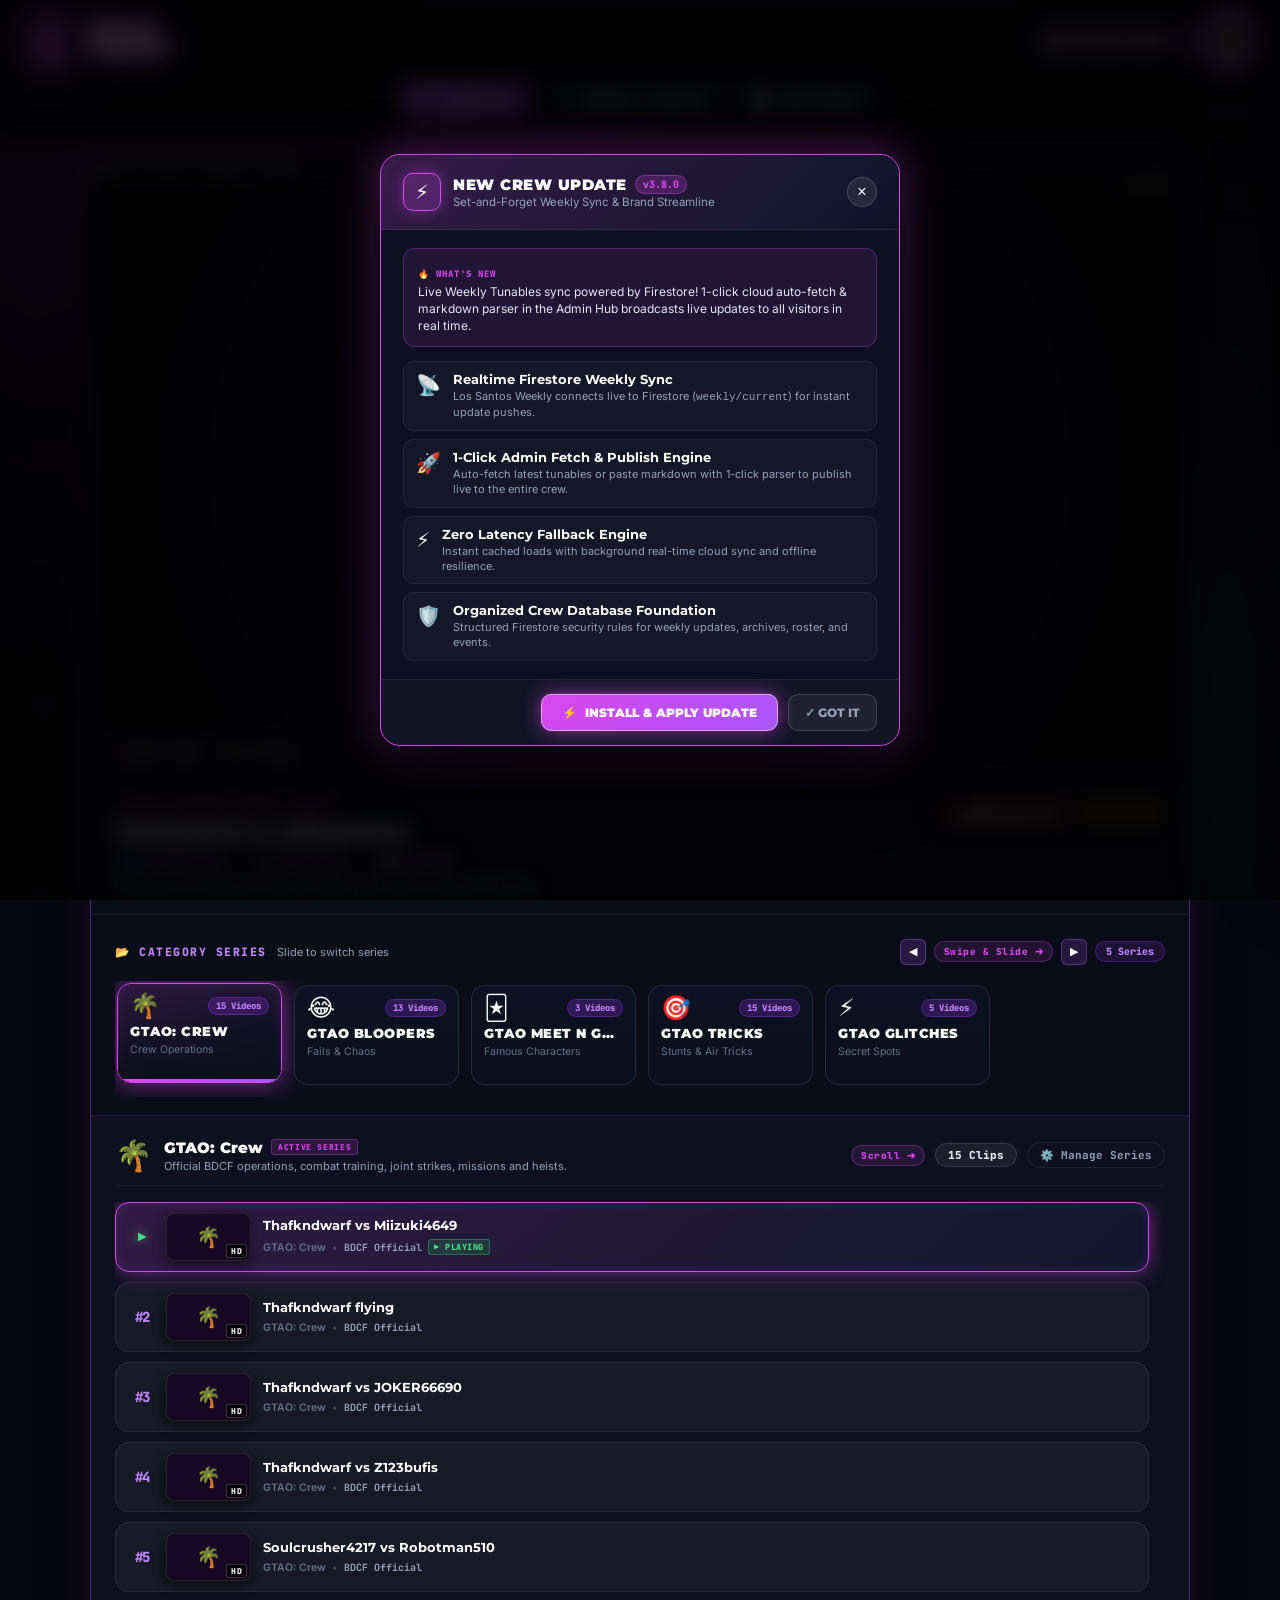
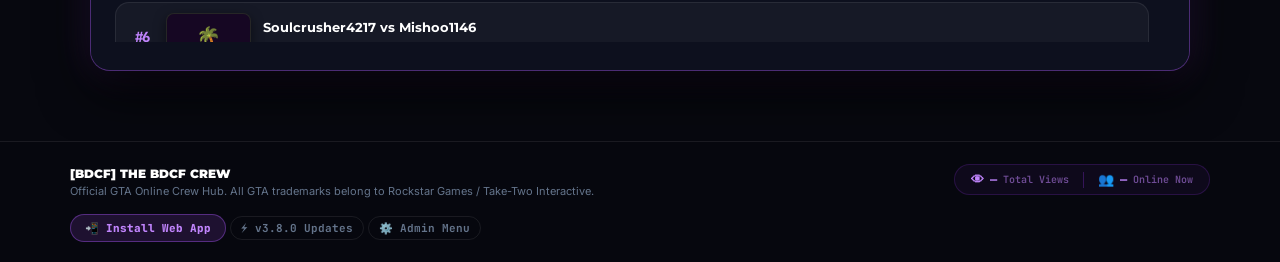
==== commit ce76b9b3: "v3.8.10 : [Automated Sync] GTA Online Weekly Update (Oct 22 – 29, 2026) Mini Summary: - Automaticall" ====
--- a/index.html
+++ b/index.html
@@ -2422,23 +2422,23 @@
     // ══════════════════════════════════════════════
 
     const DEFAULT_WEEK_DATA = {
-  "title": "Weekly Bonuses and Discounts - October 15th to October 22nd",
+  "title": "Weekly Bonuses and Discounts - October 22nd to October 29th",
   "eventTitle": "3X Halloween Featured Series, Halloween Survivals & Weekly Bonuses",
-  "eventDesc": "Things keep getting stranger in Los Santos as the calendar draws closer to Halloween. Play anytime through October 21 to collect the Butchery and Other Hobbies T-Shirt and throw it back to the Golden Age of Vinewood horror.",
-  "dateRange": "Oct 15 – 22, 2026",
-  "podiumVehicle": "Grotti LSCM Cheetah Classic",
+  "eventDesc": "All Hallows’ Eve draws ever closer at hand, and Los Santos’ descent into madness approaches fever pitch. A deadly batch of Community Missions debuts with Triple Rewards — featuring extraterrestrial experiences from our friends GTA Series Videos and ShelbyGR of the Santa Muerte Gang Crew, alongside cryptids, zombies and more from newly featured creators. Play anytime this week to receive the White & Red Tech Demon Mask to disguise your identity from prying eyes.",
+  "dateRange": "Oct 22 – 29, 2026",
+  "podiumVehicle": "Pfister Comet S2",
   "prizeRide": {
-    "vehicle": "Dinka Kanjo SJ",
-    "condition": "Place Top 5 in the LS Car Meet Series"
+    "vehicle": "Grotti Itali Classic",
+    "condition": "Place Top 2 in the LS Car Meet Series for 2 days in a row"
   },
   "weeklyChallenge": {
-    "task": "Win three Races",
-    "reward": "Orange Glow Skeletal Onesie and GTA$100,000"
+    "task": "Complete all waves of a Survival",
+    "reward": "GTA$150,000 and the Gray Interloper Outfit"
   },
   "timeTrials": {
-    "regular": "Coast to Coast",
-    "hsw": "Pacific Bluffs to Mount Gordo",
-    "premiumRace": "Criminal Records Locked to Supers"
+    "regular": "Casino",
+    "hsw": "North Chumash to Palomino Highlands",
+    "premiumRace": "Route 68 - Locked to Muscles"
   },
   "hswTestRide": "Maibatsu MonstroCiti",
   "testRides": [
@@ -2448,35 +2448,35 @@
   ],
   "salvageRobberies": [
     {
-      "name": "The Podium Robbery",
-      "vehicle": "Albany Fränken Stange (Sports Classic)",
+      "name": "The Cargo Ship Robbery",
+      "vehicle": "Albany Fränken Stange",
       "value": "~$350,000 – $400,000",
-      "robbery": "The Podium Robbery",
-      "car": "Albany Fränken Stange (Sports Classic)",
+      "robbery": "The Cargo Ship Robbery",
+      "car": "Albany Fränken Stange",
       "claimable": false
     },
     {
-      "name": "The Cargo Ship Robbery",
-      "vehicle": "BF Weevil (Compact)",
+      "name": "The Duggan Robbery",
+      "vehicle": "Ocelot Virtue",
       "value": "~$350,000 – $400,000",
-      "robbery": "The Cargo Ship Robbery",
-      "car": "BF Weevil (Compact)",
+      "robbery": "The Duggan Robbery",
+      "car": "Ocelot Virtue",
       "claimable": false
     },
     {
-      "name": "The Gangbanger Robbery",
-      "vehicle": "Grotti Itali RSX",
+      "name": "The McTony Robbery",
+      "vehicle": "Vapid Caracara 4x4",
       "value": "~$350,000 – $400,000",
-      "robbery": "The Gangbanger Robbery",
-      "car": "Grotti Itali RSX",
+      "robbery": "The McTony Robbery",
+      "car": "Vapid Caracara 4x4",
       "claimable": false
     }
   ],
-  "fibPriorityFile": "The Brute Force File",
+  "fibPriorityFile": "The Fine Art File",
   "kortzTargets": [
-    "Twindifference",
-    "Teckels",
-    "A Cast of Characters"
+    "Stacks Study V",
+    "Trust",
+    "Brother Brother"
   ],
   "luxuryAutos": [
     "Dewbauchee Rapid GT X",
@@ -2527,7 +2527,16 @@
       "items": [
         "Halloween Featured Series: Slasher, Ramius – Slasher",
         "Halloween Survivals: Ludendorff Cemetery Survival, Cayo Perico Survival, Alien Survivals (6X for GTA+ Members)",
-        "Community Race Series"
+        "San Andreas Super Sport Series: Hotring Races, Random Transform Races",
+        "Community Mission Series (PlayStation 5, XBOX Series X|S, and PC Enhanced)",
+        "Alien Retribution by ShelbyGR",
+        "Â Miss: Rise of the Beast by ajmagrajag",
+        "Final Extraction by Seangib",
+        "House Hunting by GTA Series Videos",
+        "Last Ones Out | LSS by DarkSoulBlue",
+        "The Chiliad Anomaly by GTA Series Videos",
+        "Sasquatch Hunters by IITREIZIEMEII",
+        "Biohazard Outbreak by lezouplayzzz"
       ]
     },
     {
@@ -2538,7 +2547,14 @@
         "Bail Office Standard and Most Wanted Targets",
         "Dispatch Work",
         "UFO Business Battles",
-        "Jack O’ Lanterns (4X for GTA+ Members)",
+        "Jack O’ Lanterns (4X for GTA+ Members)"
+      ]
+    },
+    {
+      "multiplier": "2X",
+      "label": "2X GTA$",
+      "tier": "2x",
+      "items": [
         "Ghosts Exposed (4X for GTA+ Members)"
       ]
     },
@@ -2547,8 +2563,8 @@
       "label": "SPECIAL EVENT BONUSES & REWARDS",
       "tier": "2x",
       "items": [
-        "Play GTA Online through October 21 to receive the Butchery and Other Hobbies T-Shirt",
-        "Complete Don’t Fuck With Dre before October 21 to receive GTA$500,000 within 72 hours of completion",
+        "Play GTA Online through October 28 to receive the White & Red Tech Demon Mask",
+        "Complete all three Short Trips before October 28 to receive GTA$500,000 within 72 hours of completion",
         "Complete all Weekly Challenges through November 4 to receive GTA$2,000,000 within 72 hours of completion"
       ]
     }
@@ -2619,72 +2635,80 @@
       "badgeClass": "rate-40"
     },
     {
-      "name": "Karin Calico GTF",
-      "item": "Karin Calico GTF",
+      "name": "Pfister Astron",
+      "item": "Pfister Astron",
       "category": "vehicles",
       "rate": "30% OFF",
       "discount": "30% OFF",
       "badgeClass": "rate-30"
     },
     {
-      "name": "Nagasaki Weaponized Dinghy",
-      "item": "Nagasaki Weaponized Dinghy",
-      "category": "weapons",
-      "rate": "30% OFF",
-      "discount": "30% OFF",
-      "badgeClass": "rate-30"
-    },
-    {
-      "name": "Western Company Annihilator",
-      "item": "Western Company Annihilator",
+      "name": "Annis Euros X32",
+      "item": "Annis Euros X32",
       "category": "vehicles",
       "rate": "30% OFF",
       "discount": "30% OFF",
       "badgeClass": "rate-30"
     },
     {
-      "name": "Buckingham Miljet",
-      "item": "Buckingham Miljet",
+      "name": "Bravado Dorado",
+      "item": "Bravado Dorado",
       "category": "vehicles",
       "rate": "30% OFF",
       "discount": "30% OFF",
       "badgeClass": "rate-30"
     },
     {
-      "name": "Annis Hardy",
-      "item": "Annis Hardy",
+      "name": "Karin Boor",
+      "item": "Karin Boor",
       "category": "vehicles",
       "rate": "30% OFF",
       "discount": "30% OFF",
       "badgeClass": "rate-30"
     },
     {
-      "name": "Buckingham Tug",
-      "item": "Buckingham Tug",
+      "name": "HVY Dump",
+      "item": "HVY Dump",
       "category": "vehicles",
       "rate": "30% OFF",
       "discount": "30% OFF",
       "badgeClass": "rate-30"
     },
     {
-      "name": "Dinka Sugoi",
-      "item": "Dinka Sugoi",
+      "name": "Ocelot Swinger",
+      "item": "Ocelot Swinger",
       "category": "vehicles",
       "rate": "30% OFF",
       "discount": "30% OFF",
       "badgeClass": "rate-30"
     },
     {
-      "name": "Vapid Winky",
-      "item": "Vapid Winky",
+      "name": "Dinka Veto Classic",
+      "item": "Dinka Veto Classic",
       "category": "vehicles",
       "rate": "30% OFF",
       "discount": "30% OFF",
       "badgeClass": "rate-30"
     },
     {
-      "name": "BF Raptor",
-      "item": "BF Raptor",
+      "name": "Vulcar Nebula Turbo",
+      "item": "Vulcar Nebula Turbo",
+      "category": "vehicles",
+      "rate": "30% OFF",
+      "discount": "30% OFF",
+      "badgeClass": "rate-30"
+    },
+    {
+      "name": "Vapid Desert Raid",
+      "item": "Vapid Desert Raid",
+      "category": "vehicles",
+      "rate": "30% OFF",
+      "discount": "30% OFF",
+      "badgeClass": "rate-30"
+    },
+    {
+      "name": "Canis Freecrawler",
+      "item": "Canis Freecrawler",
       "category": "vehicles",
       "rate": "30% OFF",
       "discount": "30% OFF",
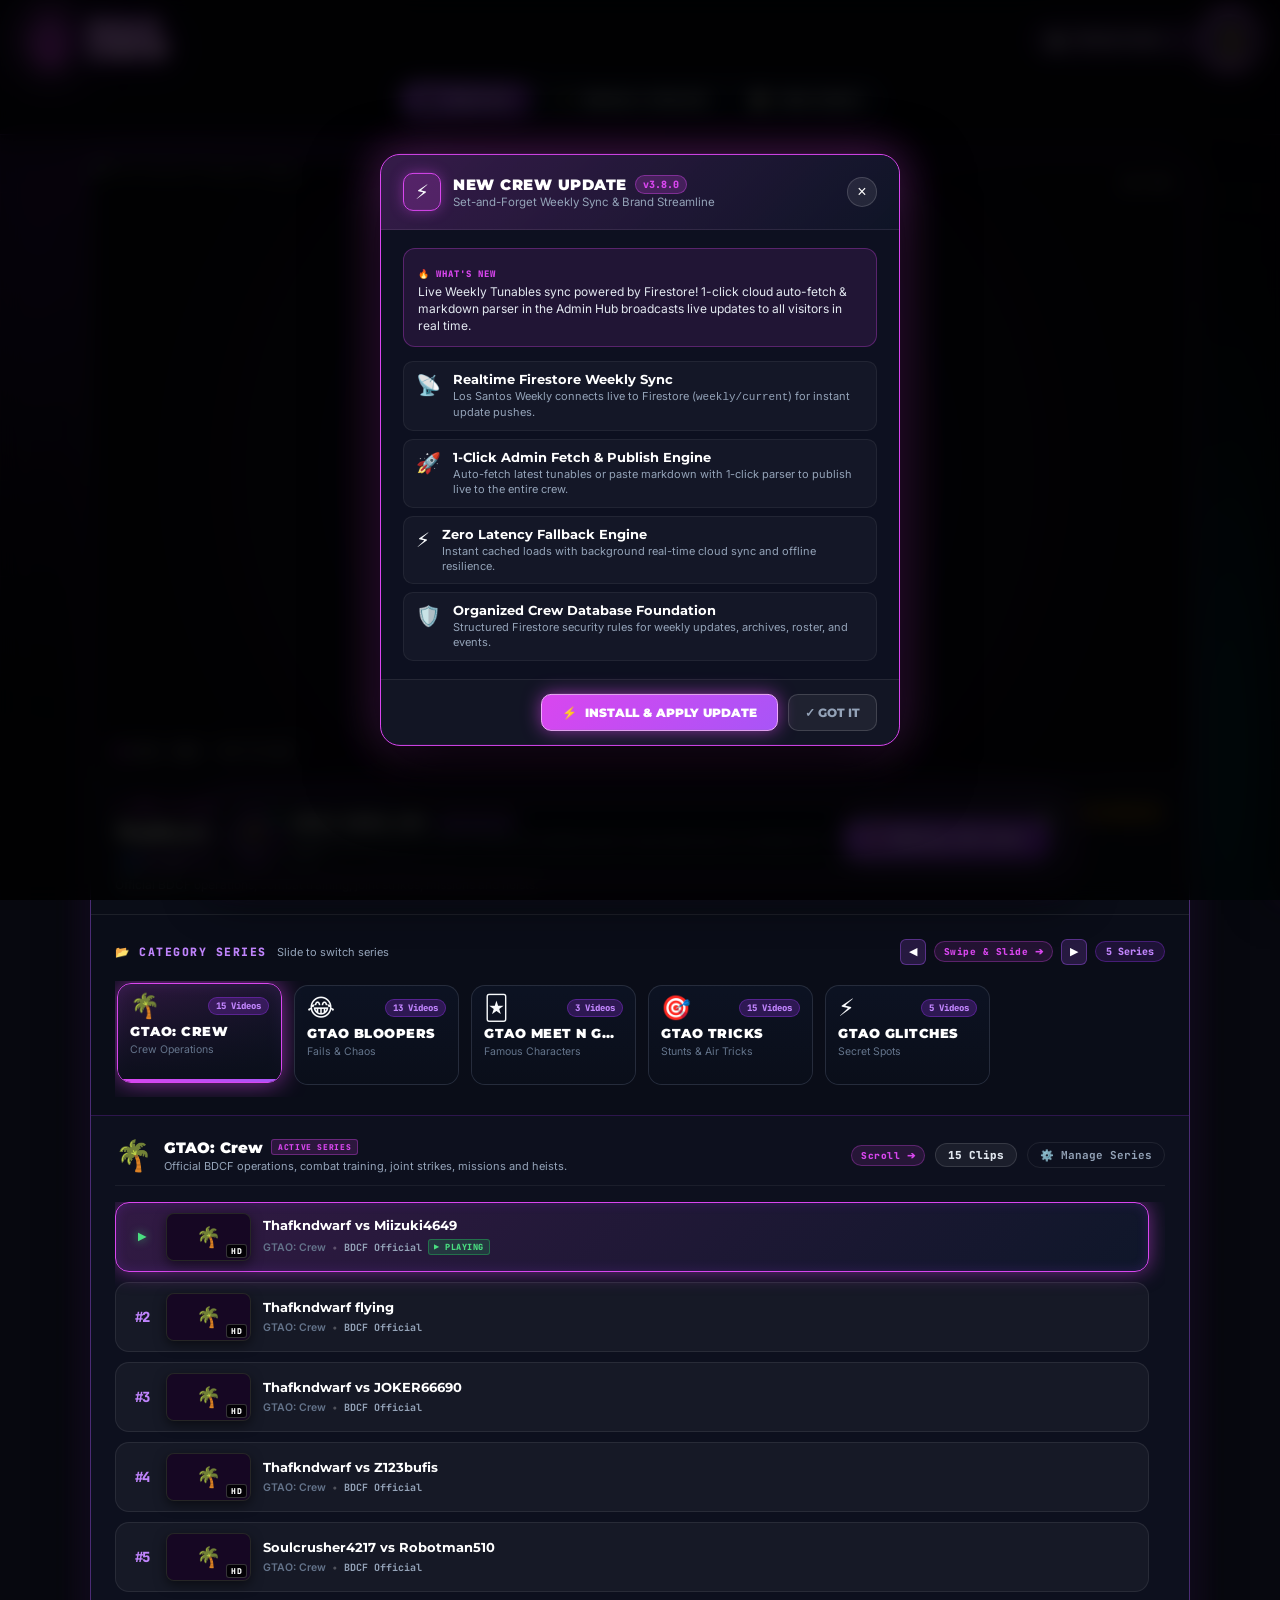
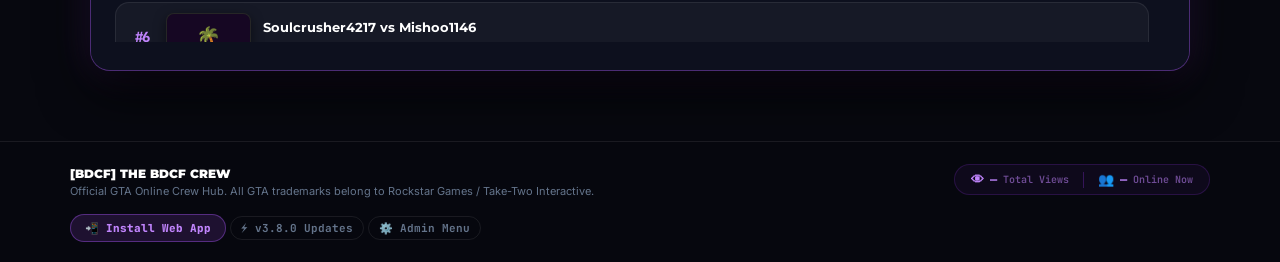
==== commit 2a34f156: "v3.8.10 : [Automated Sync] GTA Online Weekly Update (Oct 29 – Nov 5, 2026) Mini Summary: - Automatic" ====
--- a/index.html
+++ b/index.html
@@ -2422,61 +2422,57 @@
     // ══════════════════════════════════════════════
 
     const DEFAULT_WEEK_DATA = {
-  "title": "Weekly Bonuses and Discounts - October 22nd to October 29th",
+  "title": "Weekly Bonuses and Discounts - October 29th to November 5th",
   "eventTitle": "3X Halloween Featured Series, Halloween Survivals & Weekly Bonuses",
-  "eventDesc": "All Hallows’ Eve draws ever closer at hand, and Los Santos’ descent into madness approaches fever pitch. A deadly batch of Community Missions debuts with Triple Rewards — featuring extraterrestrial experiences from our friends GTA Series Videos and ShelbyGR of the Santa Muerte Gang Crew, alongside cryptids, zombies and more from newly featured creators. Play anytime this week to receive the White & Red Tech Demon Mask to disguise your identity from prying eyes.",
-  "dateRange": "Oct 22 – 29, 2026",
-  "podiumVehicle": "Pfister Comet S2",
+  "eventDesc": "It’s time to don your scariest costume or disguise and terrify the city, dishing out tricks and collecting treats as Halloween wraps its taloned claws around Los Santos. Play anytime this week to receive the Brown Vintage Skull Mask and the Halloween Chute Bag.",
+  "dateRange": "Oct 29 – Nov 5, 2026",
+  "podiumVehicle": "Progen GP1",
   "prizeRide": {
-    "vehicle": "Grotti Itali Classic",
-    "condition": "Place Top 2 in the LS Car Meet Series for 2 days in a row"
+    "vehicle": "Karin Previon",
+    "condition": "Place Top 5 in the LS Car Meet Series for 2 days in a row"
   },
   "weeklyChallenge": {
-    "task": "Complete all waves of a Survival",
-    "reward": "GTA$150,000 and the Gray Interloper Outfit"
+    "task": "Complete 10 waves in a Survival without dying",
+    "reward": "Slasher Clown Outfit and GTA$250,000"
   },
   "timeTrials": {
-    "regular": "Casino",
-    "hsw": "North Chumash to Palomino Highlands",
-    "premiumRace": "Route 68 - Locked to Muscles"
+    "regular": "Route 68",
+    "hsw": "East Vinewood to Vespucci Beach",
+    "premiumRace": "Wiwang Park (Locked to Sports)"
   },
   "hswTestRide": "Maibatsu MonstroCiti",
-  "testRides": [
-    "Ocelot Locust",
-    "Dewbauchee Seven-70",
-    "Declasse Vamos"
-  ],
+  "testRides": [],
   "salvageRobberies": [
     {
-      "name": "The Cargo Ship Robbery",
-      "vehicle": "Albany Fränken Stange",
+      "name": "The Podium Robbery",
+      "vehicle": "Karin Boor",
       "value": "~$350,000 – $400,000",
-      "robbery": "The Cargo Ship Robbery",
-      "car": "Albany Fränken Stange",
+      "robbery": "The Podium Robbery",
+      "car": "Karin Boor",
+      "claimable": false
+    },
+    {
+      "name": "The Gangbanger Robbery",
+      "vehicle": "Lampadati Cinquemila",
+      "value": "~$350,000 – $400,000",
+      "robbery": "The Gangbanger Robbery",
+      "car": "Lampadati Cinquemila",
       "claimable": false
     },
     {
       "name": "The Duggan Robbery",
-      "vehicle": "Ocelot Virtue",
+      "vehicle": "Albany Fränken Stange",
       "value": "~$350,000 – $400,000",
       "robbery": "The Duggan Robbery",
-      "car": "Ocelot Virtue",
-      "claimable": false
-    },
-    {
-      "name": "The McTony Robbery",
-      "vehicle": "Vapid Caracara 4x4",
-      "value": "~$350,000 – $400,000",
-      "robbery": "The McTony Robbery",
-      "car": "Vapid Caracara 4x4",
+      "car": "Albany Fränken Stange",
       "claimable": false
     }
   ],
-  "fibPriorityFile": "The Fine Art File",
+  "fibPriorityFile": "The Project Breakaway File",
   "kortzTargets": [
-    "Stacks Study V",
-    "Trust",
-    "Brother Brother"
+    "I, Fruit",
+    "Until Death",
+    "Gone To Seed"
   ],
   "luxuryAutos": [
     "Dewbauchee Rapid GT X",
@@ -2489,36 +2485,7 @@
     "Declasse Tornado Rat Rod",
     "Albany Lurcher"
   ],
-  "dailyObjectives": [
-    {
-      "day": "Thursday",
-      "task": "Participate in a Bike Race"
-    },
-    {
-      "day": "Friday",
-      "task": "Participate in the Drag Race Series"
-    },
-    {
-      "day": "Saturday",
-      "task": "Participate in Slasher"
-    },
-    {
-      "day": "Sunday",
-      "task": "Participate in the Stunt Series"
-    },
-    {
-      "day": "Monday",
-      "task": "Participate in the Featured Series"
-    },
-    {
-      "day": "Tuesday",
-      "task": "Participate in the Survival Series"
-    },
-    {
-      "day": "Wednesday",
-      "task": "Participate in VIP Work"
-    }
-  ],
+  "dailyObjectives": [],
   "bonuses": [
     {
       "multiplier": "3X",
@@ -2528,15 +2495,7 @@
         "Halloween Featured Series: Slasher, Ramius – Slasher",
         "Halloween Survivals: Ludendorff Cemetery Survival, Cayo Perico Survival, Alien Survivals (6X for GTA+ Members)",
         "San Andreas Super Sport Series: Hotring Races, Random Transform Races",
-        "Community Mission Series (PlayStation 5, XBOX Series X|S, and PC Enhanced)",
-        "Alien Retribution by ShelbyGR",
-        "Â Miss: Rise of the Beast by ajmagrajag",
-        "Final Extraction by Seangib",
-        "House Hunting by GTA Series Videos",
-        "Last Ones Out | LSS by DarkSoulBlue",
-        "The Chiliad Anomaly by GTA Series Videos",
-        "Sasquatch Hunters by IITREIZIEMEII",
-        "Biohazard Outbreak by lezouplayzzz"
+        "Community Mission Series (PlayStation 5, XBOX Series X|S, and PC Enhanced)"
       ]
     },
     {
@@ -2563,9 +2522,9 @@
       "label": "SPECIAL EVENT BONUSES & REWARDS",
       "tier": "2x",
       "items": [
-        "Play GTA Online through October 28 to receive the White & Red Tech Demon Mask",
-        "Complete all three Short Trips before October 28 to receive GTA$500,000 within 72 hours of completion",
-        "Complete all Weekly Challenges through November 4 to receive GTA$2,000,000 within 72 hours of completion"
+        "Play GTA Online through November 4 to receive the Brown Vintage Skull Mask and the Halloween Chute Bag",
+        "Complete all Weekly Challenges through November 4 to receive GTA$2,000,000 within 72 hours of completion",
+        "Día de Muertos: Log in to receive the Día de Muertos Tee, Maritime Calaca Mask, and Royal Calaca Mask"
       ]
     }
   ],
@@ -2579,136 +2538,136 @@
       "badgeClass": "rate-free"
     },
     {
-      "name": "Agency Properties",
-      "item": "Agency Properties",
-      "category": "properties",
-      "rate": "40% OFF",
-      "discount": "40% OFF",
-      "badgeClass": "rate-40"
-    },
-    {
-      "name": "Agency Upgrades and Modifications",
-      "item": "Agency Upgrades and Modifications",
-      "category": "properties",
-      "rate": "40% OFF",
-      "discount": "40% OFF",
-      "badgeClass": "rate-40"
-    },
-    {
-      "name": "LCC Sanctus",
-      "item": "LCC Sanctus",
-      "category": "vehicles",
-      "rate": "40% OFF",
-      "discount": "40% OFF",
-      "badgeClass": "rate-40"
-    },
-    {
-      "name": "Albany Brigham",
-      "item": "Albany Brigham",
-      "category": "vehicles",
-      "rate": "40% OFF",
-      "discount": "40% OFF",
-      "badgeClass": "rate-40"
-    },
-    {
-      "name": "Albany Lurcher",
-      "item": "Albany Lurcher",
-      "category": "vehicles",
-      "rate": "40% OFF",
-      "discount": "40% OFF",
-      "badgeClass": "rate-40"
-    },
-    {
-      "name": "Albany Fränken Stange",
-      "item": "Albany Fränken Stange",
-      "category": "vehicles",
-      "rate": "40% OFF",
-      "discount": "40% OFF",
-      "badgeClass": "rate-40"
-    },
-    {
-      "name": "Declasse Tornado Rat Rod",
-      "item": "Declasse Tornado Rat Rod",
-      "category": "vehicles",
-      "rate": "40% OFF",
-      "discount": "40% OFF",
-      "badgeClass": "rate-40"
-    },
-    {
-      "name": "Pfister Astron",
-      "item": "Pfister Astron",
+      "name": "40% Off (last week of this)",
+      "item": "40% Off (last week of this)",
       "category": "vehicles",
       "rate": "30% OFF",
       "discount": "30% OFF",
       "badgeClass": "rate-30"
     },
     {
-      "name": "Annis Euros X32",
-      "item": "Annis Euros X32",
+      "name": "Agency Properties",
+      "item": "Agency Properties",
+      "category": "properties",
+      "rate": "30% OFF",
+      "discount": "30% OFF",
+      "badgeClass": "rate-30"
+    },
+    {
+      "name": "Agency Upgrades and Modifications",
+      "item": "Agency Upgrades and Modifications",
+      "category": "properties",
+      "rate": "30% OFF",
+      "discount": "30% OFF",
+      "badgeClass": "rate-30"
+    },
+    {
+      "name": "LCC Sanctus",
+      "item": "LCC Sanctus",
       "category": "vehicles",
       "rate": "30% OFF",
       "discount": "30% OFF",
       "badgeClass": "rate-30"
     },
     {
-      "name": "Bravado Dorado",
-      "item": "Bravado Dorado",
+      "name": "Albany Brigham",
+      "item": "Albany Brigham",
       "category": "vehicles",
       "rate": "30% OFF",
       "discount": "30% OFF",
       "badgeClass": "rate-30"
     },
     {
-      "name": "Karin Boor",
-      "item": "Karin Boor",
+      "name": "Albany Lurcher",
+      "item": "Albany Lurcher",
       "category": "vehicles",
       "rate": "30% OFF",
       "discount": "30% OFF",
       "badgeClass": "rate-30"
     },
     {
-      "name": "HVY Dump",
-      "item": "HVY Dump",
+      "name": "Albany Fränken Stange",
+      "item": "Albany Fränken Stange",
       "category": "vehicles",
       "rate": "30% OFF",
       "discount": "30% OFF",
       "badgeClass": "rate-30"
     },
     {
-      "name": "Ocelot Swinger",
-      "item": "Ocelot Swinger",
+      "name": "Declasse Tornado Rat Rod",
+      "item": "Declasse Tornado Rat Rod",
       "category": "vehicles",
       "rate": "30% OFF",
       "discount": "30% OFF",
       "badgeClass": "rate-30"
     },
     {
-      "name": "Dinka Veto Classic",
-      "item": "Dinka Veto Classic",
+      "name": "Vapid Firebolt ASP",
+      "item": "Vapid Firebolt ASP",
       "category": "vehicles",
       "rate": "30% OFF",
       "discount": "30% OFF",
       "badgeClass": "rate-30"
     },
     {
-      "name": "Vulcar Nebula Turbo",
-      "item": "Vulcar Nebula Turbo",
+      "name": "Vapid FMJ",
+      "item": "Vapid FMJ",
       "category": "vehicles",
       "rate": "30% OFF",
       "discount": "30% OFF",
       "badgeClass": "rate-30"
     },
     {
-      "name": "Vapid Desert Raid",
-      "item": "Vapid Desert Raid",
+      "name": "Karin Futo GTX",
+      "item": "Karin Futo GTX",
       "category": "vehicles",
       "rate": "30% OFF",
       "discount": "30% OFF",
       "badgeClass": "rate-30"
     },
     {
-      "name": "Canis Freecrawler",
-      "item": "Canis Freecrawler",
+      "name": "Invetero Coquette D10",
+      "item": "Invetero Coquette D10",
+      "category": "vehicles",
+      "rate": "30% OFF",
+      "discount": "30% OFF",
+      "badgeClass": "rate-30"
+    },
+    {
+      "name": "MTL Dune",
+      "item": "MTL Dune",
+      "category": "vehicles",
+      "rate": "30% OFF",
+      "discount": "30% OFF",
+      "badgeClass": "rate-30"
+    },
+    {
+      "name": "Pegassi Infernus Classic",
+      "item": "Pegassi Infernus Classic",
+      "category": "vehicles",
+      "rate": "30% OFF",
+      "discount": "30% OFF",
+      "badgeClass": "rate-30"
+    },
+    {
+      "name": "Übermacht Zion Classic",
+      "item": "Übermacht Zion Classic",
+      "category": "vehicles",
+      "rate": "30% OFF",
+      "discount": "30% OFF",
+      "badgeClass": "rate-30"
+    },
+    {
+      "name": "Shitzu Keitora",
+      "item": "Shitzu Keitora",
+      "category": "vehicles",
+      "rate": "30% OFF",
+      "discount": "30% OFF",
+      "badgeClass": "rate-30"
+    },
+    {
+      "name": "Bravado Gauntlet Classic",
+      "item": "Bravado Gauntlet Classic",
       "category": "vehicles",
       "rate": "30% OFF",
       "discount": "30% OFF",
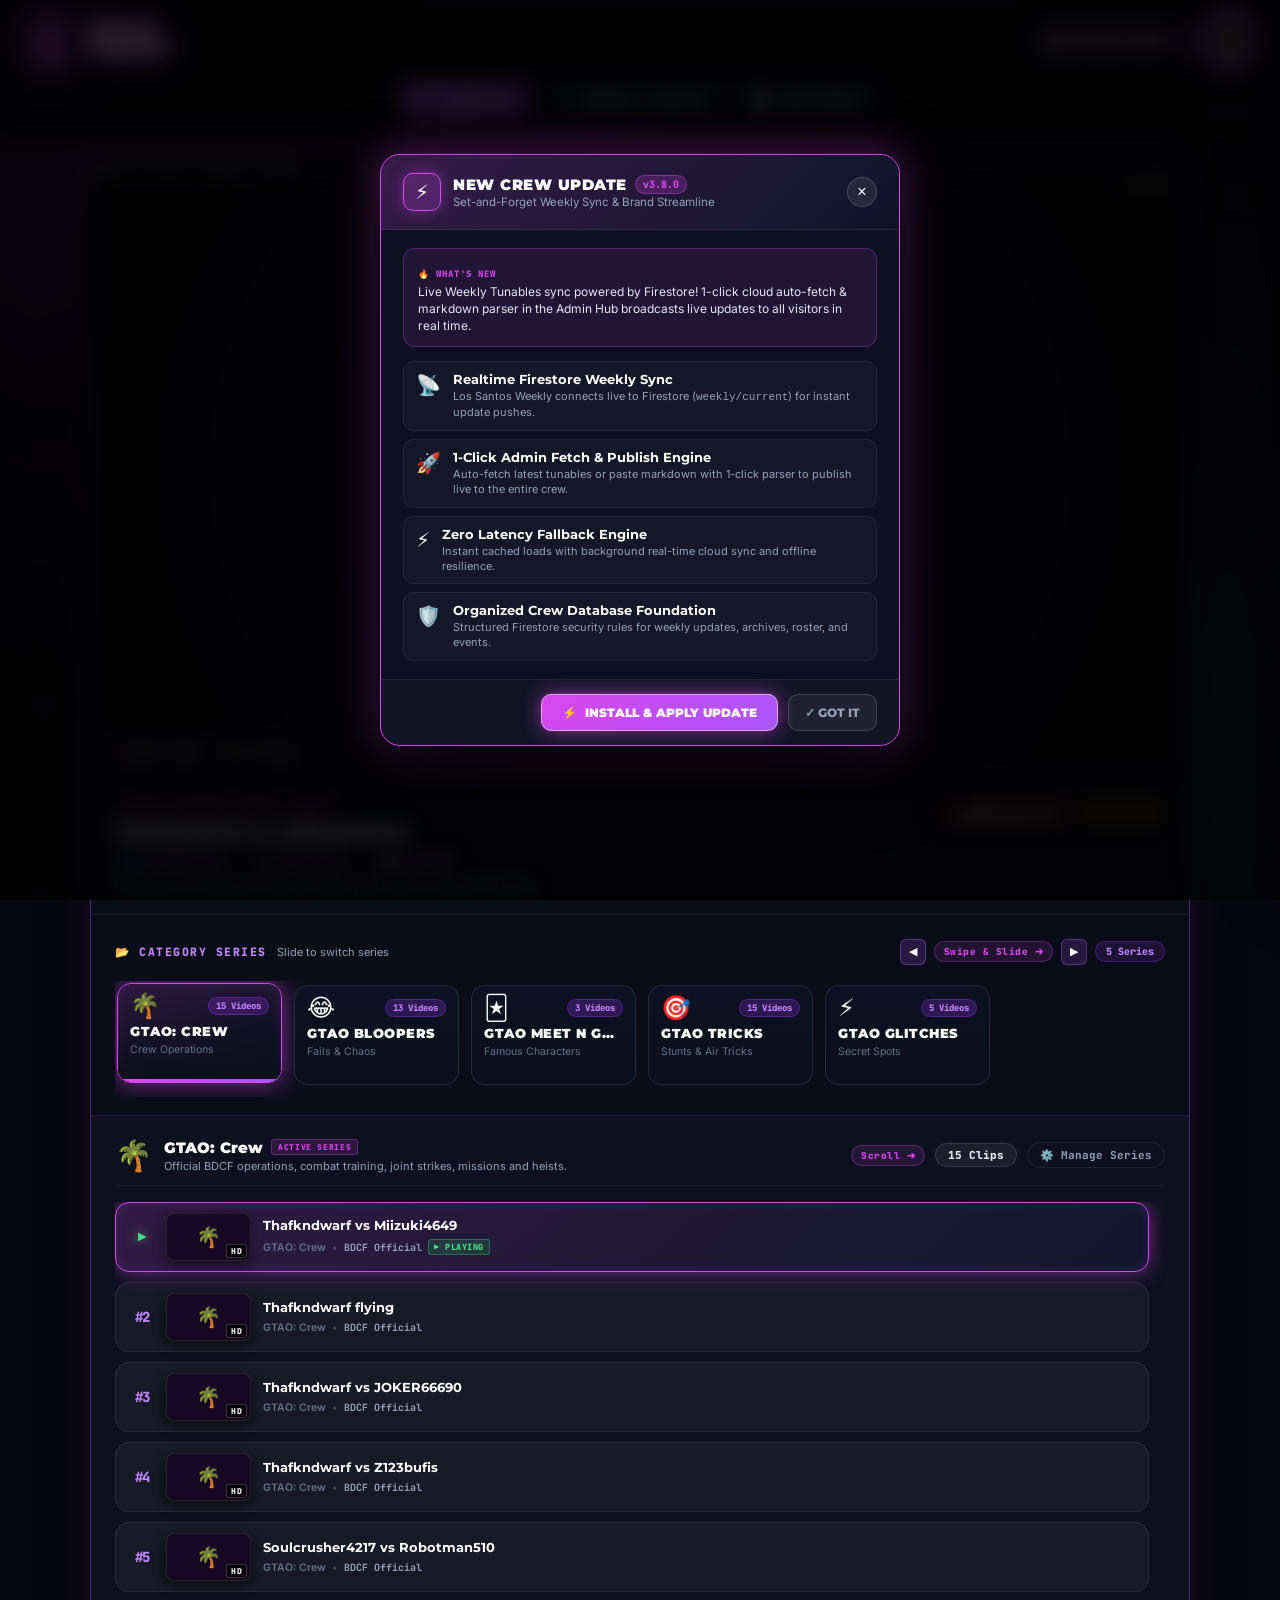
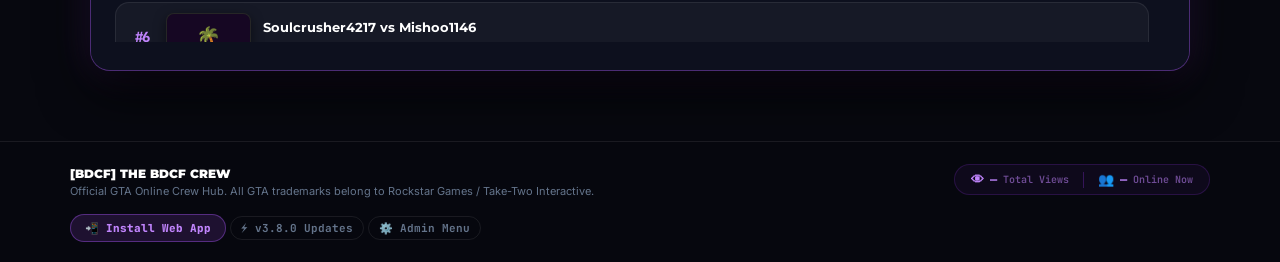
==== commit ec2ad216: "v3.8.10 : [Automated Sync] GTA Online Weekly Update (Nov 5 – 12, 2026) Mini Summary: - Automatically" ====
--- a/index.html
+++ b/index.html
@@ -2422,80 +2422,106 @@
     // ══════════════════════════════════════════════
 
     const DEFAULT_WEEK_DATA = {
-  "title": "Weekly Bonuses and Discounts - October 29th to November 5th",
-  "eventTitle": "3X Halloween Featured Series, Halloween Survivals & Weekly Bonuses",
-  "eventDesc": "It’s time to don your scariest costume or disguise and terrify the city, dishing out tricks and collecting treats as Halloween wraps its taloned claws around Los Santos. Play anytime this week to receive the Brown Vintage Skull Mask and the Halloween Chute Bag.",
-  "dateRange": "Oct 29 – Nov 5, 2026",
-  "podiumVehicle": "Progen GP1",
+  "title": "Weekly Bonuses and Discounts - November 5th to November 12th",
+  "eventTitle": "3X Mansion Raid, Community Race Series & Weekly Bonuses",
+  "eventDesc": "Set your sights on high-value targets in this week’s GTA Online Heist Event to earn doubled first-time completion bonuses on all the Original Heists, The Doomsday Heist, The Diamond Casino Heist, KnoWay Out Missions, and more. To commemorate The Kortz Center Heist’s inaugural Heist Event, you are guaranteed to find The Outcome of Endeavour on your first attempt this week.",
+  "dateRange": "Nov 5 – 12, 2026",
+  "podiumVehicle": "Överflöd Entity XXR",
   "prizeRide": {
-    "vehicle": "Karin Previon",
-    "condition": "Place Top 5 in the LS Car Meet Series for 2 days in a row"
+    "vehicle": "Annis Hellion",
+    "condition": "Place Top 5 in the LS Car Meet Series for 3 days in a row"
   },
   "weeklyChallenge": {
-    "task": "Complete 10 waves in a Survival without dying",
-    "reward": "Slasher Clown Outfit and GTA$250,000"
+    "task": "Win an Adversary Mode",
+    "reward": "GTA$100,000"
   },
   "timeTrials": {
-    "regular": "Route 68",
-    "hsw": "East Vinewood to Vespucci Beach",
-    "premiumRace": "Wiwang Park (Locked to Sports)"
+    "regular": "LSIA",
+    "hsw": "Del Perro Beach to Murietta Heights",
+    "premiumRace": "At the Races"
   },
-  "hswTestRide": "Maibatsu MonstroCiti",
+  "hswTestRide": "Grotti Brioso r/A",
   "testRides": [],
   "salvageRobberies": [
     {
       "name": "The Podium Robbery",
-      "vehicle": "Karin Boor",
+      "vehicle": "Annis Hellion",
       "value": "~$350,000 – $400,000",
       "robbery": "The Podium Robbery",
-      "car": "Karin Boor",
+      "car": "Annis Hellion",
       "claimable": false
     },
     {
-      "name": "The Gangbanger Robbery",
-      "vehicle": "Lampadati Cinquemila",
+      "name": "The Cargo Ship Robbery",
+      "vehicle": "Truffade Z-Type",
       "value": "~$350,000 – $400,000",
-      "robbery": "The Gangbanger Robbery",
-      "car": "Lampadati Cinquemila",
+      "robbery": "The Cargo Ship Robbery",
+      "car": "Truffade Z-Type",
       "claimable": false
     },
     {
-      "name": "The Duggan Robbery",
-      "vehicle": "Albany Fränken Stange",
+      "name": "The McTony Robbery",
+      "vehicle": "Lampadati Cinquemila",
       "value": "~$350,000 – $400,000",
-      "robbery": "The Duggan Robbery",
-      "car": "Albany Fränken Stange",
+      "robbery": "The McTony Robbery",
+      "car": "Lampadati Cinquemila",
       "claimable": false
     }
   ],
-  "fibPriorityFile": "The Project Breakaway File",
+  "fibPriorityFile": "The Black Box File",
   "kortzTargets": [
-    "I, Fruit",
-    "Until Death",
-    "Gone To Seed"
+    "The Outcome of Endeavour",
+    "To Beat About the Bush",
+    "Hare Oneself Think"
   ],
   "luxuryAutos": [
-    "Dewbauchee Rapid GT X",
-    "Übermacht Sentinel XS4"
+    "Grotti Veleno GT",
+    "Grotti GT750"
   ],
   "pdmShowroom": [
-    "LCC Sanctus",
-    "Albany Fränken Stange",
-    "Albany Brigham",
-    "Declasse Tornado Rat Rod",
-    "Albany Lurcher"
+    "Dinka Blista Kanjo",
+    "Grotti Cheetah",
+    "Invetero Coquette D5",
+    "Maibatsu Penumbra FF",
+    "Benefactor Vorschlaghammer"
   ],
-  "dailyObjectives": [],
+  "dailyObjectives": [
+    {
+      "day": "Thursday",
+      "task": "Participate in a Team Deathmatch"
+    },
+    {
+      "day": "Friday",
+      "task": "Participate in Flag War"
+    },
+    {
+      "day": "Saturday",
+      "task": "Complete The Kortz Center Heist Finale"
+    },
+    {
+      "day": "Sunday",
+      "task": "Participate in an Air Race"
+    },
+    {
+      "day": "Monday",
+      "task": "Participate in the Featured Series"
+    },
+    {
+      "day": "Tuesday",
+      "task": "Complete a Diamond Casino Heist Prep"
+    },
+    {
+      "day": "Wednesday",
+      "task": "Play a match of Tennis"
+    }
+  ],
   "bonuses": [
     {
       "multiplier": "3X",
       "label": "3X GTA$ & RP",
       "tier": "3x",
       "items": [
-        "Halloween Featured Series: Slasher, Ramius – Slasher",
-        "Halloween Survivals: Ludendorff Cemetery Survival, Cayo Perico Survival, Alien Survivals (6X for GTA+ Members)",
-        "San Andreas Super Sport Series: Hotring Races, Random Transform Races",
-        "Community Mission Series (PlayStation 5, XBOX Series X|S, and PC Enhanced)"
+        "Mansion Raid"
       ]
     },
     {
@@ -2503,10 +2529,7 @@
       "label": "2X GTA$ & RP",
       "tier": "2x",
       "items": [
-        "Bail Office Standard and Most Wanted Targets",
-        "Dispatch Work",
-        "UFO Business Battles",
-        "Jack O’ Lanterns (4X for GTA+ Members)"
+        "Community Race Series"
       ]
     },
     {
@@ -2514,7 +2537,8 @@
       "label": "2X GTA$",
       "tier": "2x",
       "items": [
-        "Ghosts Exposed (4X for GTA+ Members)"
+        "First-time completion bonus for all Original Heists, The Doomsday Heist (all Acts), and The Diamond Casino Heist",
+        "First-time completion bonus for KnoWay Out"
       ]
     },
     {
@@ -2522,170 +2546,171 @@
       "label": "SPECIAL EVENT BONUSES & REWARDS",
       "tier": "2x",
       "items": [
-        "Play GTA Online through November 4 to receive the Brown Vintage Skull Mask and the Halloween Chute Bag",
-        "Complete all Weekly Challenges through November 4 to receive GTA$2,000,000 within 72 hours of completion",
-        "Día de Muertos: Log in to receive the Día de Muertos Tee, Maritime Calaca Mask, and Royal Calaca Mask"
+        "Guaranteed Panther Statue Primary Target in your first run of The Cayo Perico Heist",
+        "Guaranteed The Outcome of Endeavour Primary Target Painting in your first run of The Kortz Center Heist",
+        "Log in to receive The Great Circle Back Mansion Painting Decoration"
       ]
     }
   ],
   "discounts": [
     {
-      "name": "The Shocker (Gun Van)",
-      "item": "The Shocker (Gun Van)",
+      "name": "Knife (Gun Van)",
+      "item": "Knife (Gun Van)",
       "category": "weapons",
       "rate": "100% FREE",
       "discount": "100% FREE",
       "badgeClass": "rate-free"
     },
     {
-      "name": "40% Off (last week of this)",
-      "item": "40% Off (last week of this)",
+      "name": "Baseball Bat (Gun Van)",
+      "item": "Baseball Bat (Gun Van)",
+      "category": "weapons",
+      "rate": "100% FREE",
+      "discount": "100% FREE",
+      "badgeClass": "rate-free"
+    },
+    {
+      "name": "High-End Apartments",
+      "item": "High-End Apartments",
+      "category": "vehicles",
+      "rate": "40% OFF",
+      "discount": "40% OFF",
+      "badgeClass": "rate-40"
+    },
+    {
+      "name": "Casino Master Penthouse",
+      "item": "Casino Master Penthouse",
+      "category": "vehicles",
+      "rate": "40% OFF",
+      "discount": "40% OFF",
+      "badgeClass": "rate-40"
+    },
+    {
+      "name": "Casino Master Penthouse Upgrades and Modifications",
+      "item": "Casino Master Penthouse Upgrades and Modifications",
+      "category": "properties",
+      "rate": "40% OFF",
+      "discount": "40% OFF",
+      "badgeClass": "rate-40"
+    },
+    {
+      "name": "Facility Properties",
+      "item": "Facility Properties",
+      "category": "properties",
+      "rate": "40% OFF",
+      "discount": "40% OFF",
+      "badgeClass": "rate-40"
+    },
+    {
+      "name": "Facility Upgrades and Modifications",
+      "item": "Facility Upgrades and Modifications",
+      "category": "properties",
+      "rate": "40% OFF",
+      "discount": "40% OFF",
+      "badgeClass": "rate-40"
+    },
+    {
+      "name": "Cheval Taipan",
+      "item": "Cheval Taipan",
       "category": "vehicles",
       "rate": "30% OFF",
       "discount": "30% OFF",
       "badgeClass": "rate-30"
     },
     {
-      "name": "Agency Properties",
-      "item": "Agency Properties",
-      "category": "properties",
-      "rate": "30% OFF",
-      "discount": "30% OFF",
-      "badgeClass": "rate-30"
-    },
-    {
-      "name": "Agency Upgrades and Modifications",
-      "item": "Agency Upgrades and Modifications",
-      "category": "properties",
-      "rate": "30% OFF",
-      "discount": "30% OFF",
-      "badgeClass": "rate-30"
-    },
-    {
-      "name": "LCC Sanctus",
-      "item": "LCC Sanctus",
+      "name": "Benefactor Vorschlaghammer",
+      "item": "Benefactor Vorschlaghammer",
       "category": "vehicles",
       "rate": "30% OFF",
       "discount": "30% OFF",
       "badgeClass": "rate-30"
     },
     {
-      "name": "Albany Brigham",
-      "item": "Albany Brigham",
+      "name": "Invetero Coquette D5",
+      "item": "Invetero Coquette D5",
       "category": "vehicles",
       "rate": "30% OFF",
       "discount": "30% OFF",
       "badgeClass": "rate-30"
     },
     {
-      "name": "Albany Lurcher",
-      "item": "Albany Lurcher",
+      "name": "Pegassi Reaper",
+      "item": "Pegassi Reaper",
       "category": "vehicles",
       "rate": "30% OFF",
       "discount": "30% OFF",
       "badgeClass": "rate-30"
     },
     {
-      "name": "Albany Fränken Stange",
-      "item": "Albany Fränken Stange",
+      "name": "Maibatsu Penumbra FF",
+      "item": "Maibatsu Penumbra FF",
+      "category": "weapons",
+      "rate": "30% OFF",
+      "discount": "30% OFF",
+      "badgeClass": "rate-30"
+    },
+    {
+      "name": "Western Company Besra",
+      "item": "Western Company Besra",
       "category": "vehicles",
       "rate": "30% OFF",
       "discount": "30% OFF",
       "badgeClass": "rate-30"
     },
     {
-      "name": "Declasse Tornado Rat Rod",
-      "item": "Declasse Tornado Rat Rod",
+      "name": "Western Rampant Rocket",
+      "item": "Western Rampant Rocket",
       "category": "vehicles",
       "rate": "30% OFF",
       "discount": "30% OFF",
       "badgeClass": "rate-30"
     },
     {
-      "name": "Vapid Firebolt ASP",
-      "item": "Vapid Firebolt ASP",
+      "name": "HVY Insurgent",
+      "item": "HVY Insurgent",
       "category": "vehicles",
       "rate": "30% OFF",
       "discount": "30% OFF",
       "badgeClass": "rate-30"
     },
     {
-      "name": "Vapid FMJ",
-      "item": "Vapid FMJ",
+      "name": "Dinka Blista Kanjo",
+      "item": "Dinka Blista Kanjo",
       "category": "vehicles",
       "rate": "30% OFF",
       "discount": "30% OFF",
       "badgeClass": "rate-30"
     },
     {
-      "name": "Karin Futo GTX",
-      "item": "Karin Futo GTX",
+      "name": "Grotti Cheetah",
+      "item": "Grotti Cheetah",
       "category": "vehicles",
       "rate": "30% OFF",
       "discount": "30% OFF",
       "badgeClass": "rate-30"
     },
     {
-      "name": "Invetero Coquette D10",
-      "item": "Invetero Coquette D10",
+      "name": "Grotti Veleno GT (First Time Purchase only. This is something new)",
+      "item": "Grotti Veleno GT (First Time Purchase only. This is something new)",
       "category": "vehicles",
-      "rate": "30% OFF",
-      "discount": "30% OFF",
-      "badgeClass": "rate-30"
-    },
-    {
-      "name": "MTL Dune",
-      "item": "MTL Dune",
-      "category": "vehicles",
-      "rate": "30% OFF",
-      "discount": "30% OFF",
-      "badgeClass": "rate-30"
-    },
-    {
-      "name": "Pegassi Infernus Classic",
-      "item": "Pegassi Infernus Classic",
-      "category": "vehicles",
-      "rate": "30% OFF",
-      "discount": "30% OFF",
-      "badgeClass": "rate-30"
-    },
-    {
-      "name": "Übermacht Zion Classic",
-      "item": "Übermacht Zion Classic",
-      "category": "vehicles",
-      "rate": "30% OFF",
-      "discount": "30% OFF",
-      "badgeClass": "rate-30"
-    },
-    {
-      "name": "Shitzu Keitora",
-      "item": "Shitzu Keitora",
-      "category": "vehicles",
-      "rate": "30% OFF",
-      "discount": "30% OFF",
-      "badgeClass": "rate-30"
-    },
-    {
-      "name": "Bravado Gauntlet Classic",
-      "item": "Bravado Gauntlet Classic",
-      "category": "vehicles",
-      "rate": "30% OFF",
-      "discount": "30% OFF",
+      "rate": "25% OFF",
+      "discount": "25% OFF",
       "badgeClass": "rate-30"
     }
   ],
   "gunVan": [
-    "The Shocker – Free",
-    "Service Carbine – 30% off",
-    "Widowmaker – 50% off for GTA+ Members",
-    "Up-n-Atomizer – 50% off for GTA+ Members",
-    "Unholy Hellbringer – 50% off for GTA+ Members",
-    "Precision Rifle",
-    "Combat Shotgun",
+    "Precision Rifle – 50% off",
+    "Compact EMP Launcher – 40% off for GTA+ Members",
     "El Strickler",
-    "Knife",
-    "Baseball Bat",
-    "Pipe Bombs"
+    "Sweeper Shotgun",
+    "Widowmaker",
+    "Knuckle Dusters",
+    "Proximity Mines",
+    "Pipe Bombs",
+    "Molotovs",
+    "Baseball Bat – Free",
+    "Knife – Free",
+    "Armor – 80% off for GTA+ Members"
   ],
   "version": "v3.8.9"
 };
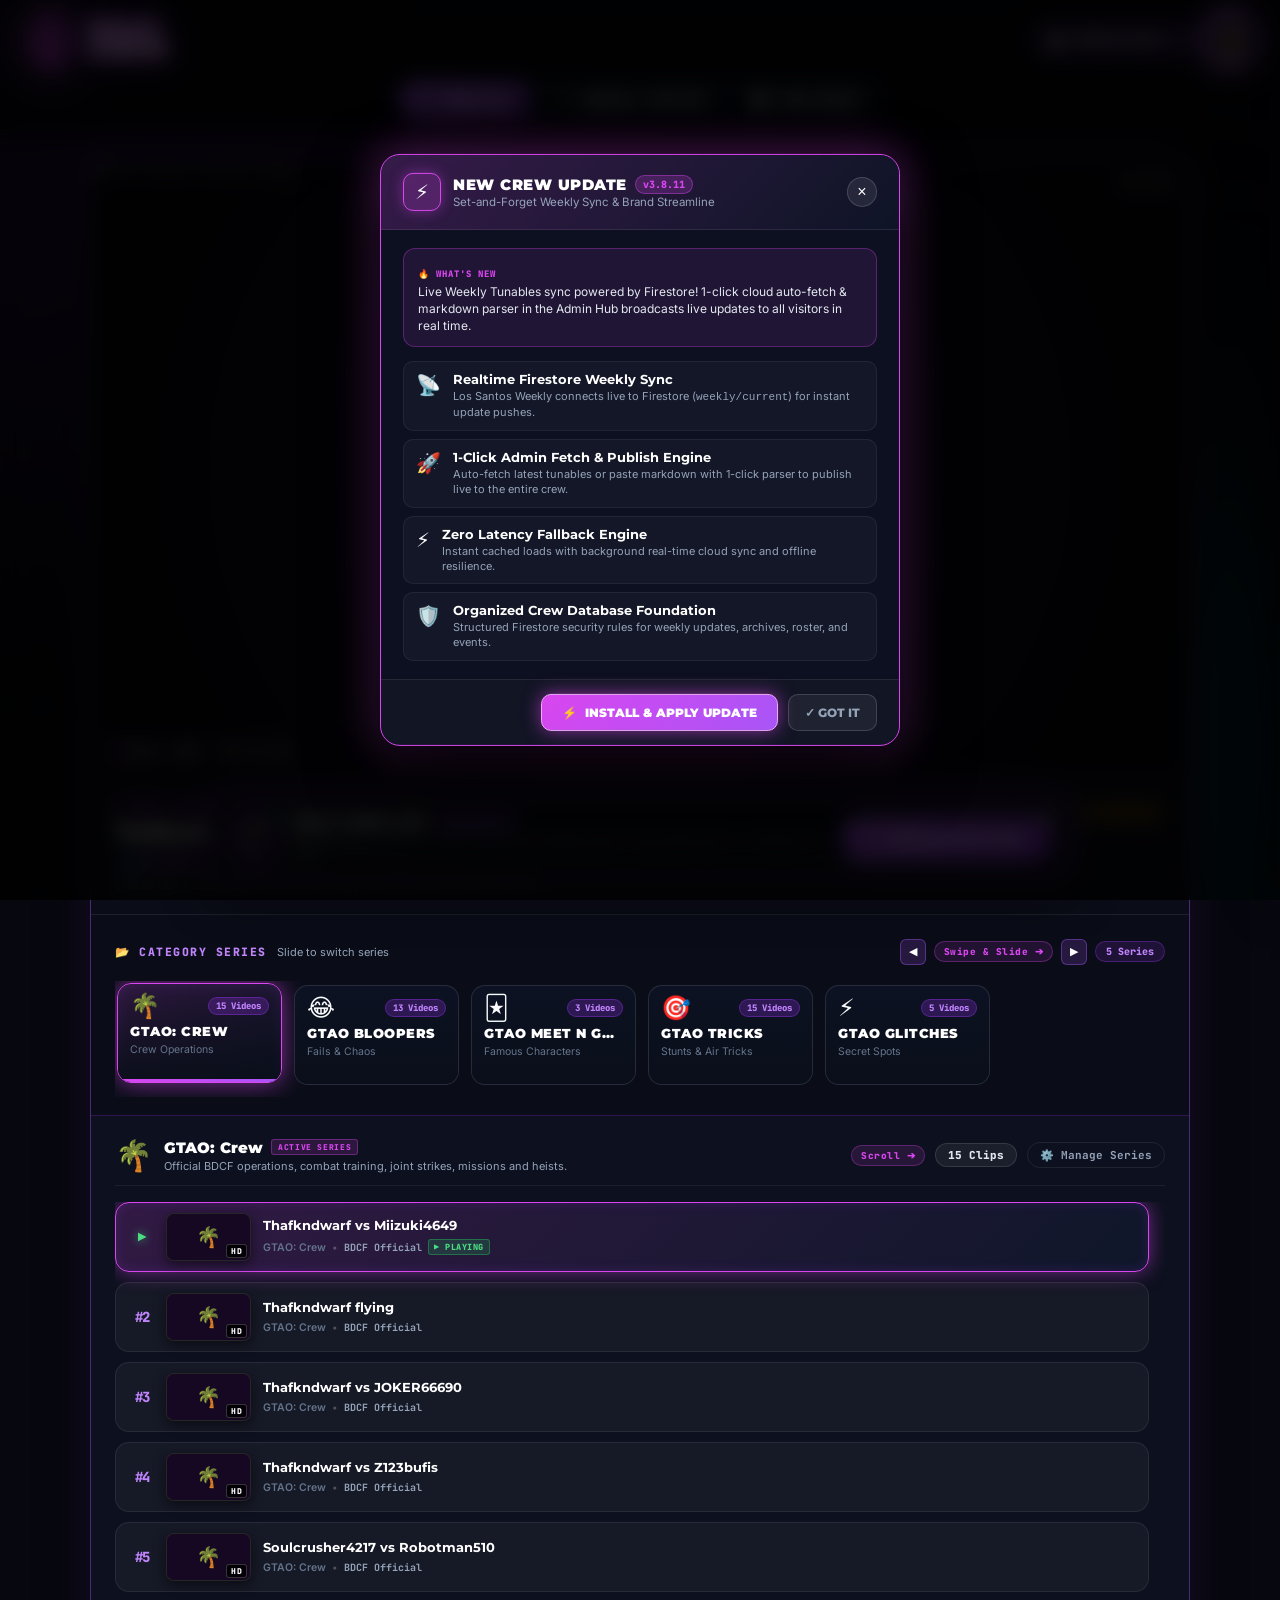
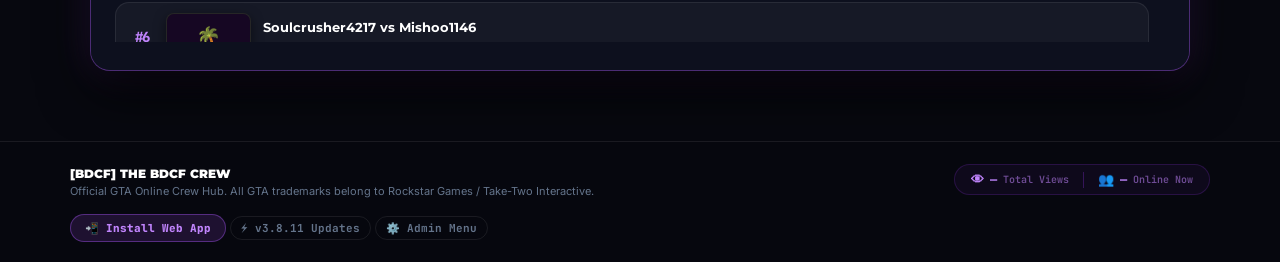
==== commit 9904175d: "v3.8.11 : Synced Nov 12-19 weekly update and RockstarIntel auto-sync Mini Summary: - Switched weekly" ====
--- a/index.html
+++ b/index.html
@@ -299,7 +299,7 @@
 
       <div class="footer-links">
         <button id="footerInstallBtn" class="footer-install-btn" style="display:none;">📲 Install Web App</button>
-        <button id="footerVersionBtn" class="footer-admin-btn" title="View Crew Updates & Changelog">⚡ v3.8.0 Updates</button>
+        <button id="footerVersionBtn" class="footer-admin-btn" title="View Crew Updates & Changelog">⚡ v3.8.11 Updates</button>
         <button id="footerAdminBtn" class="footer-admin-btn">⚙️ Admin Menu</button>
       </div>
 
@@ -307,7 +307,7 @@
   </footer>
 
   <!-- =========================================================================
-       POPUP MODAL WINDOW: CREW UPDATE ALERT (v3.8.0)
+       POPUP MODAL WINDOW: CREW UPDATE ALERT (v3.8.11)
        ========================================================================= -->
   <div id="updateAlertOverlay" class="update-alert-overlay" style="display: none;"></div>
   <div id="updateAlertModal" class="update-alert-modal-container" style="display: none;" role="dialog" aria-modal="true" aria-labelledby="updateAlertTitle">
@@ -317,7 +317,7 @@
         <div>
           <div class="update-headline-row">
             <h3 id="updateAlertTitle">NEW CREW UPDATE</h3>
-            <span class="update-version-tag">v3.8.0</span>
+            <span class="update-version-tag">v3.8.11</span>
           </div>
           <p class="update-subheadline">Set-and-Forget Weekly Sync &amp; Brand Streamline</p>
         </div>
@@ -401,7 +401,7 @@
       <!-- Active Week & Live Reset Card -->
       <div class="drawer-card drawer-timer-card">
         <div class="drawer-card-label">📅 ACTIVE GTA ONLINE WEEK</div>
-        <div class="drawer-date-badge" id="drawerDateRange">Sep 17 – Sep 24</div>
+        <div class="drawer-date-badge" id="drawerDateRange">Nov 12 – 19, 2026</div>
         
         <div class="drawer-divider"></div>
 
@@ -453,7 +453,7 @@
     </div>
 
     <div class="drawer-footer">
-      <span class="drawer-footer-text">The BDCF Crew Headquarters • v3.8.1</span>
+      <span class="drawer-footer-text">The BDCF Crew Headquarters • v3.8.11</span>
     </div>
   </aside>
 
@@ -637,10 +637,10 @@
           <div style="display:flex; gap:10px; flex-wrap:wrap; align-items:center; justify-content:space-between;">
             <div>
               <div style="font-weight:800; font-size:15px; color:#fff; display:flex; align-items:center; gap:8px;">
-                <span class="pulse-dot" style="background:#22c55e;"></span> Currently Active: <span id="adminLiveWeekDate" style="color:#f472b6;">Sep 24 – Oct 1</span>
+                <span class="pulse-dot" style="background:#22c55e;"></span> Currently Active: <span id="adminLiveWeekDate" style="color:#f472b6;">Nov 12 – 19, 2026</span>
               </div>
               <div style="font-size:12px; color:var(--text-muted); margin-top:4px;" id="adminLiveWeekMeta">
-                Event: Nightclubs Week • Ocelot Penetrator • Pegassi Zorrusso
+                Event: 4X Freemode Challenges, 3X Stunt Race Series &amp; Community Series, 2X All Contact Missions &amp; Sumo • Karin Everon • Western Powersurge
               </div>
             </div>
             <div style="display:flex; gap:8px; flex-wrap:wrap;">
@@ -667,44 +667,44 @@
           <div class="form-row" style="display:grid; grid-template-columns: 1fr 2fr; gap:12px;">
             <div class="form-group">
               <label for="adminFieldDateRange" style="font-size:11px; font-weight:700; color:#e2e8f0;">📅 ACTIVE DATES:</label>
-              <input type="text" id="adminFieldDateRange" value="Oct 15 – 22, 2026" required style="font-weight:700; color:#38bdf8;" />
+              <input type="text" id="adminFieldDateRange" value="Nov 12 – 19, 2026" required style="font-weight:700; color:#38bdf8;" />
             </div>
             <div class="form-group">
               <label for="adminFieldEventTitle" style="font-size:11px; font-weight:700; color:#e2e8f0;">⚡ EVENT THEME / TITLE:</label>
-              <input type="text" id="adminFieldEventTitle" value="3X Halloween Featured Series, Halloween Survivals &amp; Weekly Bonuses" required />
+              <input type="text" id="adminFieldEventTitle" value="4X Freemode Challenges, 3X Stunt Race Series &amp; Community Series, 2X All Contact Missions &amp; Sumo" required />
             </div>
           </div>
 
           <div class="form-row" style="display:grid; grid-template-columns: 1fr 1fr; gap:12px;">
             <div class="form-group">
               <label for="adminFieldPodium" style="font-size:11px; font-weight:700; color:#e2e8f0;">🎡 PODIUM VEHICLE (CASINO):</label>
-              <input type="text" id="adminFieldPodium" value="Grotti LSCM Cheetah Classic" required />
+              <input type="text" id="adminFieldPodium" value="Karin Everon" required />
             </div>
             <div class="form-group">
               <label for="adminFieldPrizeRide" style="font-size:11px; font-weight:700; color:#e2e8f0;">🏁 PRIZE RIDE VEHICLE (LS CAR MEET):</label>
-              <input type="text" id="adminFieldPrizeRide" value="Dinka Kanjo SJ" required />
+              <input type="text" id="adminFieldPrizeRide" value="Western Powersurge" required />
             </div>
           </div>
 
           <div class="form-group">
             <label for="adminFieldPrizeCond" style="font-size:11px; font-weight:700; color:#e2e8f0;">🏁 PRIZE RIDE CHALLENGE CONDITION:</label>
-            <input type="text" id="adminFieldPrizeCond" value="Place Top 5 in the LS Car Meet Series" />
+            <input type="text" id="adminFieldPrizeCond" value="Place Top 4 in a LS Car Meet Series Race for 2 days in a row" />
           </div>
 
           <div class="form-row" style="display:grid; grid-template-columns: 2fr 1fr; gap:12px;">
             <div class="form-group">
               <label for="adminFieldChallengeTask" style="font-size:11px; font-weight:700; color:#e2e8f0;">🏆 WEEKLY CHALLENGE TASK:</label>
-              <input type="text" id="adminFieldChallengeTask" value="Win three Races" />
+              <input type="text" id="adminFieldChallengeTask" value="Win two Stunt Races" />
             </div>
             <div class="form-group">
               <label for="adminFieldChallengeReward" style="font-size:11px; font-weight:700; color:#e2e8f0;">💰 CHALLENGE REWARD:</label>
-              <input type="text" id="adminFieldChallengeReward" value="Orange Glow Skeletal Onesie and GTA$100,000" />
+              <input type="text" id="adminFieldChallengeReward" value="GTA$100,000" />
             </div>
           </div>
 
           <div class="form-group">
             <label for="adminFieldEventDesc" style="font-size:11px; font-weight:700; color:#e2e8f0;">📢 WEEKLY HIGHLIGHTS &amp; SUMMARY:</label>
-            <textarea id="adminFieldEventDesc" rows="3">Things keep getting stranger in Los Santos as the calendar draws closer to Halloween. Play anytime through October 21 to collect the Butchery and Other Hobbies T-Shirt and throw it back to the Golden Age of Vinewood horror.</textarea>
+            <textarea id="adminFieldEventDesc" rows="3">Earn 4X on Freemode Challenges, 3X on Stunt Race Series and Community Series, 2X on All Contact Missions (4X for GTA+ Members) and Sumo (Remix) and FIB Priority File: The Brute Force File, plus spin for the Karin Everon ($1,475,000) and win the Western Powersurge ($1,605,000)!</textarea>
           </div>
 
           <div style="margin-top:14px; display:flex; gap:10px; flex-wrap:wrap;">
@@ -2422,106 +2422,93 @@
     // ══════════════════════════════════════════════
 
     const DEFAULT_WEEK_DATA = {
-  "title": "Weekly Bonuses and Discounts - November 5th to November 12th",
-  "eventTitle": "3X Mansion Raid, Community Race Series & Weekly Bonuses",
-  "eventDesc": "Set your sights on high-value targets in this week’s GTA Online Heist Event to earn doubled first-time completion bonuses on all the Original Heists, The Doomsday Heist, The Diamond Casino Heist, KnoWay Out Missions, and more. To commemorate The Kortz Center Heist’s inaugural Heist Event, you are guaranteed to find The Outcome of Endeavour on your first attempt this week.",
-  "dateRange": "Nov 5 – 12, 2026",
-  "podiumVehicle": "Överflöd Entity XXR",
+  "title": "Weekly Bonuses and Discounts - November 12th to November 19th",
+  "eventTitle": "4X Freemode Challenges, 3X Stunt Race Series & Community Series, 2X All Contact Missions & Sumo",
+  "eventDesc": "Earn 4X on Freemode Challenges, 3X on Stunt Race Series and Community Series, 2X on All Contact Missions (4x for GTA+ Members, through December 2nd) and Sumo (Remix) and FIB Priority File: The Brute Force File, plus spin for the Karin Everon ($1,475,000) and win the Western Powersurge ($1,605,000)!",
+  "dateRange": "Nov 12 – 19, 2026",
+  "podiumVehicle": "Karin Everon",
   "prizeRide": {
-    "vehicle": "Annis Hellion",
-    "condition": "Place Top 5 in the LS Car Meet Series for 3 days in a row"
+    "vehicle": "Western Powersurge",
+    "condition": "Place Top 4 in a LS Car Meet Series Race for 2 days in a row"
   },
   "weeklyChallenge": {
-    "task": "Win an Adversary Mode",
+    "task": "Win two Stunt Races",
     "reward": "GTA$100,000"
   },
   "timeTrials": {
-    "regular": "LSIA",
-    "hsw": "Del Perro Beach to Murietta Heights",
-    "premiumRace": "At the Races"
+    "regular": "Calafia Way",
+    "hsw": "Sandy Shores",
+    "premiumRace": "Down the Drain"
   },
-  "hswTestRide": "Grotti Brioso r/A",
-  "testRides": [],
+  "hswTestRide": "Weeny Issi Rally",
+  "testRides": [
+    "Übermacht Rebla GTS",
+    "Declasse Impaler LX",
+    "Obey I-Wagen"
+  ],
   "salvageRobberies": [
     {
-      "name": "The Podium Robbery",
-      "vehicle": "Annis Hellion",
-      "value": "~$350,000 – $400,000",
-      "robbery": "The Podium Robbery",
-      "car": "Annis Hellion",
+      "robbery": "The Gangbanger Robbery",
+      "target": "Canis Seminole Frontier",
+      "value": "~$300,000 – $400,000",
       "claimable": false
     },
     {
-      "name": "The Cargo Ship Robbery",
-      "vehicle": "Truffade Z-Type",
-      "value": "~$350,000 – $400,000",
-      "robbery": "The Cargo Ship Robbery",
-      "car": "Truffade Z-Type",
+      "robbery": "The McTony Robbery",
+      "target": "Karin Hotring Everon",
+      "value": "~$325,000 – $375,000",
       "claimable": false
     },
     {
-      "name": "The McTony Robbery",
-      "vehicle": "Lampadati Cinquemila",
+      "robbery": "The Cargo Ship Robbery",
+      "target": "Grotti Stinger TT",
       "value": "~$350,000 – $400,000",
-      "robbery": "The McTony Robbery",
-      "car": "Lampadati Cinquemila",
       "claimable": false
     }
   ],
-  "fibPriorityFile": "The Black Box File",
+  "fibPriorityFile": "The Brute Force File (2X GTA$ & RP)",
   "kortzTargets": [
-    "The Outcome of Endeavour",
-    "To Beat About the Bush",
-    "Hare Oneself Think"
+    "In Excess of Success",
+    "What are Melons?",
+    "Breathless"
   ],
   "luxuryAutos": [
-    "Grotti Veleno GT",
-    "Grotti GT750"
+    "Declasse Tampa GT",
+    "Pfister Astrale"
   ],
   "pdmShowroom": [
-    "Dinka Blista Kanjo",
-    "Grotti Cheetah",
-    "Invetero Coquette D5",
-    "Maibatsu Penumbra FF",
-    "Benefactor Vorschlaghammer"
+    "Declasse Hotring Sabre",
+    "Karin Vivanite",
+    "Obey Tailgater S",
+    "Declasse Tahoma Coupe",
+    "Canis Castigator"
   ],
-  "dailyObjectives": [
-    {
-      "day": "Thursday",
-      "task": "Participate in a Team Deathmatch"
-    },
-    {
-      "day": "Friday",
-      "task": "Participate in Flag War"
-    },
-    {
-      "day": "Saturday",
-      "task": "Complete The Kortz Center Heist Finale"
-    },
-    {
-      "day": "Sunday",
-      "task": "Participate in an Air Race"
-    },
-    {
-      "day": "Monday",
-      "task": "Participate in the Featured Series"
-    },
-    {
-      "day": "Tuesday",
-      "task": "Complete a Diamond Casino Heist Prep"
-    },
-    {
-      "day": "Wednesday",
-      "task": "Play a match of Tennis"
-    }
+  "gunVan": [
+    "Stun Gun (10%, GTA+ 20%)",
+    "Up-n-Atomizer (10%, GTA+ 20%)",
+    "Tactical SMG (40%, GTA+ 40%)",
+    "Combat Shotgun (10%, GTA+ 40%)",
+    "Knife – FREE (100% Off)",
+    "Baseball Bat – FREE (100% Off)",
+    "Throwables: Sticky Bombs, Proximity Mines, Molotovs (10%, GTA+ 20%)",
+    "Body Armor: All Types (10%, GTA+ 80%)"
   ],
   "bonuses": [
+    {
+      "multiplier": "4X",
+      "label": "4X GTA$ & RP",
+      "tier": "4x",
+      "items": [
+        "Freemode Challenges"
+      ]
+    },
     {
       "multiplier": "3X",
       "label": "3X GTA$ & RP",
       "tier": "3x",
       "items": [
-        "Mansion Raid"
+        "Stunt Race Series",
+        "Community Series"
       ]
     },
     {
@@ -2529,30 +2516,37 @@
       "label": "2X GTA$ & RP",
       "tier": "2x",
       "items": [
-        "Community Race Series"
-      ]
-    },
-    {
-      "multiplier": "2X",
-      "label": "2X GTA$",
-      "tier": "2x",
-      "items": [
-        "First-time completion bonus for all Original Heists, The Doomsday Heist (all Acts), and The Diamond Casino Heist",
-        "First-time completion bonus for KnoWay Out"
+        "All Contact Missions (4x for GTA+ Members, through December 2nd)",
+        "Sumo (Remix)",
+        "FIB Priority File: The Brute Force File"
       ]
     },
     {
       "multiplier": "BONUS",
-      "label": "SPECIAL EVENT BONUSES & REWARDS",
-      "tier": "2x",
+      "label": "SPECIAL BONUSES",
+      "tier": "bonus",
       "items": [
-        "Guaranteed Panther Statue Primary Target in your first run of The Cayo Perico Heist",
-        "Guaranteed The Outcome of Endeavour Primary Target Painting in your first run of The Kortz Center Heist",
-        "Log in to receive The Great Circle Back Mansion Painting Decoration"
+        "Kortz Center Heist No-Death Completion Bonus (GTA$400,000) (+ First-Time Bonus Reset)"
       ]
     }
   ],
   "discounts": [
+    {
+      "name": "Tactical SMG (Gun Van)",
+      "item": "Tactical SMG (Gun Van)",
+      "category": "weapons",
+      "rate": "40% OFF",
+      "discount": "40% OFF",
+      "badgeClass": "rate-40"
+    },
+    {
+      "name": "Combat Shotgun (Gun Van – GTA+)",
+      "item": "Combat Shotgun (Gun Van – GTA+)",
+      "category": "weapons",
+      "rate": "40% OFF",
+      "discount": "40% OFF",
+      "badgeClass": "rate-40"
+    },
     {
       "name": "Knife (Gun Van)",
       "item": "Knife (Gun Van)",
@@ -2570,149 +2564,130 @@
       "badgeClass": "rate-free"
     },
     {
-      "name": "High-End Apartments",
-      "item": "High-End Apartments",
-      "category": "vehicles",
-      "rate": "40% OFF",
-      "discount": "40% OFF",
-      "badgeClass": "rate-40"
+      "name": "All Body Armor (Gun Van – GTA+)",
+      "item": "All Body Armor (Gun Van – GTA+)",
+      "category": "weapons",
+      "rate": "80% OFF",
+      "discount": "80% OFF",
+      "badgeClass": "rate-50"
     },
     {
-      "name": "Casino Master Penthouse",
-      "item": "Casino Master Penthouse",
-      "category": "vehicles",
-      "rate": "40% OFF",
-      "discount": "40% OFF",
-      "badgeClass": "rate-40"
-    },
-    {
-      "name": "Casino Master Penthouse Upgrades and Modifications",
-      "item": "Casino Master Penthouse Upgrades and Modifications",
-      "category": "properties",
-      "rate": "40% OFF",
-      "discount": "40% OFF",
-      "badgeClass": "rate-40"
-    },
-    {
-      "name": "Facility Properties",
-      "item": "Facility Properties",
-      "category": "properties",
-      "rate": "40% OFF",
-      "discount": "40% OFF",
-      "badgeClass": "rate-40"
-    },
-    {
-      "name": "Facility Upgrades and Modifications",
-      "item": "Facility Upgrades and Modifications",
-      "category": "properties",
-      "rate": "40% OFF",
-      "discount": "40% OFF",
-      "badgeClass": "rate-40"
-    },
-    {
-      "name": "Cheval Taipan",
-      "item": "Cheval Taipan",
+      "name": "Canis Castigator",
+      "item": "Canis Castigator",
       "category": "vehicles",
       "rate": "30% OFF",
       "discount": "30% OFF",
       "badgeClass": "rate-30"
     },
     {
-      "name": "Benefactor Vorschlaghammer",
-      "item": "Benefactor Vorschlaghammer",
+      "name": "Declasse Hotring Sabre",
+      "item": "Declasse Hotring Sabre",
       "category": "vehicles",
       "rate": "30% OFF",
       "discount": "30% OFF",
       "badgeClass": "rate-30"
     },
     {
-      "name": "Invetero Coquette D5",
-      "item": "Invetero Coquette D5",
+      "name": "Declasse Impaler LX",
+      "item": "Declasse Impaler LX",
       "category": "vehicles",
       "rate": "30% OFF",
       "discount": "30% OFF",
       "badgeClass": "rate-30"
     },
     {
-      "name": "Pegassi Reaper",
-      "item": "Pegassi Reaper",
+      "name": "Declasse Tahoma Coupe",
+      "item": "Declasse Tahoma Coupe",
       "category": "vehicles",
       "rate": "30% OFF",
       "discount": "30% OFF",
       "badgeClass": "rate-30"
     },
     {
-      "name": "Maibatsu Penumbra FF",
-      "item": "Maibatsu Penumbra FF",
-      "category": "weapons",
-      "rate": "30% OFF",
-      "discount": "30% OFF",
-      "badgeClass": "rate-30"
-    },
-    {
-      "name": "Western Company Besra",
-      "item": "Western Company Besra",
+      "name": "Dewbauchee Vagner",
+      "item": "Dewbauchee Vagner",
       "category": "vehicles",
       "rate": "30% OFF",
       "discount": "30% OFF",
       "badgeClass": "rate-30"
     },
     {
-      "name": "Western Rampant Rocket",
-      "item": "Western Rampant Rocket",
+      "name": "Karin Vivanite",
+      "item": "Karin Vivanite",
       "category": "vehicles",
       "rate": "30% OFF",
       "discount": "30% OFF",
       "badgeClass": "rate-30"
     },
     {
-      "name": "HVY Insurgent",
-      "item": "HVY Insurgent",
+      "name": "MTL Wastelander",
+      "item": "MTL Wastelander",
       "category": "vehicles",
       "rate": "30% OFF",
       "discount": "30% OFF",
       "badgeClass": "rate-30"
     },
     {
-      "name": "Dinka Blista Kanjo",
-      "item": "Dinka Blista Kanjo",
+      "name": "Obey I-Wagen",
+      "item": "Obey I-Wagen",
       "category": "vehicles",
       "rate": "30% OFF",
       "discount": "30% OFF",
       "badgeClass": "rate-30"
     },
     {
-      "name": "Grotti Cheetah",
-      "item": "Grotti Cheetah",
+      "name": "Obey Tailgater S",
+      "item": "Obey Tailgater S",
       "category": "vehicles",
       "rate": "30% OFF",
       "discount": "30% OFF",
       "badgeClass": "rate-30"
     },
     {
-      "name": "Grotti Veleno GT (First Time Purchase only. This is something new)",
-      "item": "Grotti Veleno GT (First Time Purchase only. This is something new)",
+      "name": "Übermacht Rebla GTS",
+      "item": "Übermacht Rebla GTS",
       "category": "vehicles",
-      "rate": "25% OFF",
-      "discount": "25% OFF",
+      "rate": "30% OFF",
+      "discount": "30% OFF",
       "badgeClass": "rate-30"
     }
   ],
-  "gunVan": [
-    "Precision Rifle – 50% off",
-    "Compact EMP Launcher – 40% off for GTA+ Members",
-    "El Strickler",
-    "Sweeper Shotgun",
-    "Widowmaker",
-    "Knuckle Dusters",
-    "Proximity Mines",
-    "Pipe Bombs",
-    "Molotovs",
-    "Baseball Bat – Free",
-    "Knife – Free",
-    "Armor – 80% off for GTA+ Members"
+  "specialRewards": [
+    "Kortz Center Heist No-Death Completion Bonus (GTA$400,000)",
+    "Free Knife in the Gun Van",
+    "Free Baseball Bat in the Gun Van"
   ],
-  "version": "v3.8.9"
+  "dailyObjectives": [
+    {
+      "day": "Thursday",
+      "task": "Participate in Freemode Challenges"
+    },
+    {
+      "day": "Friday",
+      "task": "Complete 1 Stunt Race Series"
+    },
+    {
+      "day": "Saturday",
+      "task": "Beat the Calafia Way Time Trial or a Salvage Yard Robbery"
+    },
+    {
+      "day": "Sunday",
+      "task": "Spin the Lucky Wheel for the Karin Everon"
+    },
+    {
+      "day": "Monday",
+      "task": "Compete in LS Car Meet (Place Top 4 in a LS Car Meet Series Race for 2 days in a row)"
+    },
+    {
+      "day": "Tuesday",
+      "task": "Play 1 All Contact Missions"
+    },
+    {
+      "day": "Wednesday",
+      "task": "Visit the Gun Van and finish Win two Stunt Races"
+    }
+  ],
+  "version": "v3.8.11"
 };
 
 
@@ -2940,6 +2915,15 @@
       }
     }
 
+    function getWeekStartTsClient(str) {
+      if (!str) return 0;
+      const mMap = { jan: 0, feb: 1, mar: 2, apr: 3, may: 4, jun: 5, jul: 6, aug: 7, sep: 8, oct: 9, nov: 10, dec: 11 };
+      const m = String(str).match(/\b(Jan(?:uary)?|Feb(?:ruary)?|Mar(?:ch)?|Apr(?:il)?|May|Jun(?:e)?|Jul(?:y)?|Aug(?:ust)?|Sep(?:tember)?|Oct(?:ober)?|Nov(?:ember)?|Dec(?:ember)?)\s+(\d{1,2})/i);
+      if (!m) return 0;
+      const yrM = String(str).match(/\b(202\d)\b/);
+      return Date.UTC(yrM ? parseInt(yrM[1], 10) : new Date().getFullYear(), mMap[m[1].slice(0, 3).toLowerCase()], parseInt(m[2], 10));
+    }
+
     // ── Realtime Watcher for Live Weekly Update Document in Firestore ──
     function initWeeklyFirestoreSync() {
       try {
@@ -2949,14 +2933,14 @@
           const metaEl = document.getElementById('adminLiveWeekMeta');
           if (snap.exists()) {
             const data = snap.data();
+            const bundledTs = getWeekStartTsClient(DEFAULT_WEEK_DATA?.dateRange || DEFAULT_WEEK_DATA?.title);
+            const cloudTs = getWeekStartTsClient(data.dateRange || data.title);
+            if (cloudTs < bundledTs) return; // Ignore stale Firestore snapshot when bundled week is newer
             if (dateEl) dateEl.textContent = data.dateRange || data.title || 'Live Active Week';
             if (metaEl) {
               const updatedStr = data.updatedAt && data.updatedAt.toDate ? data.updatedAt.toDate().toLocaleString() : 'Just now';
               metaEl.innerHTML = `Event: <strong>${data.eventTitle || data.title || 'Weekly Event'}</strong> • Podium: <strong>${data.podiumVehicle || 'N/A'}</strong> <span style="font-size:11px; opacity:0.7;">(Synced: ${updatedStr})</span>`;
             }
-          } else {
-            if (dateEl) dateEl.textContent = 'Not yet initialized in Firestore';
-            if (metaEl) metaEl.textContent = 'Click "Auto-Fetch" or paste text below to publish your first week to Firestore!';
           }
         });
       } catch (err) {
@@ -3353,7 +3337,7 @@
     (function () {
 
       'use strict';
-      const CURRENT_APP_VERSION = 'v3.8.5';
+      const CURRENT_APP_VERSION = 'v3.8.11';
 
 
 
